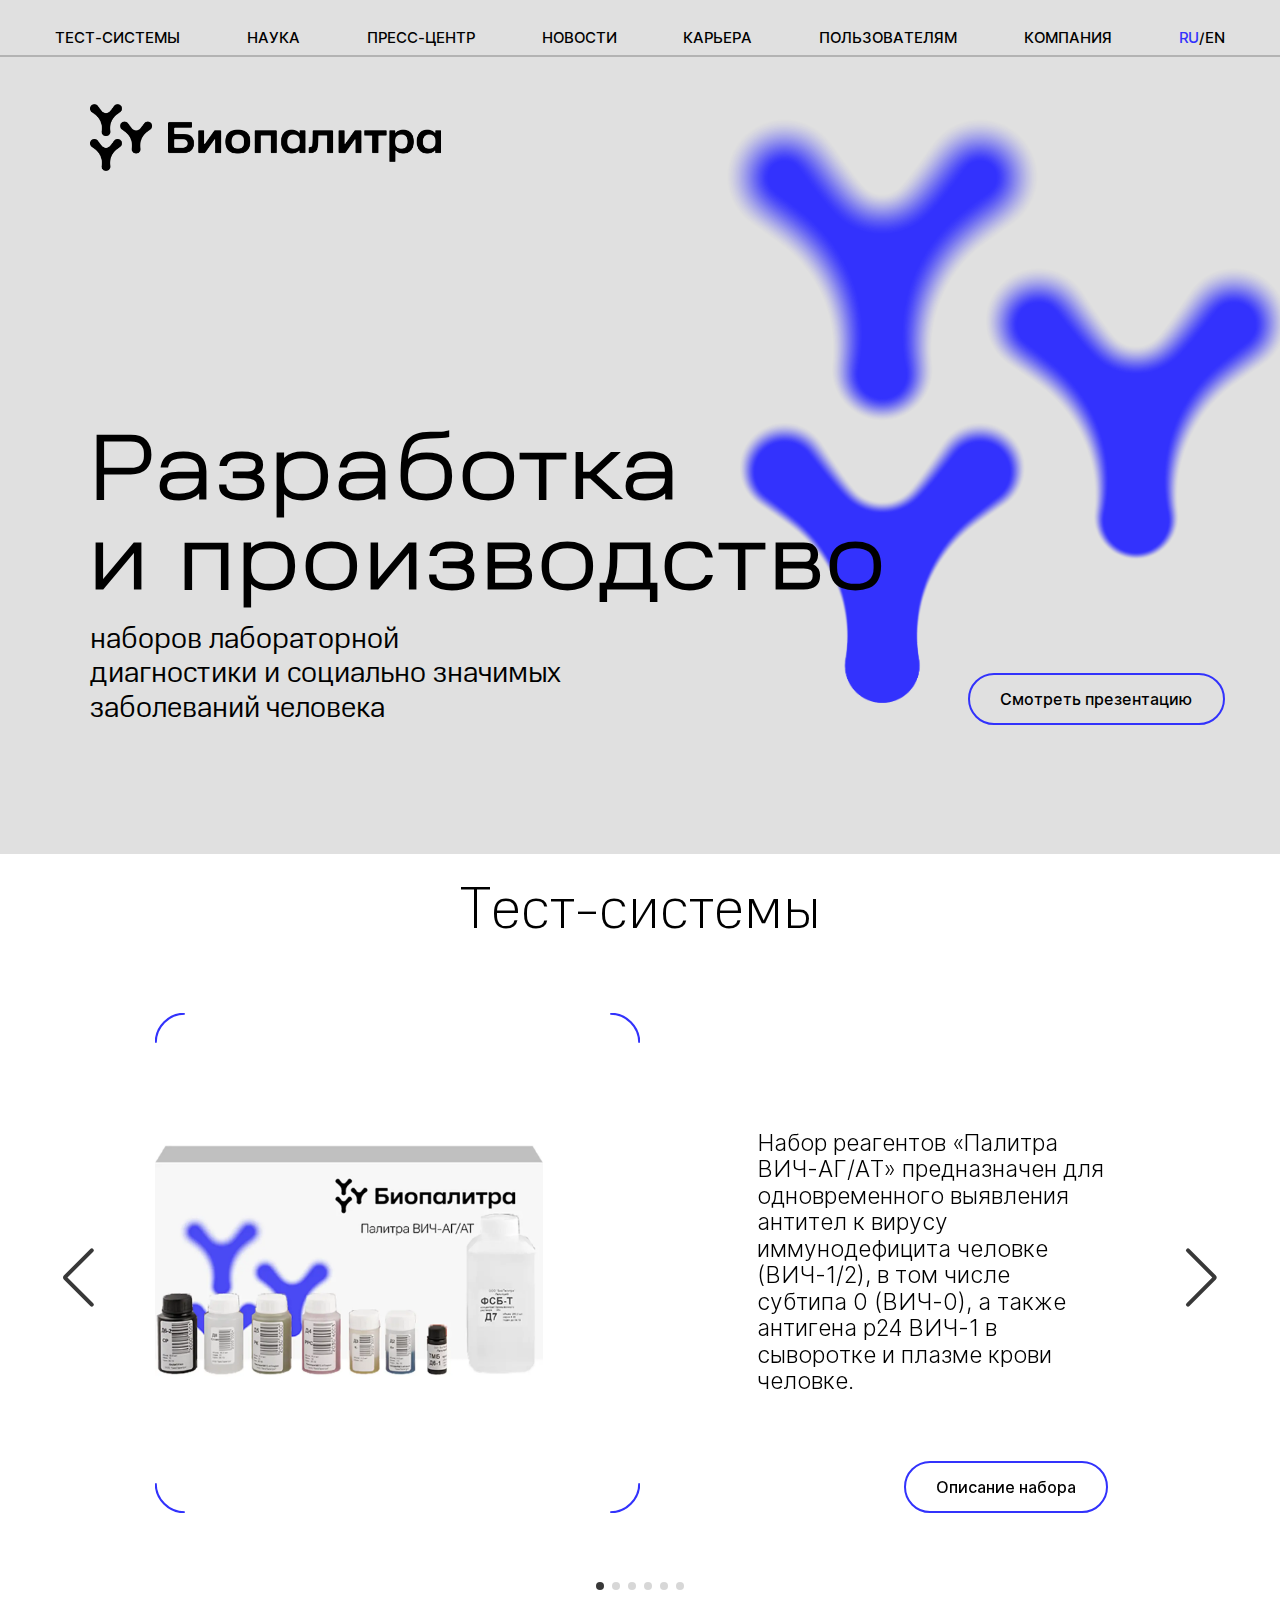
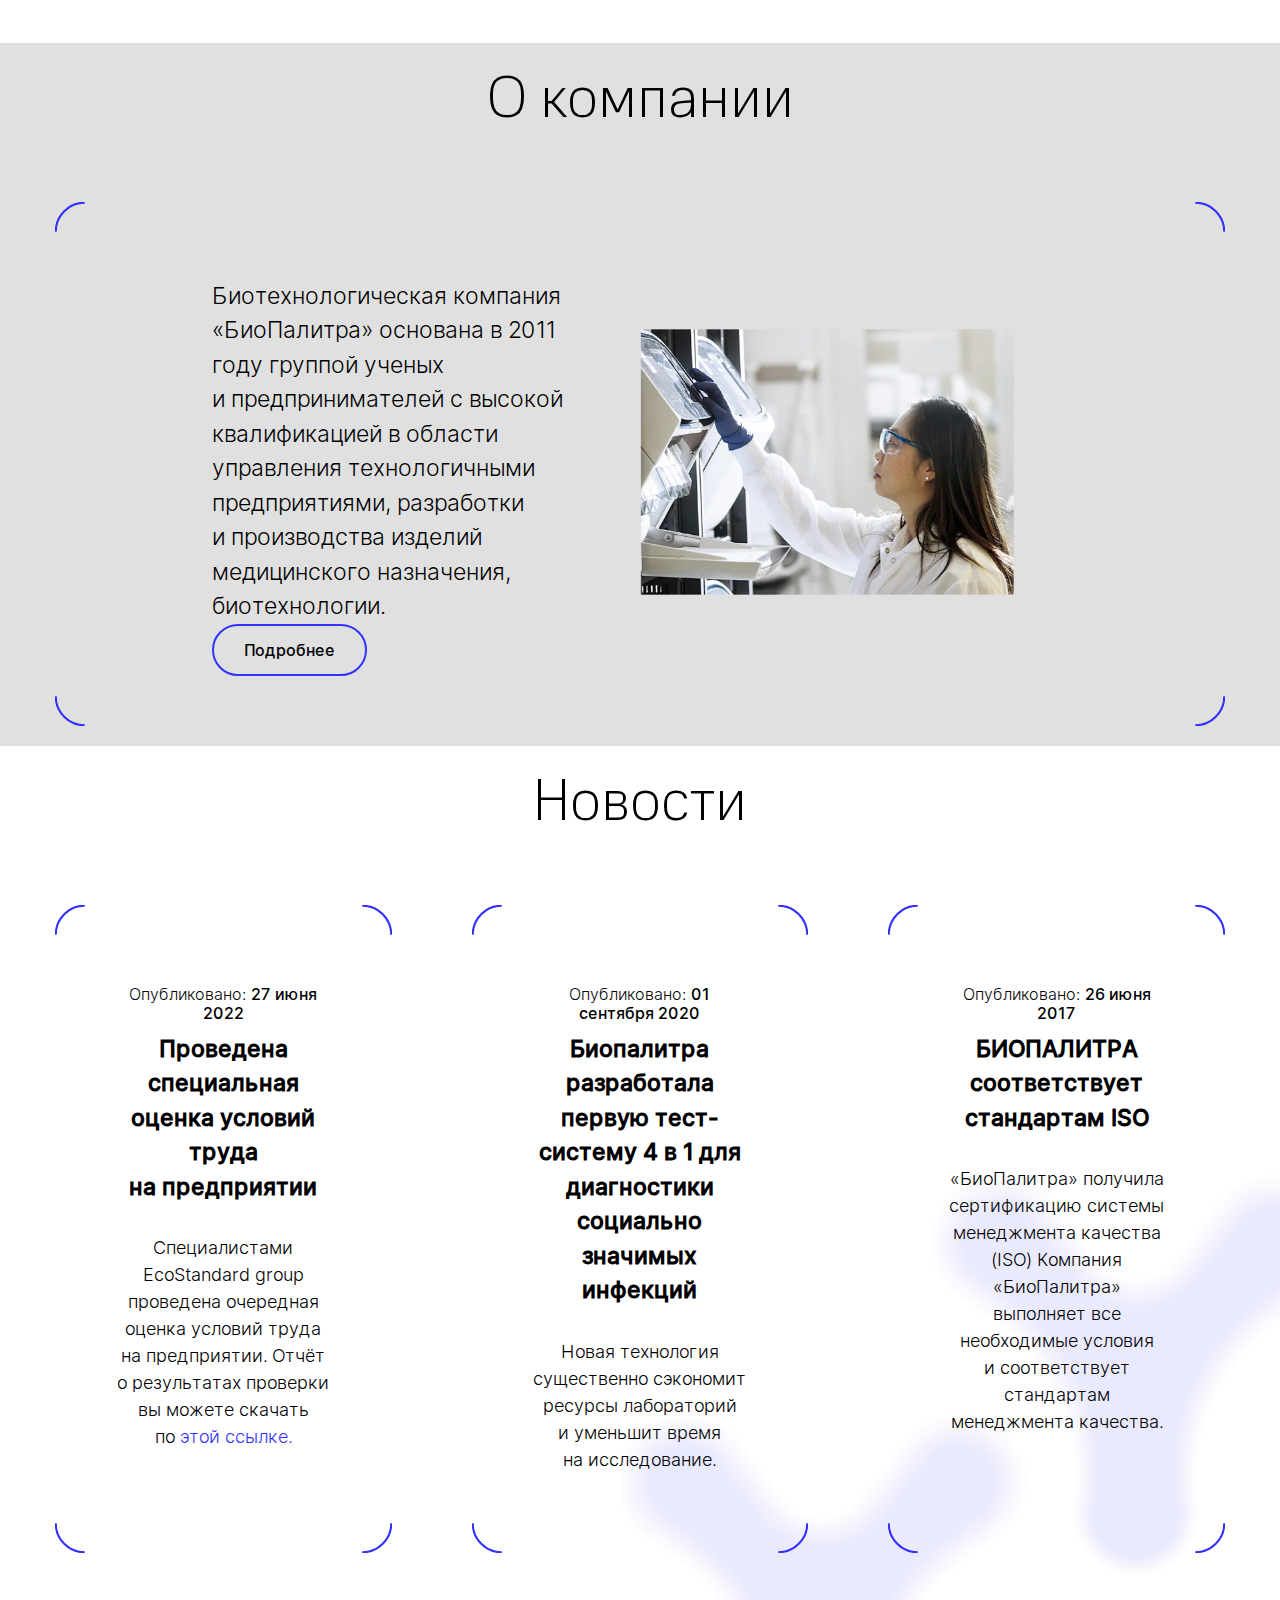
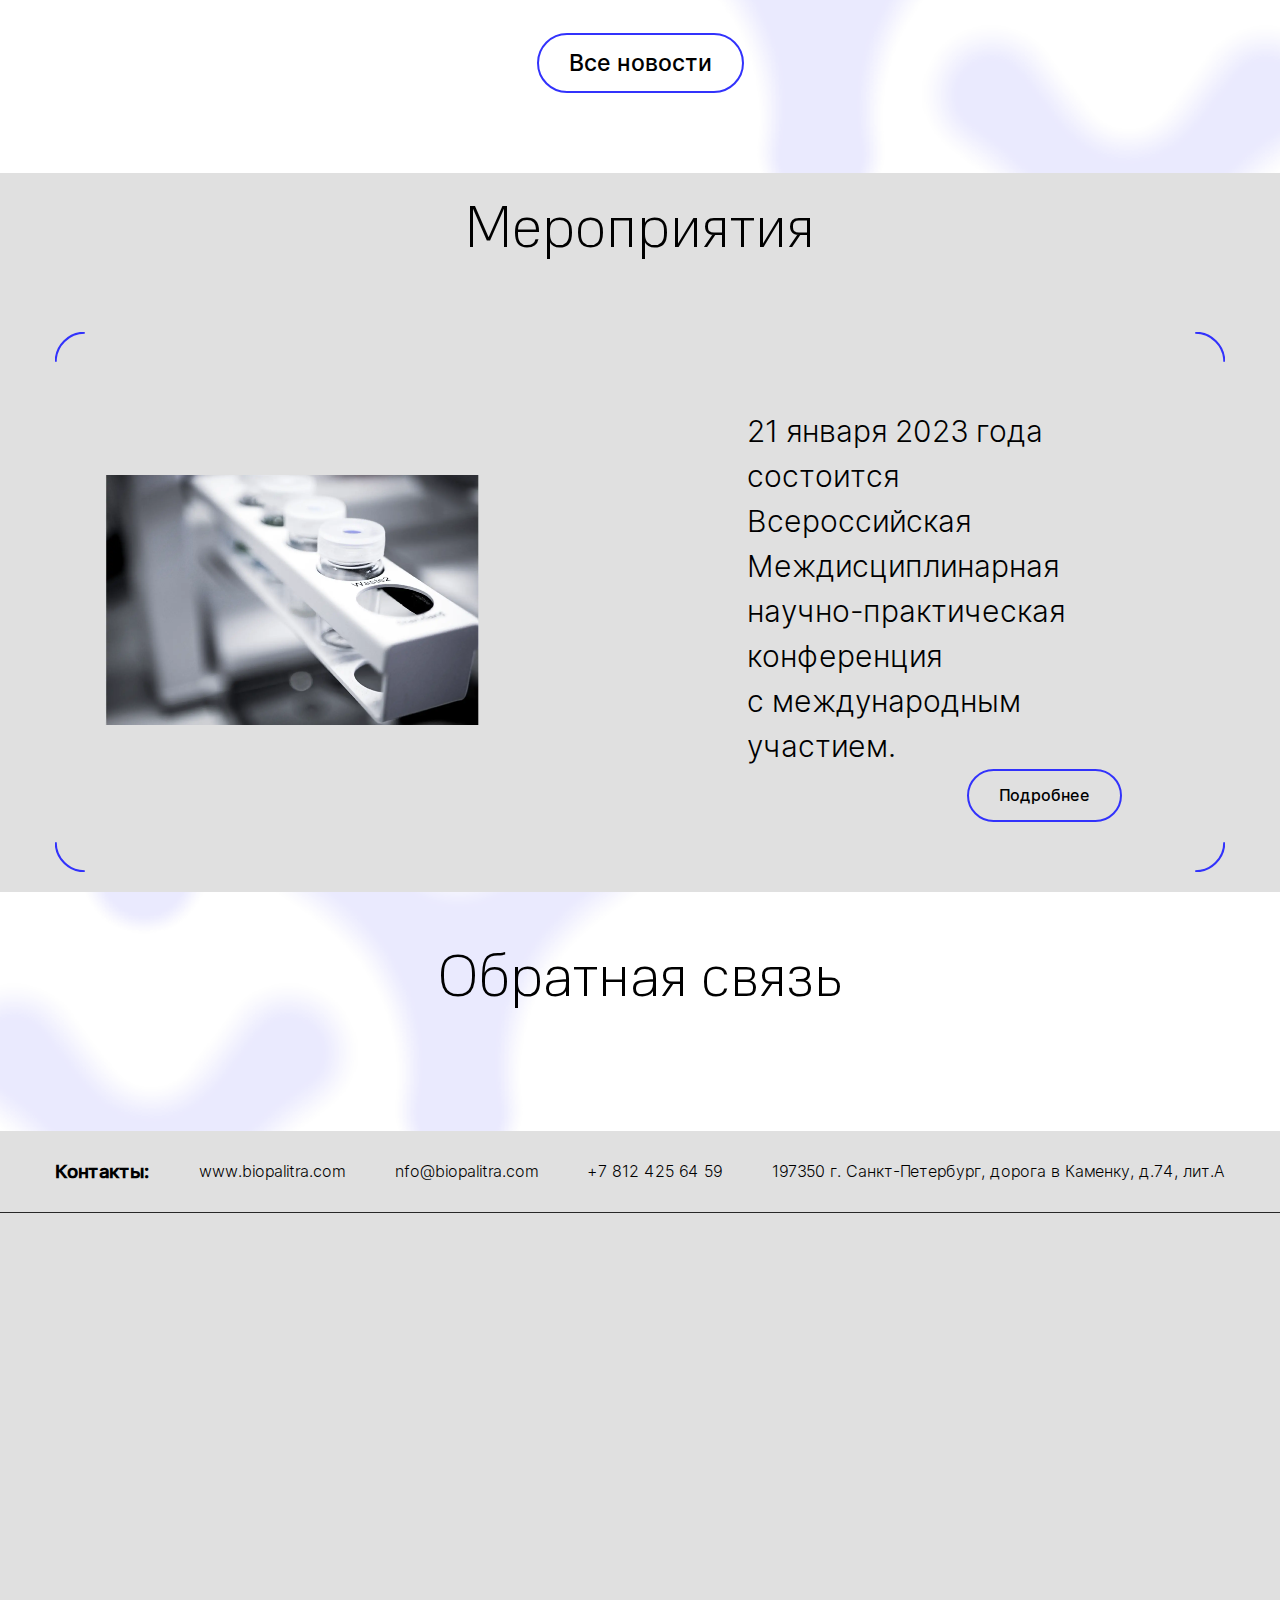
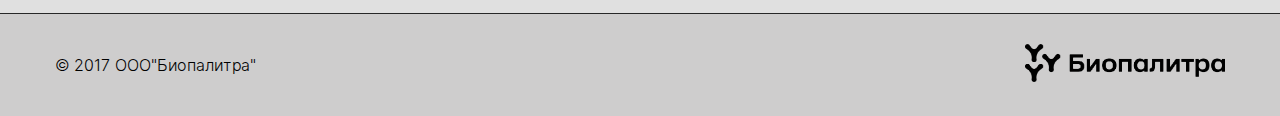
==== index.html @ 6b52aaef "initial commit" ====
<!DOCTYPE html>
<html lang="en">
<head>
  <meta charset="UTF-8">
  <meta http-equiv="X-UA-Compatible" content="IE=edge">
  <meta name="viewport" content="width=device-width, initial-scale=1.0">
  <link rel="stylesheet" href="./css/style.min.css?_v=20221211133738">
  <script src="https://api-maps.yandex.ru/2.1/?apikey=9cf1ee83-8dcf-42ab-9e11-797c4377ed3e&lang=ru_RU&_v=20221211133738" type="text/javascript">
  </script>
  <title>Главная</title>
</head>
<body>
  <header class="header" id="main">
  <div class="container">
    <nav class="nav">
      <ul class="nav__list reset-list">
        <li class="nav__list-item"><a href="#products" class="nav__list-link reset-link">ТЕСТ-СИСТЕМЫ</a></li>
        <li class="nav__list-item"><a href="#" class="nav__list-link reset-link">НАУКА</a></li>
        <li class="nav__list-item"><a href="#" class="nav__list-link reset-link">ПРЕСС-ЦЕНТР</a></li>
        <li class="nav__list-item"><a href="#news" class="nav__list-link reset-link">НОВОСТИ</a></li>
        <li class="nav__list-item"><a href="#" class="nav__list-link reset-link">КАРЬЕРА</a></li>
        <li class="nav__list-item"><a href="#feedback" class="nav__list-link reset-link">ПОЛЬЗОВАТЕЛЯМ</a></li>
        <li class="nav__list-item"><a href="#about" class="nav__list-link reset-link">КОМПАНИЯ</a></li>
        <li class="nav__list-item"><a href="#" class="reset-link nav__list-link-language nav__list-link-language_active">RU</a><span>/</span><a href="#" class="nav__list-link-language reset-link">EN</a></li>
      </ul>
    </nav>
  </div>
</header>
  <main>
    <section class="hero">
  <div class="container hero__container">
    <picture><source srcset="img/logo.webp" type="image/webp"><img src="img/logo.png" alt="biopalitra" class="logo hero__logo"></picture>
    <div class="hero__content">
      <div class="hero__text-wrapper">
        <h1 class="hero__title">
          Разработка <br>и производство
        </h1>
        <p class="hero__text">наборов лабораторной <br>диагностики и&nbsp;социально значимых <br>заболеваний человека</p>

      </div>
      <a href="http://biopalitra.com/images/BP-catalog-RUS.pdf" target="_blank" class="main__link reset-link">Смотреть презентацию</a>
    </div>

  </div>
</section>

    <section class="products" id="products">
  <div class="container products__container">
    <h2 class="products__title">
      Тест-системы
    </h2>
    <!-- Slider main container -->
    <div class="swiper">
      <!-- Additional required wrapper -->
      <div class="swiper-wrapper">
        <!-- Slides -->
        <div class="swiper-slide">
          <div class="swiper-slide__container">
            <div class="swiper-slide__img-container">
              <div class="swiper-slide__img-wrapper">
                <picture><source srcset="img/product-img.webp" type="image/webp"><img src="img/product-img.png" alt="product-1" class="swiper-slide__img"></picture>
                <svg class="angle-img tl">
                  <use xlink:href="img/icons/icons.svg#angle"></use>
                </svg>
                <svg class="angle-img tr">
                  <use xlink:href="img/icons/icons.svg#angle"></use>
                </svg>
                <svg class="angle-img br">
                  <use xlink:href="img/icons/icons.svg#angle"></use>
                </svg>
                <svg class="angle-img bl">
                  <use xlink:href="img/icons/icons.svg#angle"></use>
                </svg>
              </div>
            </div>
            <div class="swiper-slide__text-container">
              <p class="swiper-slide__text">
                Набор реагентов &laquo;Палитра ВИЧ-АГ/АТ&raquo; предназначен для одновременного выявления антител
                к&nbsp;вирусу иммунодефицита человке (ВИЧ-1/2), в&nbsp;том числе субтипа&nbsp;0 (ВИЧ-0), а&nbsp;также
                антигена р24&nbsp;ВИЧ-1&nbsp;в сыворотке и&nbsp;плазме крови человке.
              </p>
              <a href="https://www.youtube.com/watch?v=-BMtH1ty1XU&feature=emb_logo" class="main__link reset-link" target="_blank">Описание набора</a>
            </div>
          </div>
        </div>
        <div class="swiper-slide">
          <div class="swiper-slide__container">
            <div class="swiper-slide__img-container">
              <div class="swiper-slide__img-wrapper">
                <picture><source srcset="img/product-img.webp" type="image/webp"><img src="img/product-img.png" alt="product-1" class="swiper-slide__img"></picture>
                <svg class="angle-img tl">
                  <use xlink:href="img/icons/icons.svg#angle"></use>
                </svg>
                <svg class="angle-img tr">
                  <use xlink:href="img/icons/icons.svg#angle"></use>
                </svg>
                <svg class="angle-img br">
                  <use xlink:href="img/icons/icons.svg#angle"></use>
                </svg>
                <svg class="angle-img bl">
                  <use xlink:href="img/icons/icons.svg#angle"></use>
                </svg>
              </div>
            </div>
            <div class="swiper-slide__text-container">
              <p class="swiper-slide__text">
                Набор реагентов &laquo;Палитра ВИЧ-АГ/АТ&raquo; предназначен для одновременного выявления антител
                к&nbsp;вирусу иммунодефицита человке (ВИЧ-1/2), в&nbsp;том числе субтипа&nbsp;0 (ВИЧ-0), а&nbsp;также
                антигена р24&nbsp;ВИЧ-1&nbsp;в сыворотке и&nbsp;плазме крови человке.
              </p>
              <a href="https://www.youtube.com/watch?v=-BMtH1ty1XU&feature=emb_logo" class="main__link reset-link" target="_blank">Описание набора</a>
            </div>
          </div>
        </div>
        <div class="swiper-slide">
          <div class="swiper-slide__container">
            <div class="swiper-slide__img-container">
              <div class="swiper-slide__img-wrapper">
                <picture><source srcset="img/product-img.webp" type="image/webp"><img src="img/product-img.png" alt="product-1" class="swiper-slide__img"></picture>
                <svg class="angle-img tl">
                  <use xlink:href="img/icons/icons.svg#angle"></use>
                </svg>
                <svg class="angle-img tr">
                  <use xlink:href="img/icons/icons.svg#angle"></use>
                </svg>
                <svg class="angle-img br">
                  <use xlink:href="img/icons/icons.svg#angle"></use>
                </svg>
                <svg class="angle-img bl">
                  <use xlink:href="img/icons/icons.svg#angle"></use>
                </svg>
              </div>
            </div>
            <div class="swiper-slide__text-container">
              <p class="swiper-slide__text">
                Набор реагентов &laquo;Палитра ВИЧ-АГ/АТ&raquo; предназначен для одновременного выявления антител
                к&nbsp;вирусу иммунодефицита человке (ВИЧ-1/2), в&nbsp;том числе субтипа&nbsp;0 (ВИЧ-0), а&nbsp;также
                антигена р24&nbsp;ВИЧ-1&nbsp;в сыворотке и&nbsp;плазме крови человке.
              </p>
              <a href="https://www.youtube.com/watch?v=-BMtH1ty1XU&feature=emb_logo" class="main__link reset-link" target="_blank">Описание набора</a>
            </div>
          </div>
        </div>
        <div class="swiper-slide">
          <div class="swiper-slide__container">
            <div class="swiper-slide__img-container">
              <div class="swiper-slide__img-wrapper">
                <picture><source srcset="img/product-img.webp" type="image/webp"><img src="img/product-img.png" alt="product-1" class="swiper-slide__img"></picture>
                <svg class="angle-img tl">
                  <use xlink:href="img/icons/icons.svg#angle"></use>
                </svg>
                <svg class="angle-img tr">
                  <use xlink:href="img/icons/icons.svg#angle"></use>
                </svg>
                <svg class="angle-img br">
                  <use xlink:href="img/icons/icons.svg#angle"></use>
                </svg>
                <svg class="angle-img bl">
                  <use xlink:href="img/icons/icons.svg#angle"></use>
                </svg>
              </div>
            </div>
            <div class="swiper-slide__text-container">
              <p class="swiper-slide__text">
                Набор реагентов &laquo;Палитра ВИЧ-АГ/АТ&raquo; предназначен для одновременного выявления антител
                к&nbsp;вирусу иммунодефицита человке (ВИЧ-1/2), в&nbsp;том числе субтипа&nbsp;0 (ВИЧ-0), а&nbsp;также
                антигена р24&nbsp;ВИЧ-1&nbsp;в сыворотке и&nbsp;плазме крови человке.
              </p>
              <a href="https://www.youtube.com/watch?v=-BMtH1ty1XU&feature=emb_logo" class="main__link reset-link" target="_blank">Описание набора</a>
            </div>
          </div>
        </div>
        <div class="swiper-slide">
          <div class="swiper-slide__container">
            <div class="swiper-slide__img-container">
              <div class="swiper-slide__img-wrapper">
                <picture><source srcset="img/product-img.webp" type="image/webp"><img src="img/product-img.png" alt="product-1" class="swiper-slide__img"></picture>
                <svg class="angle-img tl">
                  <use xlink:href="img/icons/icons.svg#angle"></use>
                </svg>
                <svg class="angle-img tr">
                  <use xlink:href="img/icons/icons.svg#angle"></use>
                </svg>
                <svg class="angle-img br">
                  <use xlink:href="img/icons/icons.svg#angle"></use>
                </svg>
                <svg class="angle-img bl">
                  <use xlink:href="img/icons/icons.svg#angle"></use>
                </svg>
              </div>
            </div>
            <div class="swiper-slide__text-container">
              <p class="swiper-slide__text">
                Набор реагентов &laquo;Палитра ВИЧ-АГ/АТ&raquo; предназначен для одновременного выявления антител
                к&nbsp;вирусу иммунодефицита человке (ВИЧ-1/2), в&nbsp;том числе субтипа&nbsp;0 (ВИЧ-0), а&nbsp;также
                антигена р24&nbsp;ВИЧ-1&nbsp;в сыворотке и&nbsp;плазме крови человке.
              </p>
              <a href="https://www.youtube.com/watch?v=-BMtH1ty1XU&feature=emb_logo" class="main__link reset-link" target="_blank">Описание набора</a>
            </div>
          </div>
        </div>
        <div class="swiper-slide">
          <div class="swiper-slide__container">
            <div class="swiper-slide__img-container">
              <div class="swiper-slide__img-wrapper">
                <picture><source srcset="img/product-img.webp" type="image/webp"><img src="img/product-img.png" alt="product-1" class="swiper-slide__img"></picture>
                <svg class="angle-img tl">
                  <use xlink:href="img/icons/icons.svg#angle"></use>
                </svg>
                <svg class="angle-img tr">
                  <use xlink:href="img/icons/icons.svg#angle"></use>
                </svg>
                <svg class="angle-img br">
                  <use xlink:href="img/icons/icons.svg#angle"></use>
                </svg>
                <svg class="angle-img bl">
                  <use xlink:href="img/icons/icons.svg#angle"></use>
                </svg>
              </div>
            </div>
            <div class="swiper-slide__text-container">
              <p class="swiper-slide__text">
                Набор реагентов &laquo;Палитра ВИЧ-АГ/АТ&raquo; предназначен для одновременного выявления антител
                к&nbsp;вирусу иммунодефицита человке (ВИЧ-1/2), в&nbsp;том числе субтипа&nbsp;0 (ВИЧ-0), а&nbsp;также
                антигена р24&nbsp;ВИЧ-1&nbsp;в сыворотке и&nbsp;плазме крови человке.
              </p>
              <a href="https://www.youtube.com/watch?v=-BMtH1ty1XU&feature=emb_logo" class="main__link reset-link" target="_blank">Описание набора</a>
            </div>
          </div>
        </div>
      </div>
      <div class="swiper-button-prev products__swiper-button-prev"></div>
      <div class="swiper-button-next products__swiper-button-next"></div>
    </div>
    <div class="swiper-pagination"></div>
  </div>
</section>
    <section class="about" id="about">
  <div class="container">
    <h2 class="about__title">О компании</h2>
    <div class="about__content">
      <svg class="angle-img tl">
        <use xlink:href="img/icons/icons.svg#angle"></use>
      </svg>
      <svg class="angle-img tr">
        <use xlink:href="img/icons/icons.svg#angle"></use>
      </svg>
      <svg class="angle-img br">
        <use xlink:href="img/icons/icons.svg#angle"></use>
      </svg>
      <svg class="angle-img bl">
        <use xlink:href="img/icons/icons.svg#angle"></use>
      </svg>
      <div class="about__content-text-container">
        <p class="about__text">Биотехнологическая компания &laquo;БиоПалитра&raquo; основана в&nbsp;2011 году группой ученых и&nbsp;предпринимателей с&nbsp;высокой квалификацией в&nbsp;области управления технологичными предприятиями, разработки и&nbsp;производства изделий медицинского назначения, биотехнологии.</p>
        <a href="#" class="main__link reset-link about__link">Подробнее</a>
      </div>
      <div class="about__content-img-container">
        <picture><source srcset="img/about-img.webp" type="image/webp"><img src="img/about-img.png" alt="about" class="about__img"></picture>
      </div>
    </div>
    
  </div>
</section>
    <section class="news" id="news">
  <div class="container">
    <h2 class="news__title">
      Новости
    </h2>
    <div class="news__content">

      <div class="news__item">
        <span class="news__item-public">Опубликовано: <span class="news__item-date">27 июня 2022</span></span>
        <h3 class="news__item-title">
          Проведена специальная оценка условий труда на&nbsp;предприятии
        </h3>
        <p class="news__item-text">
          Специалистами EcoStandard group проведена очередная оценка условий труда на&nbsp;предприятии. Отчёт о&nbsp;результатах проверки вы&nbsp;можете скачать по&nbsp;<a href="#" class="news__item-link reset-link" >этой ссылке.</a>
        </p>
        <svg class="angle-img tl">
          <use xlink:href="img/icons/icons.svg#angle"></use>
        </svg>
        <svg class="angle-img tr">
          <use xlink:href="img/icons/icons.svg#angle"></use>
        </svg>
        <svg class="angle-img br">
          <use xlink:href="img/icons/icons.svg#angle"></use>
        </svg>
        <svg class="angle-img bl">
          <use xlink:href="img/icons/icons.svg#angle"></use>
        </svg>
      </div>
      <div class="news__item">
        <span class="news__item-public">Опубликовано: <span class="news__item-date">01 сентября 2020</span></span>
        <h3 class="news__item-title">
          Биопалитра разработала первую тест-систему 4&nbsp;в 1&nbsp;для диагностики социально значимых инфекций
        </h3>
        <p class="news__item-text">
          Новая технология существенно сэкономит ресурсы лабораторий и&nbsp;уменьшит время на&nbsp;исследование.
        </p>
        <svg class="angle-img tl">
          <use xlink:href="img/icons/icons.svg#angle"></use>
        </svg>
        <svg class="angle-img tr">
          <use xlink:href="img/icons/icons.svg#angle"></use>
        </svg>
        <svg class="angle-img br">
          <use xlink:href="img/icons/icons.svg#angle"></use>
        </svg>
        <svg class="angle-img bl">
          <use xlink:href="img/icons/icons.svg#angle"></use>
        </svg>
      </div>
      <div class="news__item">
        <span class="news__item-public">Опубликовано: <span class="news__item-date">26 июня 2017</span></span>
        <h3 class="news__item-title">
          БИОПАЛИТРА соответствует стандартам ISO
        </h3>
        <p class="news__item-text">
          &laquo;БиоПалитра&raquo; получила сертификацию системы менеджмента качества (ISO) Компания &laquo;БиоПалитра&raquo; выполняет все необходимые условия и&nbsp;соответствует стандартам менеджмента качества.
        </p>
        <svg class="angle-img tl">
          <use xlink:href="img/icons/icons.svg#angle"></use>
        </svg>
        <svg class="angle-img tr">
          <use xlink:href="img/icons/icons.svg#angle"></use>
        </svg>
        <svg class="angle-img br">
          <use xlink:href="img/icons/icons.svg#angle"></use>
        </svg>
        <svg class="angle-img bl">
          <use xlink:href="img/icons/icons.svg#angle"></use>
        </svg>
      </div>
    </div>
    <div class="news__link-wrapper">
      <a href="#" class="news__link reset-link main__link">Все новости</a>
    </div>
  </div>
</section>
    <section class="events" id="events">
  <div class="container">
    <h2 class="events__title">Мероприятия</h2>
    <div class="events__content">
      <svg class="angle-img tl" width="43" height="43" viewBox="0 0 43 43" fill="none" xmlns="http://www.w3.org/2000/svg">
        <path d="M1 42.66C1 19.65 19.65 1 42.66 1" stroke="#3232FC"/>
        </svg>
        <svg class="angle-img tr" width="43" height="43" viewBox="0 0 43 43" fill="none" xmlns="http://www.w3.org/2000/svg">
          <path d="M1 42.66C1 19.65 19.65 1 42.66 1" stroke="#3232FC"/>
          </svg>
          <svg class="angle-img br" width="43" height="43" viewBox="0 0 43 43" fill="none" xmlns="http://www.w3.org/2000/svg">
            <path d="M1 42.66C1 19.65 19.65 1 42.66 1" stroke="#3232FC"/>
            </svg>
            <svg class="angle-img bl" width="43" height="43" viewBox="0 0 43 43" fill="none" xmlns="http://www.w3.org/2000/svg">
              <path d="M1 42.66C1 19.65 19.65 1 42.66 1" stroke="#3232FC"/>
            </svg>
      <div class="events__content-img-container">
        <picture><source srcset="img/events-img.webp" type="image/webp"><img src="img/events-img.png" alt="events" class="events__img"></picture>
      </div>
      <div class="events__content-text-container">
        <p class="events__text">21&nbsp;января 2023 года состоится Всероссийская Междисциплинарная научно-практическая конференция с&nbsp;международным участием.</p>
        <a href="#" class="main__link reset-link events__link">Подробнее</a>
      </div>
      
    </div>
    
  </div>
</section>
    <section class="feedback" id="feedback">
  <div class="container">
    <h2 class="feedback__title">Обратная связь</h2>
    <script data-b24-form="inline/3/nrzwpm" data-skip-moving="true">(function(w,d,u){var s=d.createElement('script');s.async=true;s.src=u+?_v=20221211133738'?'+(Date.now()/180000|0);var h=d.getElementsByTagName('script')[0];h.parentNode.insertBefore(s,h);})(window,document,'https://cdn-ru.bitrix24.ru/b23550652/crm/form/loader_3.js');</script>
  </div>
</section>
    <section class="contacts" id="contacts">
  <div class="container contacts__container">
    <h3 class="contacts__title">Контакты:</h3>
    <a href="http://biopalitra.com/ru/" target="blank" class="contacts__item reset-link">www.biopalitra.com</a>
    <a href="mailto:nfo@biopalitra.com" class="contacts__item reset-link">nfo@biopalitra.com</a>
    <a href="tel:+78124256459" class="contacts__item reset-link">+7 812 425 64 59</a>
    <span class="contacts__item">197350 г. Санкт-Петербург, дорога в Каменку, д.74, лит.А</span>
  </div>
  <div id="map" style="height: 400px" class="contacts__map"></div>
</section>
  </main>
  <footer class="footer">
  <div class="container footer__container">
    <span class="copyright">© 2017 ООО"Биопалитра"</span>
    <a href="#main" class="footer__logo-link"><picture><source srcset="img/logo.webp" type="image/webp"><img src="img/logo.png" alt="logo" class="footer__logo-img"></picture></a>
  </div>

</footer>
  <script src="js/app.min.js?_v=20221211133738"></script>
</body>
</html>
---- css/style.min.css ----
@font-face{font-family:swiper-icons;src:url("data:application/font-woff;charset=utf-8;base64, [base64]//wADZ2x5ZgAAAywAAADMAAAD2MHtryVoZWFkAAABbAAAADAAAAA2E2+eoWhoZWEAAAGcAAAAHwAAACQC9gDzaG10eAAAAigAAAAZAAAArgJkABFsb2NhAAAC0AAAAFoAAABaFQAUGG1heHAAAAG8AAAAHwAAACAAcABAbmFtZQAAA/gAAAE5AAACXvFdBwlwb3N0AAAFNAAAAGIAAACE5s74hXjaY2BkYGAAYpf5Hu/j+W2+MnAzMYDAzaX6QjD6/4//Bxj5GA8AuRwMYGkAPywL13jaY2BkYGA88P8Agx4j+/8fQDYfA1AEBWgDAIB2BOoAeNpjYGRgYNBh4GdgYgABEMnIABJzYNADCQAACWgAsQB42mNgYfzCOIGBlYGB0YcxjYGBwR1Kf2WQZGhhYGBiYGVmgAFGBiQQkOaawtDAoMBQxXjg/wEGPcYDDA4wNUA2CCgwsAAAO4EL6gAAeNpj2M0gyAACqxgGNWBkZ2D4/wMA+xkDdgAAAHjaY2BgYGaAYBkGRgYQiAHyGMF8FgYHIM3DwMHABGQrMOgyWDLEM1T9/w8UBfEMgLzE////P/5//f/V/xv+r4eaAAeMbAxwIUYmIMHEgKYAYjUcsDAwsLKxc3BycfPw8jEQA/[base64]/uznmfPFBNODM2K7MTQ45YEAZqGP81AmGGcF3iPqOop0r1SPTaTbVkfUe4HXj97wYE+yNwWYxwWu4v1ugWHgo3S1XdZEVqWM7ET0cfnLGxWfkgR42o2PvWrDMBSFj/IHLaF0zKjRgdiVMwScNRAoWUoH78Y2icB/yIY09An6AH2Bdu/UB+yxopYshQiEvnvu0dURgDt8QeC8PDw7Fpji3fEA4z/PEJ6YOB5hKh4dj3EvXhxPqH/SKUY3rJ7srZ4FZnh1PMAtPhwP6fl2PMJMPDgeQ4rY8YT6Gzao0eAEA409DuggmTnFnOcSCiEiLMgxCiTI6Cq5DZUd3Qmp10vO0LaLTd2cjN4fOumlc7lUYbSQcZFkutRG7g6JKZKy0RmdLY680CDnEJ+UMkpFFe1RN7nxdVpXrC4aTtnaurOnYercZg2YVmLN/d/gczfEimrE/fs/bOuq29Zmn8tloORaXgZgGa78yO9/cnXm2BpaGvq25Dv9S4E9+5SIc9PqupJKhYFSSl47+Qcr1mYNAAAAeNptw0cKwkAAAMDZJA8Q7OUJvkLsPfZ6zFVERPy8qHh2YER+3i/BP83vIBLLySsoKimrqKqpa2hp6+jq6RsYGhmbmJqZSy0sraxtbO3sHRydnEMU4uR6yx7JJXveP7WrDycAAAAAAAH//wACeNpjYGRgYOABYhkgZgJCZgZNBkYGLQZtIJsFLMYAAAw3ALgAeNolizEKgDAQBCchRbC2sFER0YD6qVQiBCv/H9ezGI6Z5XBAw8CBK/m5iQQVauVbXLnOrMZv2oLdKFa8Pjuru2hJzGabmOSLzNMzvutpB3N42mNgZGBg4GKQYzBhYMxJLMlj4GBgAYow/P/PAJJhLM6sSoWKfWCAAwDAjgbRAAB42mNgYGBkAIIbCZo5IPrmUn0hGA0AO8EFTQAA");font-weight:400;font-style:normal}:root{--swiper-theme-color:#007aff}.swiper{margin-left:auto;margin-right:auto;position:relative;overflow:hidden;list-style:none;padding:0;z-index:1}.swiper-vertical>.swiper-wrapper{-webkit-box-orient:vertical;-webkit-box-direction:normal;-ms-flex-direction:column;flex-direction:column}.swiper-wrapper{position:relative;width:100%;height:100%;z-index:1;display:-webkit-box;display:-ms-flexbox;display:flex;-webkit-transition-property:-webkit-transform;transition-property:-webkit-transform;-o-transition-property:transform;transition-property:transform;transition-property:transform,-webkit-transform;-webkit-box-sizing:content-box;box-sizing:content-box}.swiper-android .swiper-slide,.swiper-wrapper{-webkit-transform:translate3d(0,0,0);transform:translate3d(0,0,0)}.swiper-pointer-events{-ms-touch-action:pan-y;touch-action:pan-y}.swiper-pointer-events.swiper-vertical{-ms-touch-action:pan-x;touch-action:pan-x}.swiper-slide{-ms-flex-negative:0;flex-shrink:0;width:100%;height:100%;position:relative;-webkit-transition-property:-webkit-transform;transition-property:-webkit-transform;-o-transition-property:transform;transition-property:transform;transition-property:transform,-webkit-transform}.swiper-slide-invisible-blank{visibility:hidden}.swiper-autoheight,.swiper-autoheight .swiper-slide{height:auto}.swiper-autoheight .swiper-wrapper{-webkit-box-align:start;-ms-flex-align:start;align-items:flex-start;-webkit-transition-property:height,-webkit-transform;transition-property:height,-webkit-transform;-o-transition-property:transform,height;transition-property:transform,height;transition-property:transform,height,-webkit-transform}.swiper-backface-hidden .swiper-slide{-webkit-transform:translateZ(0);transform:translateZ(0);-webkit-backface-visibility:hidden;backface-visibility:hidden}.swiper-3d,.swiper-3d.swiper-css-mode .swiper-wrapper{-webkit-perspective:1200px;perspective:1200px}.swiper-3d .swiper-cube-shadow,.swiper-3d .swiper-slide,.swiper-3d .swiper-slide-shadow,.swiper-3d .swiper-slide-shadow-bottom,.swiper-3d .swiper-slide-shadow-left,.swiper-3d .swiper-slide-shadow-right,.swiper-3d .swiper-slide-shadow-top,.swiper-3d .swiper-wrapper{-webkit-transform-style:preserve-3d;transform-style:preserve-3d}.swiper-3d .swiper-slide-shadow,.swiper-3d .swiper-slide-shadow-bottom,.swiper-3d .swiper-slide-shadow-left,.swiper-3d .swiper-slide-shadow-right,.swiper-3d .swiper-slide-shadow-top{position:absolute;left:0;top:0;width:100%;height:100%;pointer-events:none;z-index:10}.swiper-3d .swiper-slide-shadow{background:rgba(0,0,0,.15)}.swiper-3d .swiper-slide-shadow-left{background-image:-webkit-gradient(linear,right top,left top,from(rgba(0,0,0,.5)),to(rgba(0,0,0,0)));background-image:-o-linear-gradient(right,rgba(0,0,0,.5),rgba(0,0,0,0));background-image:linear-gradient(to left,rgba(0,0,0,.5),rgba(0,0,0,0))}.swiper-3d .swiper-slide-shadow-right{background-image:-webkit-gradient(linear,left top,right top,from(rgba(0,0,0,.5)),to(rgba(0,0,0,0)));background-image:-o-linear-gradient(left,rgba(0,0,0,.5),rgba(0,0,0,0));background-image:linear-gradient(to right,rgba(0,0,0,.5),rgba(0,0,0,0))}.swiper-3d .swiper-slide-shadow-top{background-image:-webkit-gradient(linear,left bottom,left top,from(rgba(0,0,0,.5)),to(rgba(0,0,0,0)));background-image:-o-linear-gradient(bottom,rgba(0,0,0,.5),rgba(0,0,0,0));background-image:linear-gradient(to top,rgba(0,0,0,.5),rgba(0,0,0,0))}.swiper-3d .swiper-slide-shadow-bottom{background-image:-webkit-gradient(linear,left top,left bottom,from(rgba(0,0,0,.5)),to(rgba(0,0,0,0)));background-image:-o-linear-gradient(top,rgba(0,0,0,.5),rgba(0,0,0,0));background-image:linear-gradient(to bottom,rgba(0,0,0,.5),rgba(0,0,0,0))}.swiper-css-mode>.swiper-wrapper{overflow:auto;scrollbar-width:none;-ms-overflow-style:none}.swiper-css-mode>.swiper-wrapper::-webkit-scrollbar{display:none}.swiper-css-mode>.swiper-wrapper>.swiper-slide{scroll-snap-align:start start}.swiper-horizontal.swiper-css-mode>.swiper-wrapper{-ms-scroll-snap-type:x mandatory;scroll-snap-type:x mandatory}.swiper-vertical.swiper-css-mode>.swiper-wrapper{-ms-scroll-snap-type:y mandatory;scroll-snap-type:y mandatory}.swiper-centered>.swiper-wrapper::before{content:"";-ms-flex-negative:0;flex-shrink:0;-webkit-box-ordinal-group:10000;-ms-flex-order:9999;order:9999}.swiper-centered.swiper-horizontal>.swiper-wrapper>.swiper-slide:first-child{-webkit-margin-start:var(--swiper-centered-offset-before);margin-inline-start:var(--swiper-centered-offset-before)}.swiper-centered.swiper-horizontal>.swiper-wrapper::before{height:100%;min-height:1px;width:var(--swiper-centered-offset-after)}.swiper-centered.swiper-vertical>.swiper-wrapper>.swiper-slide:first-child{-webkit-margin-before:var(--swiper-centered-offset-before);margin-block-start:var(--swiper-centered-offset-before)}.swiper-centered.swiper-vertical>.swiper-wrapper::before{width:100%;min-width:1px;height:var(--swiper-centered-offset-after)}.swiper-centered>.swiper-wrapper>.swiper-slide{scroll-snap-align:center center}.swiper-virtual .swiper-slide{-webkit-backface-visibility:hidden;-webkit-transform:translateZ(0);transform:translateZ(0)}.swiper-virtual.swiper-css-mode .swiper-wrapper::after{content:"";position:absolute;left:0;top:0;pointer-events:none}.swiper-virtual.swiper-css-mode.swiper-horizontal .swiper-wrapper::after{height:1px;width:var(--swiper-virtual-size)}.swiper-virtual.swiper-css-mode.swiper-vertical .swiper-wrapper::after{width:1px;height:var(--swiper-virtual-size)}:root{--swiper-navigation-size:44px}.swiper-button-next,.swiper-button-prev{position:absolute;top:50%;width:calc(var(--swiper-navigation-size)/ 44 * 27);height:var(--swiper-navigation-size);margin-top:calc(0px - var(--swiper-navigation-size)/ 2);z-index:10;cursor:pointer;display:-webkit-box;display:-ms-flexbox;display:flex;-webkit-box-align:center;-ms-flex-align:center;align-items:center;-webkit-box-pack:center;-ms-flex-pack:center;justify-content:center;color:var(--swiper-navigation-color,var(--swiper-theme-color))}.swiper-button-next.swiper-button-disabled,.swiper-button-prev.swiper-button-disabled{opacity:.35;cursor:auto;pointer-events:none}.swiper-button-next.swiper-button-hidden,.swiper-button-prev.swiper-button-hidden{opacity:0;cursor:auto;pointer-events:none}.swiper-navigation-disabled .swiper-button-next,.swiper-navigation-disabled .swiper-button-prev{display:none!important}.swiper-button-next:after,.swiper-button-prev:after{font-family:swiper-icons;font-size:var(--swiper-navigation-size);text-transform:none!important;letter-spacing:0;font-variant:initial;line-height:1}.swiper-button-prev,.swiper-rtl .swiper-button-next{left:10px;right:auto}.swiper-button-prev:after,.swiper-rtl .swiper-button-next:after{content:"prev"}.swiper-button-next,.swiper-rtl .swiper-button-prev{right:10px;left:auto}.swiper-button-next:after,.swiper-rtl .swiper-button-prev:after{content:"next"}.swiper-button-lock{display:none}.swiper-pagination{position:absolute;text-align:center;-webkit-transition:.3s opacity;-o-transition:.3s opacity;transition:.3s opacity;-webkit-transform:translate3d(0,0,0);transform:translate3d(0,0,0);z-index:10}.swiper-pagination.swiper-pagination-hidden{opacity:0}.swiper-pagination-disabled>.swiper-pagination,.swiper-pagination.swiper-pagination-disabled{display:none!important}.swiper-horizontal>.swiper-pagination-bullets,.swiper-pagination-bullets.swiper-pagination-horizontal,.swiper-pagination-custom,.swiper-pagination-fraction{bottom:10px;left:0;width:100%}.swiper-pagination-bullets-dynamic{overflow:hidden;font-size:0}.swiper-pagination-bullets-dynamic .swiper-pagination-bullet{-webkit-transform:scale(.33);-ms-transform:scale(.33);transform:scale(.33);position:relative}.swiper-pagination-bullets-dynamic .swiper-pagination-bullet-active{-webkit-transform:scale(1);-ms-transform:scale(1);transform:scale(1)}.swiper-pagination-bullets-dynamic .swiper-pagination-bullet-active-main{-webkit-transform:scale(1);-ms-transform:scale(1);transform:scale(1)}.swiper-pagination-bullets-dynamic .swiper-pagination-bullet-active-prev{-webkit-transform:scale(.66);-ms-transform:scale(.66);transform:scale(.66)}.swiper-pagination-bullets-dynamic .swiper-pagination-bullet-active-prev-prev{-webkit-transform:scale(.33);-ms-transform:scale(.33);transform:scale(.33)}.swiper-pagination-bullets-dynamic .swiper-pagination-bullet-active-next{-webkit-transform:scale(.66);-ms-transform:scale(.66);transform:scale(.66)}.swiper-pagination-bullets-dynamic .swiper-pagination-bullet-active-next-next{-webkit-transform:scale(.33);-ms-transform:scale(.33);transform:scale(.33)}.swiper-pagination-bullet{width:var(--swiper-pagination-bullet-width,var(--swiper-pagination-bullet-size,8px));height:var(--swiper-pagination-bullet-height,var(--swiper-pagination-bullet-size,8px));display:inline-block;border-radius:50%;background:var(--swiper-pagination-bullet-inactive-color,#000);opacity:var(--swiper-pagination-bullet-inactive-opacity,.2)}button.swiper-pagination-bullet{border:none;margin:0;padding:0;-webkit-box-shadow:none;box-shadow:none;-webkit-appearance:none;-moz-appearance:none;appearance:none}.swiper-pagination-clickable .swiper-pagination-bullet{cursor:pointer}.swiper-pagination-bullet:only-child{display:none!important}.swiper-pagination-bullet-active{opacity:var(--swiper-pagination-bullet-opacity,1);background:var(--swiper-pagination-color,var(--swiper-theme-color))}.swiper-pagination-vertical.swiper-pagination-bullets,.swiper-vertical>.swiper-pagination-bullets{right:10px;top:50%;-webkit-transform:translate3d(0,-50%,0);transform:translate3d(0,-50%,0)}.swiper-pagination-vertical.swiper-pagination-bullets .swiper-pagination-bullet,.swiper-vertical>.swiper-pagination-bullets .swiper-pagination-bullet{margin:var(--swiper-pagination-bullet-vertical-gap,6px) 0;display:block}.swiper-pagination-vertical.swiper-pagination-bullets.swiper-pagination-bullets-dynamic,.swiper-vertical>.swiper-pagination-bullets.swiper-pagination-bullets-dynamic{top:50%;-webkit-transform:translateY(-50%);-ms-transform:translateY(-50%);transform:translateY(-50%);width:8px}.swiper-pagination-vertical.swiper-pagination-bullets.swiper-pagination-bullets-dynamic .swiper-pagination-bullet,.swiper-vertical>.swiper-pagination-bullets.swiper-pagination-bullets-dynamic .swiper-pagination-bullet{display:inline-block;-webkit-transition:.2s top,.2s -webkit-transform;transition:.2s top,.2s -webkit-transform;-o-transition:.2s transform,.2s top;transition:.2s transform,.2s top;transition:.2s transform,.2s top,.2s -webkit-transform}.swiper-horizontal>.swiper-pagination-bullets .swiper-pagination-bullet,.swiper-pagination-horizontal.swiper-pagination-bullets .swiper-pagination-bullet{margin:0 var(--swiper-pagination-bullet-horizontal-gap,4px)}.swiper-horizontal>.swiper-pagination-bullets.swiper-pagination-bullets-dynamic,.swiper-pagination-horizontal.swiper-pagination-bullets.swiper-pagination-bullets-dynamic{left:50%;-webkit-transform:translateX(-50%);-ms-transform:translateX(-50%);transform:translateX(-50%);white-space:nowrap}.swiper-horizontal>.swiper-pagination-bullets.swiper-pagination-bullets-dynamic .swiper-pagination-bullet,.swiper-pagination-horizontal.swiper-pagination-bullets.swiper-pagination-bullets-dynamic .swiper-pagination-bullet{-webkit-transition:.2s left,.2s -webkit-transform;transition:.2s left,.2s -webkit-transform;-o-transition:.2s transform,.2s left;transition:.2s transform,.2s left;transition:.2s transform,.2s left,.2s -webkit-transform}.swiper-horizontal.swiper-rtl>.swiper-pagination-bullets-dynamic .swiper-pagination-bullet{-webkit-transition:.2s right,.2s -webkit-transform;transition:.2s right,.2s -webkit-transform;-o-transition:.2s transform,.2s right;transition:.2s transform,.2s right;transition:.2s transform,.2s right,.2s -webkit-transform}.swiper-pagination-progressbar{background:rgba(0,0,0,.25);position:absolute}.swiper-pagination-progressbar .swiper-pagination-progressbar-fill{background:var(--swiper-pagination-color,var(--swiper-theme-color));position:absolute;left:0;top:0;width:100%;height:100%;-webkit-transform:scale(0);-ms-transform:scale(0);transform:scale(0);-webkit-transform-origin:left top;-ms-transform-origin:left top;transform-origin:left top}.swiper-rtl .swiper-pagination-progressbar .swiper-pagination-progressbar-fill{-webkit-transform-origin:right top;-ms-transform-origin:right top;transform-origin:right top}.swiper-horizontal>.swiper-pagination-progressbar,.swiper-pagination-progressbar.swiper-pagination-horizontal,.swiper-pagination-progressbar.swiper-pagination-vertical.swiper-pagination-progressbar-opposite,.swiper-vertical>.swiper-pagination-progressbar.swiper-pagination-progressbar-opposite{width:100%;height:4px;left:0;top:0}.swiper-horizontal>.swiper-pagination-progressbar.swiper-pagination-progressbar-opposite,.swiper-pagination-progressbar.swiper-pagination-horizontal.swiper-pagination-progressbar-opposite,.swiper-pagination-progressbar.swiper-pagination-vertical,.swiper-vertical>.swiper-pagination-progressbar{width:4px;height:100%;left:0;top:0}.swiper-pagination-lock{display:none}.swiper-scrollbar{border-radius:10px;position:relative;-ms-touch-action:none;background:rgba(0,0,0,.1)}.swiper-scrollbar-disabled>.swiper-scrollbar,.swiper-scrollbar.swiper-scrollbar-disabled{display:none!important}.swiper-horizontal>.swiper-scrollbar,.swiper-scrollbar.swiper-scrollbar-horizontal{position:absolute;left:1%;bottom:3px;z-index:50;height:5px;width:98%}.swiper-scrollbar.swiper-scrollbar-vertical,.swiper-vertical>.swiper-scrollbar{position:absolute;right:3px;top:1%;z-index:50;width:5px;height:98%}.swiper-scrollbar-drag{height:100%;width:100%;position:relative;background:rgba(0,0,0,.5);border-radius:10px;left:0;top:0}.swiper-scrollbar-cursor-drag{cursor:move}.swiper-scrollbar-lock{display:none}.swiper-zoom-container{width:100%;height:100%;display:-webkit-box;display:-ms-flexbox;display:flex;-webkit-box-pack:center;-ms-flex-pack:center;justify-content:center;-webkit-box-align:center;-ms-flex-align:center;align-items:center;text-align:center}.swiper-zoom-container>canvas,.swiper-zoom-container>img,.swiper-zoom-container>svg{max-width:100%;max-height:100%;-o-object-fit:contain;object-fit:contain}.swiper-slide-zoomed{cursor:move}.swiper-lazy-preloader{width:42px;height:42px;position:absolute;left:50%;top:50%;margin-left:-21px;margin-top:-21px;z-index:10;-webkit-transform-origin:50%;-ms-transform-origin:50%;transform-origin:50%;-webkit-box-sizing:border-box;box-sizing:border-box;border:4px solid var(--swiper-preloader-color,var(--swiper-theme-color));border-radius:50%;border-top-color:transparent}.swiper-watch-progress .swiper-slide-visible .swiper-lazy-preloader,.swiper:not(.swiper-watch-progress) .swiper-lazy-preloader{-webkit-animation:swiper-preloader-spin 1s infinite linear;animation:swiper-preloader-spin 1s infinite linear}.swiper-lazy-preloader-white{--swiper-preloader-color:#fff}.swiper-lazy-preloader-black{--swiper-preloader-color:#000}@-webkit-keyframes swiper-preloader-spin{0%{-webkit-transform:rotate(0);transform:rotate(0)}100%{-webkit-transform:rotate(360deg);transform:rotate(360deg)}}@keyframes swiper-preloader-spin{0%{-webkit-transform:rotate(0);transform:rotate(0)}100%{-webkit-transform:rotate(360deg);transform:rotate(360deg)}}.swiper .swiper-notification{position:absolute;left:0;top:0;pointer-events:none;opacity:0;z-index:-1000}.swiper-free-mode>.swiper-wrapper{-webkit-transition-timing-function:ease-out;-o-transition-timing-function:ease-out;transition-timing-function:ease-out;margin:0 auto}.swiper-grid>.swiper-wrapper{-ms-flex-wrap:wrap;flex-wrap:wrap}.swiper-grid-column>.swiper-wrapper{-ms-flex-wrap:wrap;flex-wrap:wrap;-webkit-box-orient:vertical;-webkit-box-direction:normal;-ms-flex-direction:column;flex-direction:column}.swiper-fade.swiper-free-mode .swiper-slide{-webkit-transition-timing-function:ease-out;-o-transition-timing-function:ease-out;transition-timing-function:ease-out}.swiper-fade .swiper-slide{pointer-events:none;-webkit-transition-property:opacity;-o-transition-property:opacity;transition-property:opacity}.swiper-fade .swiper-slide .swiper-slide{pointer-events:none}.swiper-fade .swiper-slide-active,.swiper-fade .swiper-slide-active .swiper-slide-active{pointer-events:auto}.swiper-cube{overflow:visible}.swiper-cube .swiper-slide{pointer-events:none;-webkit-backface-visibility:hidden;backface-visibility:hidden;z-index:1;visibility:hidden;-webkit-transform-origin:0 0;-ms-transform-origin:0 0;transform-origin:0 0;width:100%;height:100%}.swiper-cube .swiper-slide .swiper-slide{pointer-events:none}.swiper-cube.swiper-rtl .swiper-slide{-webkit-transform-origin:100% 0;-ms-transform-origin:100% 0;transform-origin:100% 0}.swiper-cube .swiper-slide-active,.swiper-cube .swiper-slide-active .swiper-slide-active{pointer-events:auto}.swiper-cube .swiper-slide-active,.swiper-cube .swiper-slide-next,.swiper-cube .swiper-slide-next+.swiper-slide,.swiper-cube .swiper-slide-prev{pointer-events:auto;visibility:visible}.swiper-cube .swiper-slide-shadow-bottom,.swiper-cube .swiper-slide-shadow-left,.swiper-cube .swiper-slide-shadow-right,.swiper-cube .swiper-slide-shadow-top{z-index:0;-webkit-backface-visibility:hidden;backface-visibility:hidden}.swiper-cube .swiper-cube-shadow{position:absolute;left:0;bottom:0;width:100%;height:100%;opacity:.6;z-index:0}.swiper-cube .swiper-cube-shadow:before{content:"";background:#000;position:absolute;left:0;top:0;bottom:0;right:0;-webkit-filter:blur(50px);filter:blur(50px)}.swiper-flip{overflow:visible}.swiper-flip .swiper-slide{pointer-events:none;-webkit-backface-visibility:hidden;backface-visibility:hidden;z-index:1}.swiper-flip .swiper-slide .swiper-slide{pointer-events:none}.swiper-flip .swiper-slide-active,.swiper-flip .swiper-slide-active .swiper-slide-active{pointer-events:auto}.swiper-flip .swiper-slide-shadow-bottom,.swiper-flip .swiper-slide-shadow-left,.swiper-flip .swiper-slide-shadow-right,.swiper-flip .swiper-slide-shadow-top{z-index:0;-webkit-backface-visibility:hidden;backface-visibility:hidden}.swiper-creative .swiper-slide{-webkit-backface-visibility:hidden;backface-visibility:hidden;overflow:hidden;-webkit-transition-property:opacity,height,-webkit-transform;transition-property:opacity,height,-webkit-transform;-o-transition-property:transform,opacity,height;transition-property:transform,opacity,height;transition-property:transform,opacity,height,-webkit-transform}.swiper-cards{overflow:visible}.swiper-cards .swiper-slide{-webkit-transform-origin:center bottom;-ms-transform-origin:center bottom;transform-origin:center bottom;-webkit-backface-visibility:hidden;backface-visibility:hidden;overflow:hidden}.container{margin:0 auto;padding:0 55px}.nav__list-link:hover::after{left:-30px;right:-30px;opacity:1}.main__link:hover{color:#fff;background-color:#3232fc;-webkit-box-shadow:0 0 20px 0 #3232fc;box-shadow:0 0 20px 0 #3232fc}.b24-form-btn-block .b24-form-btn:hover{color:#fff;background-color:#3232fc;-webkit-box-shadow:0 0 20px 0 #3232fc;box-shadow:0 0 20px 0 #3232fc}a.contacts__item:hover{color:#3232fc}@font-face{font-family:NormalidadCompact;font-display:swap;src:url(../fonts/NormalidadCompact-Black.woff2) format("woff2"),url(../fonts/NormalidadCompact-Black.woff) format("woff");font-weight:900;font-style:normal}@font-face{font-family:NormalidadCompact;font-display:swap;src:url(../fonts/NormalidadCompact-Medium.woff2) format("woff2"),url(../fonts/NormalidadCompact-Medium.woff) format("woff");font-weight:500;font-style:normal}@font-face{font-family:NormalidadCompact;font-display:swap;src:url(../fonts/NormalidadCompact-Thin.woff2) format("woff2"),url(../fonts/NormalidadCompact-Thin.woff) format("woff");font-weight:100;font-style:normal}@font-face{font-family:NormalidadExtended;font-display:swap;src:url(../fonts/NormalidadExtended-Thin.woff2) format("woff2"),url(../fonts/NormalidadExtended-Thin.woff) format("woff");font-weight:100;font-style:normal}@font-face{font-family:NormalidadCompact;font-display:swap;src:url(../fonts/NormalidadCompact-Thin_1.woff2) format("woff2"),url(../fonts/NormalidadCompact-Thin_1.woff) format("woff");font-weight:400;font-style:normal}@font-face{font-family:NormalidadCompact;font-display:swap;src:url(../fonts/NormalidadCompact-Regular.woff2) format("woff2"),url(../fonts/NormalidadCompact-Regular.woff) format("woff");font-weight:400;font-style:normal}@font-face{font-family:NormalidadText;font-display:swap;src:url(../fonts/NormalidadText-Thin.woff2) format("woff2"),url(../fonts/NormalidadText-Thin.woff) format("woff");font-weight:100;font-style:normal}@font-face{font-family:NormalidadVar;font-display:swap;src:url(../fonts/NormalidadVar-Regular.woff2) format("woff2"),url(../fonts/NormalidadVar-Regular.woff) format("woff");font-weight:400;font-style:normal}@font-face{font-family:NormalidadWide;font-display:swap;src:url(../fonts/NormalidadWide-Thin.woff2) format("woff2"),url(../fonts/NormalidadWide-Thin.woff) format("woff");font-weight:100;font-style:normal}@font-face{font-family:NormalidadUltraExtended;font-display:swap;src:url(../fonts/NormalidadUltraExtended-Thin.woff2) format("woff2"),url(../fonts/NormalidadUltraExtended-Thin.woff) format("woff");font-weight:100;font-style:normal}@font-face{font-family:inter;font-display:swap;src:url(../fonts/inter-light.woff2) format("woff2"),url(../fonts/inter-light.woff) format("woff");font-weight:300;font-style:normal}@font-face{font-family:inter;font-display:swap;src:url(../fonts/inter-medium.woff2) format("woff2"),url(../fonts/inter-medium.woff) format("woff");font-weight:500;font-style:normal}@font-face{font-family:NormalidadCompact;font-display:swap;src:url(../fonts/NormalidadCompact-Light.woff2) format("woff2"),url(../fonts/NormalidadCompact-Light.woff) format("woff");font-weight:300;font-style:normal}@font-face{font-family:NormalidadCompact;font-display:swap;src:url(../fonts/NormalidadCompact-Bold.woff2) format("woff2"),url(../fonts/NormalidadCompact-Bold.woff) format("woff");font-weight:700;font-style:normal}/*! normalize.css v8.0.1 | MIT License | github.com/necolas/normalize.css */html{line-height:1.15;-webkit-text-size-adjust:100%}body{margin:0}main{display:block}h1{font-size:2em;margin:.67em 0}hr{-webkit-box-sizing:content-box;box-sizing:content-box;height:0;overflow:visible}pre{font-family:monospace,monospace;font-size:1em}a{background-color:transparent}abbr[title]{border-bottom:none;text-decoration:underline;-webkit-text-decoration:underline dotted;text-decoration:underline dotted}b,strong{font-weight:bolder}code,kbd,samp{font-family:monospace,monospace;font-size:1em}small{font-size:80%}sub,sup{font-size:75%;line-height:0;position:relative;vertical-align:baseline}sub{bottom:-.25em}sup{top:-.5em}img{border-style:none}button,input,optgroup,select,textarea{font-family:inherit;font-size:100%;line-height:1.15;margin:0}button,input{overflow:visible}button,select{text-transform:none}[type=button],[type=reset],[type=submit],button{-webkit-appearance:button}[type=button]::-moz-focus-inner,[type=reset]::-moz-focus-inner,[type=submit]::-moz-focus-inner,button::-moz-focus-inner{border-style:none;padding:0}[type=button]:-moz-focusring,[type=reset]:-moz-focusring,[type=submit]:-moz-focusring,button:-moz-focusring{outline:1px dotted ButtonText}fieldset{padding:.35em .75em .625em}legend{-webkit-box-sizing:border-box;box-sizing:border-box;color:inherit;display:table;max-width:100%;padding:0;white-space:normal}progress{vertical-align:baseline}textarea{overflow:auto}[type=checkbox],[type=radio]{-webkit-box-sizing:border-box;box-sizing:border-box;padding:0}[type=number]::-webkit-inner-spin-button,[type=number]::-webkit-outer-spin-button{height:auto}[type=search]{-webkit-appearance:textfield;outline-offset:-2px}[type=search]::-webkit-search-decoration{-webkit-appearance:none}::-webkit-file-upload-button{-webkit-appearance:button;font:inherit}details{display:block}summary{display:list-item}template{display:none}[hidden]{display:none}a,h1,h2,h3,h4,h5,p{margin:0}.reset-list{padding:0;margin:0;list-style-type:none}.reset-link{text-decoration:none}.reset-btn{margin:0;padding:0;border:none;outline:0;background-color:transparent;cursor:pointer;-webkit-box-sizing:border-box;box-sizing:border-box}.reset-input{margin:0;padding:0;outline:0;border:none;background:0 0}.header{background-color:#e0e0e0;border-bottom:2px solid #b3b3b3}.nav__list{display:-webkit-box;display:-ms-flexbox;display:flex;-webkit-box-align:center;-ms-flex-align:center;align-items:center;-webkit-box-pack:justify;-ms-flex-pack:justify;justify-content:space-between}.nav__list-item span,.nav__list-link,.nav__list-link-language{position:relative;display:inline-block;padding:30px 0 10px 0;font-weight:400;font-size:15px;line-height:1;color:#000}.nav__list-link::after{content:"";position:absolute;bottom:-2px;left:50%;right:50%;height:3px;border-radius:10px;opacity:0;background-color:#3232fc;-webkit-transition:all .3s ease-in-out;-o-transition:all .3s ease-in-out;transition:all .3s ease-in-out}.nav__list-link-language_active{color:#3232fc}.no-webp .hero{background-image:url(../img/hero-background.png)}.hero{background-color:#e0e0e0;background-repeat:no-repeat;background-position:108% 25%;background-size:50%}.hero__container{display:-webkit-box;display:-ms-flexbox;display:flex;-webkit-box-orient:vertical;-webkit-box-direction:normal;-ms-flex-direction:column;flex-direction:column;-webkit-box-align:baseline;-ms-flex-align:baseline;align-items:baseline;-webkit-box-pack:justify;-ms-flex-pack:justify;justify-content:space-between}.hero__logo{margin-bottom:250px;width:30%;padding-top:4%;padding-left:3%}.hero__content{display:-webkit-box;display:-ms-flexbox;display:flex;-webkit-box-pack:justify;-ms-flex-pack:justify;justify-content:space-between;padding-bottom:11%;width:100%}.hero__title{margin-bottom:2%;font-family:NormalidadWide;font-weight:600;font-size:90px;letter-spacing:.3rem;line-height:1}.hero__text{font-family:NormalidadCompact;font-weight:300;font-size:30px}.hero__text-wrapper{-webkit-box-flex:1;-ms-flex-positive:1;flex-grow:1;padding-left:3%}.about{padding:20px 0;background-color:#e0e0e0}.about__title{margin-bottom:70px;font-family:NormalidadCompact;font-size:60px;font-weight:200;text-align:center}.about__content{position:relative;display:-ms-grid;display:grid;-ms-grid-columns:1fr 1fr;grid-template-columns:1fr 1fr;padding:50px;min-height:100px}.about__content-text-container{display:-webkit-box;display:-ms-flexbox;display:flex;-webkit-box-align:center;-ms-flex-align:center;align-items:center;-webkit-box-orient:vertical;-webkit-box-direction:normal;-ms-flex-direction:column;flex-direction:column;-webkit-box-pack:justify;-ms-flex-pack:justify;justify-content:space-between;-webkit-box-align:baseline;-ms-flex-align:baseline;align-items:baseline;padding:5% 10% 0 20%}.about__text{font-size:23px;line-height:1.5}.about__link.main__link{-ms-flex-item-align:baseline;align-self:baseline}.about__content-img-container{display:-webkit-box;display:-ms-flexbox;display:flex;-webkit-box-align:center;-ms-flex-align:center;align-items:center;-webkit-box-pack:center;-ms-flex-pack:center;justify-content:center}.about__img{max-width:70%}.events{padding:20px 0;background-color:#e0e0e0}.events__title{margin-bottom:70px;font-family:NormalidadCompact;font-size:60px;font-weight:200;text-align:center}.events__content{position:relative;display:-ms-grid;display:grid;-ms-grid-columns:1fr 1fr;grid-template-columns:1fr 1fr;padding:50px;min-height:100px}.events__content-text-container{display:-webkit-box;display:-ms-flexbox;display:flex;-webkit-box-align:center;-ms-flex-align:center;align-items:center;-webkit-box-orient:vertical;-webkit-box-direction:normal;-ms-flex-direction:column;flex-direction:column;-webkit-box-pack:justify;-ms-flex-pack:justify;justify-content:space-between;-webkit-box-align:baseline;-ms-flex-align:baseline;align-items:baseline;padding:5% 10% 0 20%}.events__text{font-size:30px;line-height:1.5}.events__link.main__link{-ms-flex-item-align:end;-ms-grid-row-align:end;align-self:end}.events__content-img-container{display:-webkit-box;display:-ms-flexbox;display:flex;-webkit-box-align:center;-ms-flex-align:center;align-items:center;-webkit-box-pack:center;-ms-flex-pack:center;justify-content:center}.events__img{max-width:70%}.no-webp .news{background-image:url(../img/news-bkg.png)}.news{padding:20px 0;padding-bottom:80px;background-repeat:no-repeat;background-position:bottom right}.news__content{display:-ms-grid;display:grid;-ms-grid-columns:1fr 1fr 1fr;grid-template-columns:1fr 1fr 1fr;-webkit-column-gap:80px;-moz-column-gap:80px;column-gap:80px;margin-bottom:80px}.news__title{margin-bottom:70px;font-family:NormalidadCompact;font-size:60px;font-weight:200;text-align:center}.news__link-wrapper{display:-webkit-box;display:-ms-flexbox;display:flex;-webkit-box-pack:center;-ms-flex-pack:center;justify-content:center}.news__link{display:block;-ms-flex-item-align:end;align-self:flex-end;padding:15px 30px;font-weight:400;color:#000;white-space:nowrap;border:2px solid #3232fc;border-radius:100px;-webkit-transition:all .3s ease-in-out;-o-transition:all .3s ease-in-out;transition:all .3s ease-in-out;padding:15px 60px;font-size:23px}.news__item{position:relative;display:-webkit-box;display:-ms-flexbox;display:flex;-webkit-box-align:center;-ms-flex-align:center;align-items:center;-webkit-box-orient:vertical;-webkit-box-direction:normal;-ms-flex-direction:column;flex-direction:column;padding:80px 60px;min-height:100px}.news__item-public{margin-bottom:10px;text-align:center}.news__item-date{font-weight:400}.news__item-title{margin-bottom:30px;font-size:23px;line-height:1.5;text-align:center}.news__item-text{font-size:18px;line-height:1.5;text-align:center}.news__item-link{color:#3232fc}.no-webp .feedback{background-image:url(../img/feedback-bkg.png)}.feedback{padding:50px 0;background-repeat:no-repeat;background-position:left bottom}.feedback__title{margin-bottom:70px;font-family:NormalidadCompact;font-size:60px;font-weight:200;text-align:center}.b24-form{background-color:transparent}.b24-form-wrapper{max-width:100%;background-color:none;border-bottom:none;padding:0}.b24-form-wrapper.b24-form-shadow.b24-form-border-bottom{max-width:100%;border:none;-webkit-box-shadow:none;box-shadow:none;background-color:transparent}.b24-form-header.b24-form-padding-side{border:none}.b24-form #b24-465078021308145357957965347407442,.b24-form #b24-465078021308145357957965347407442.b24-form-dark,.b24-window-mounts #b24-window-mount-465078021308145357957965347407442{background-color:transparent}.b24-form-header-title{display:none}.b24-form-header-description{display:none}.b24-form-header.b24-form-padding-side{padding:0}.b24-form-content.b24-form-padding-side{padding:0;background-color:transparent}.b24-form-sign{display:none}.b24-form-state-container{display:none}.b24-form-btn-container{-webkit-box-pack:center;-ms-flex-pack:center;justify-content:center}.b24-form-btn-container .b24-form-btn-block{-webkit-box-flex:0;-ms-flex:0;flex:0;padding:0}.b24-form-btn-block .b24-form-btn{display:block;-ms-flex-item-align:end;align-self:flex-end;padding:15px 30px;font-weight:400;color:#000;white-space:nowrap;border:2px solid #3232fc;border-radius:100px;-webkit-transition:all .3s ease-in-out;-o-transition:all .3s ease-in-out;transition:all .3s ease-in-out;padding:15px 100px;background:#fff}.b24-form-content>form>div:first-child{display:-ms-grid;display:grid;-ms-grid-columns:1fr 40px 1fr 40px 2fr;grid-template-columns:1fr 1fr 2fr;-ms-grid-rows:1fr 40px 1fr;grid-template-rows:1fr 1fr;-webkit-column-gap:40px;-moz-column-gap:40px;column-gap:40px;row-gap:40px;grid-template-areas:"text-1 text-2 text" "text3 text4 text";margin-bottom:50px}.b24-form-content>form>div:first-child>div:first-child{-ms-grid-row:1;-ms-grid-column:1;grid-area:text-1;margin:0;padding:0}.b24-form-content>form>div:first-child>div:nth-child(2){-ms-grid-row:1;-ms-grid-column:3;grid-area:text-2;margin:0;padding:0}.b24-form-content>form>div:first-child>div:nth-child(3){-ms-grid-row:3;-ms-grid-column:1;grid-area:text3;margin:0;padding:0}.b24-form-content>form>div:first-child>div:nth-child(4){-ms-grid-row:3;-ms-grid-column:3;grid-area:text4;margin:0;padding:0}.b24-form-content>form>div:first-child>div:nth-child(5){-ms-grid-row:1;-ms-grid-row-span:3;-ms-grid-column:5;grid-area:text;margin:0;padding:0}.b24-form-content>form>div:first-child>div:nth-child(5)>div{height:100%}.b24-form-control-container.b24-form-control-icon-after{height:100%;border:2px solid #3232fc;border-radius:30px}.b24-form-control-container.b24-form-control-icon-after>input.b24-form-control,.b24-form-control-container.b24-form-control-icon-after>textarea.b24-form-control{padding-left:20px;background:0 0;border-radius:30px}.b24-form-content>form>div:first-child>div:nth-child(5)>div>div{height:100%}.b24-form-content>form>div:first-child>div:nth-child(5)>div>div>div>textarea{height:100%;min-height:100%;max-height:100%}.b24-form-control-text .b24-form-control{height:auto}.b24-form-field.b24-form-field-agreement.b24-form-control-agreement{margin-bottom:30px}.contacts{padding:0;padding-top:30px;background-color:#e0e0e0}.contacts__container{display:-webkit-box;display:-ms-flexbox;display:flex;-webkit-box-align:center;-ms-flex-align:center;align-items:center;-webkit-box-pack:justify;-ms-flex-pack:justify;justify-content:space-between;margin-bottom:30px}.contacts__item{color:#000;-webkit-transition:color .3s ease-in-out;-o-transition:color .3s ease-in-out;transition:color .3s ease-in-out}.contacts__map{border:1px solid #282828;border-right:none;border-left:none;-webkit-filter:grayscale(1);filter:grayscale(1)}.footer{padding:30px 0;background-color:#cecdcd}.footer__container{display:-webkit-box;display:-ms-flexbox;display:flex;-webkit-box-align:center;-ms-flex-align:center;align-items:center;-webkit-box-pack:justify;-ms-flex-pack:justify;justify-content:space-between}.footer__logo-img{max-width:200px}.products{padding-top:20px;padding-bottom:100px}.products__container{position:relative}.products__title{margin-bottom:70px;font-family:NormalidadCompact;font-size:60px;font-weight:200;text-align:center}.swiper-slide{display:-webkit-box;display:-ms-flexbox;display:flex;-webkit-box-align:center;-ms-flex-align:center;align-items:center}.swiper-slide__container{display:-ms-grid;display:grid;-ms-grid-columns:1fr 1fr;grid-template-columns:1fr 1fr;padding-bottom:30px}.swiper-slide__img-container{padding-left:100px;height:500px}.swiper-slide__img-wrapper{display:-webkit-box;display:-ms-flexbox;display:flex;-webkit-box-align:center;-ms-flex-align:center;align-items:center;-webkit-box-pack:center;-ms-flex-pack:center;justify-content:center;position:relative;height:100%}.swiper-slide__text-container{display:-webkit-box;display:-ms-flexbox;display:flex;-webkit-box-orient:vertical;-webkit-box-direction:normal;-ms-flex-direction:column;flex-direction:column;-webkit-box-pack:justify;-ms-flex-pack:justify;justify-content:space-between;padding:20% 20% 0 20%}.swiper-slide__text{font-size:23px}.swiper-slide__img{max-width:80%}.swiper-horizontal>.swiper-pagination-bullets,.swiper-pagination-bullets.swiper-pagination-horizontal,.swiper-pagination-custom,.swiper-pagination-fraction{bottom:-50px}.swiper-pagination-bullet{background-color:#383838}.swiper-button-next::after,.swiper-button-prev::after{font-size:60px;color:#383838}body{font-family:inter,sans-serif;font-weight:300}.angle-img{position:absolute;width:30px;height:30px;stroke-width:3px}.tl{top:0;left:0}.tr{top:0;right:0;-webkit-transform:rotate(90deg);-ms-transform:rotate(90deg);transform:rotate(90deg)}.bl{bottom:0;left:0;-webkit-transform:rotate(270deg);-ms-transform:rotate(270deg);transform:rotate(270deg)}.br{bottom:0;right:0;-webkit-transform:rotate(180deg);-ms-transform:rotate(180deg);transform:rotate(180deg)}.main__link{display:block;-ms-flex-item-align:end;align-self:flex-end;padding:15px 30px;font-weight:400;color:#000;white-space:nowrap;border:2px solid #3232fc;border-radius:100px;-webkit-transition:all .3s ease-in-out;-o-transition:all .3s ease-in-out;transition:all .3s ease-in-out}.webp .hero{background-image:url(../img/hero-background.webp)}.webp .news{background-image:url(../img/news-bkg.webp)}.webp .feedback{background-image:url(../img/feedback-bkg.webp)}
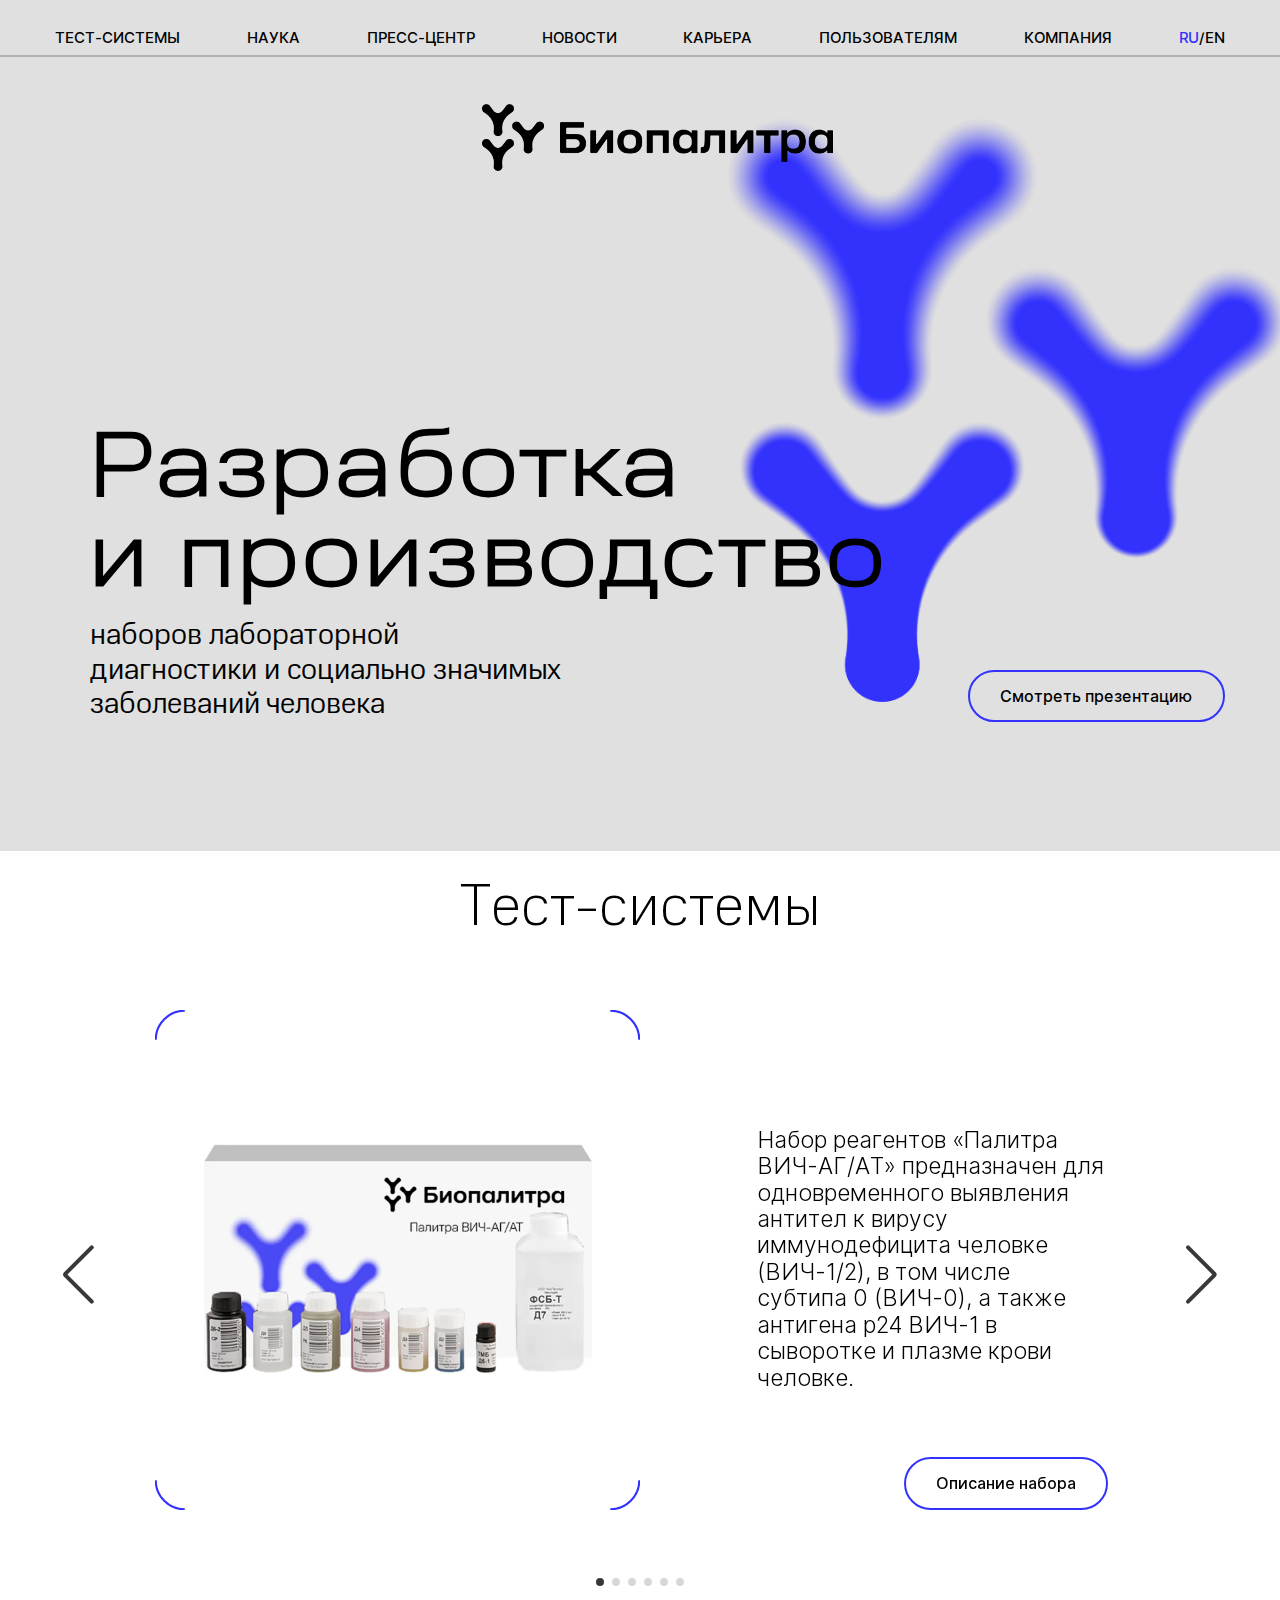
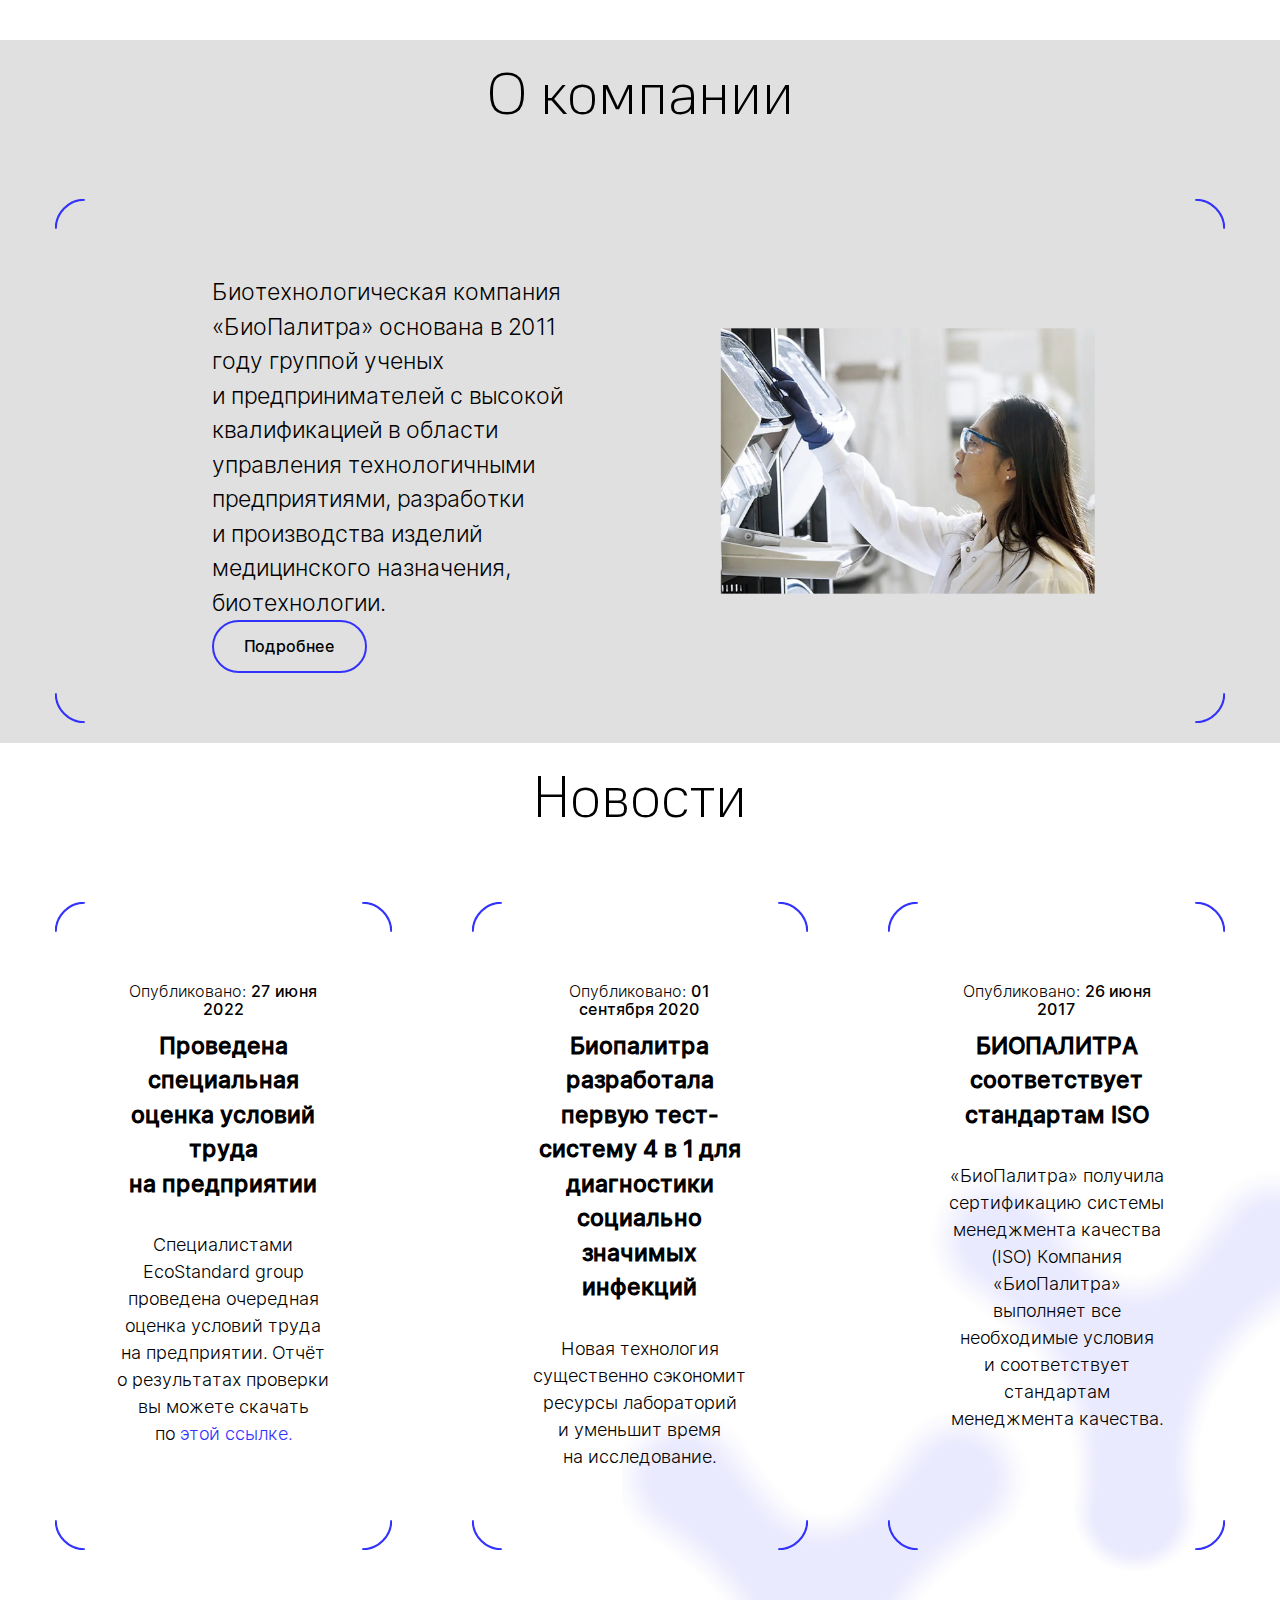
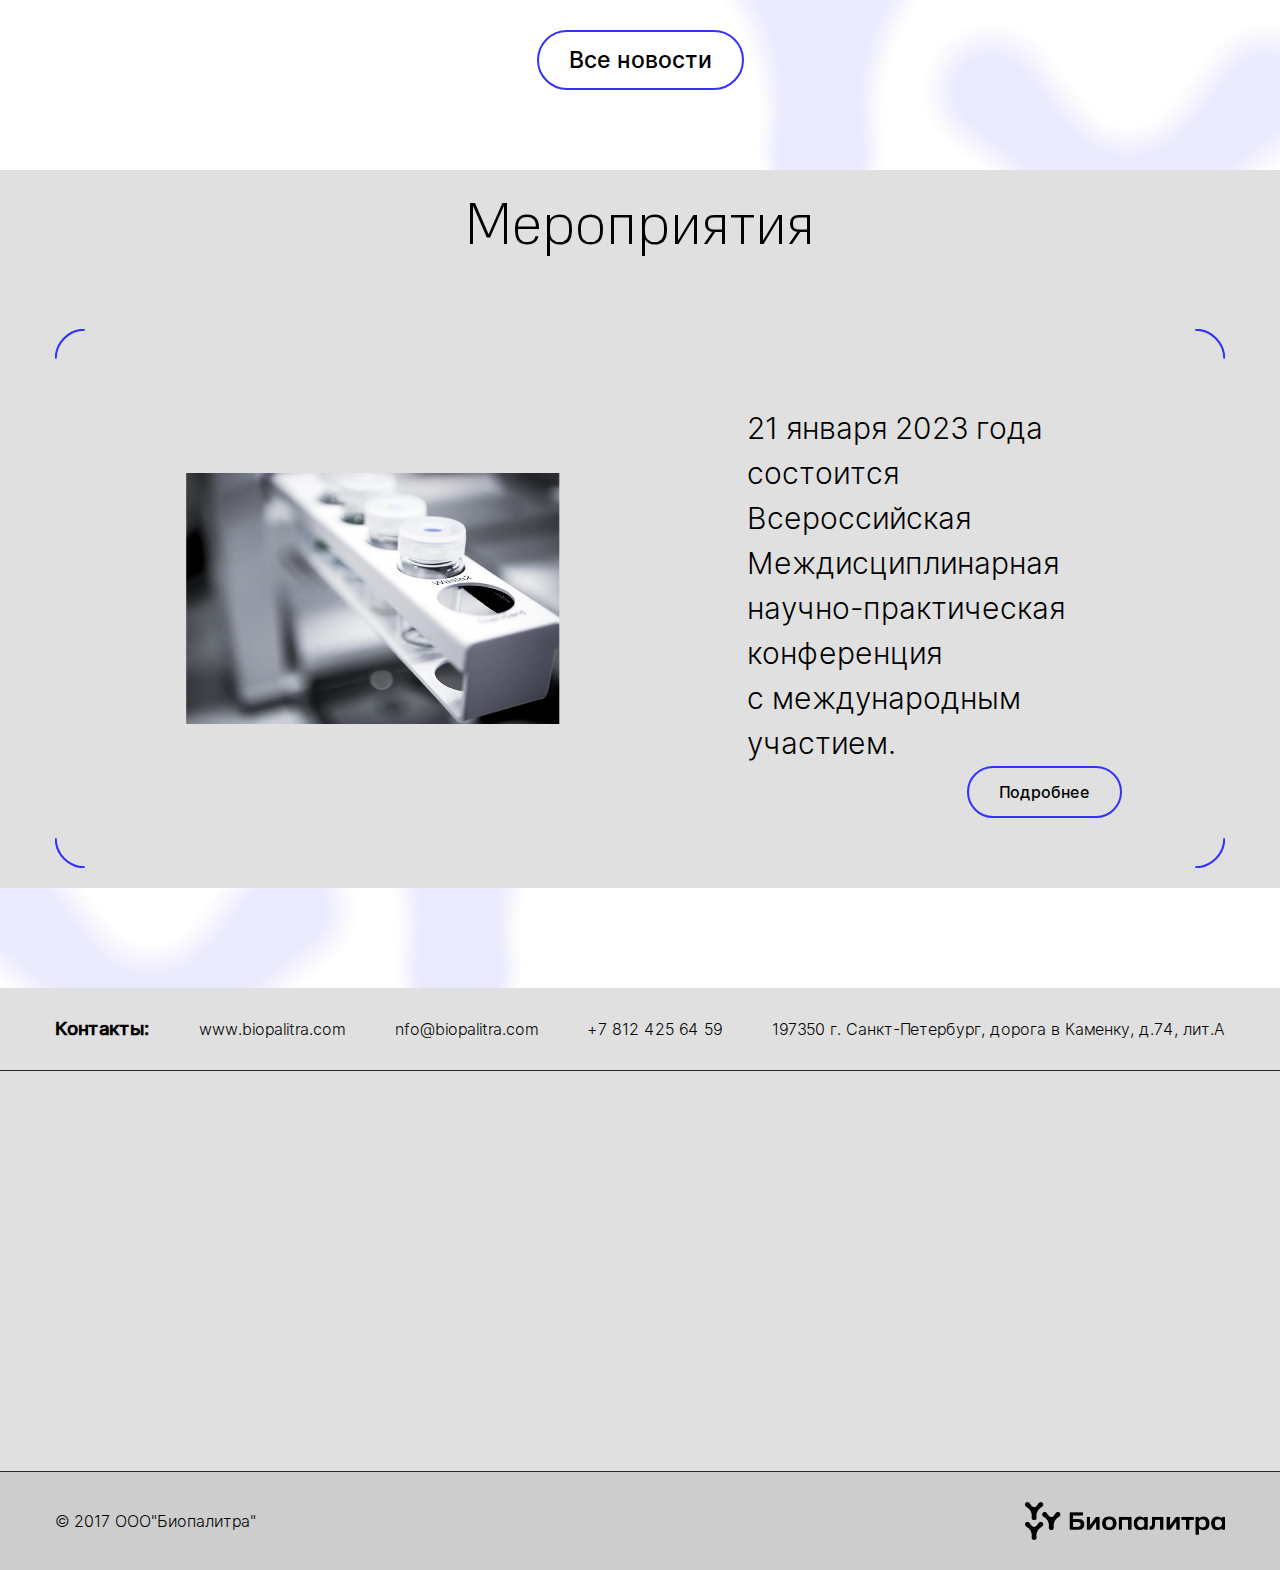
==== commit 77aef6d7: "form fix" ====
--- a/index.html
+++ b/index.html
@@ -4,8 +4,8 @@
   <meta charset="UTF-8">
   <meta http-equiv="X-UA-Compatible" content="IE=edge">
   <meta name="viewport" content="width=device-width, initial-scale=1.0">
-  <link rel="stylesheet" href="./css/style.min.css?_v=20221211133738">
-  <script src="https://api-maps.yandex.ru/2.1/?apikey=9cf1ee83-8dcf-42ab-9e11-797c4377ed3e&lang=ru_RU&_v=20221211133738" type="text/javascript">
+  <link rel="stylesheet" href="./css/style.min.css?_v=20221211142120">
+  <script src="https://api-maps.yandex.ru/2.1/?apikey=9cf1ee83-8dcf-42ab-9e11-797c4377ed3e&lang=ru_RU&_v=20221211142120" type="text/javascript">
   </script>
   <title>Главная</title>
 </head>
@@ -342,18 +342,18 @@
   <div class="container">
     <h2 class="events__title">Мероприятия</h2>
     <div class="events__content">
-      <svg class="angle-img tl" width="43" height="43" viewBox="0 0 43 43" fill="none" xmlns="http://www.w3.org/2000/svg">
-        <path d="M1 42.66C1 19.65 19.65 1 42.66 1" stroke="#3232FC"/>
-        </svg>
-        <svg class="angle-img tr" width="43" height="43" viewBox="0 0 43 43" fill="none" xmlns="http://www.w3.org/2000/svg">
-          <path d="M1 42.66C1 19.65 19.65 1 42.66 1" stroke="#3232FC"/>
-          </svg>
-          <svg class="angle-img br" width="43" height="43" viewBox="0 0 43 43" fill="none" xmlns="http://www.w3.org/2000/svg">
-            <path d="M1 42.66C1 19.65 19.65 1 42.66 1" stroke="#3232FC"/>
-            </svg>
-            <svg class="angle-img bl" width="43" height="43" viewBox="0 0 43 43" fill="none" xmlns="http://www.w3.org/2000/svg">
-              <path d="M1 42.66C1 19.65 19.65 1 42.66 1" stroke="#3232FC"/>
-            </svg>
+      <svg class="angle-img tl">
+        <use xlink:href="img/icons/icons.svg#angle"></use>
+      </svg>
+      <svg class="angle-img tr">
+        <use xlink:href="img/icons/icons.svg#angle"></use>
+      </svg>
+      <svg class="angle-img br">
+        <use xlink:href="img/icons/icons.svg#angle"></use>
+      </svg>
+      <svg class="angle-img bl">
+        <use xlink:href="img/icons/icons.svg#angle"></use>
+      </svg>
       <div class="events__content-img-container">
         <picture><source srcset="img/events-img.webp" type="image/webp"><img src="img/events-img.png" alt="events" class="events__img"></picture>
       </div>
@@ -368,8 +368,8 @@
 </section>
     <section class="feedback" id="feedback">
   <div class="container">
-    <h2 class="feedback__title">Обратная связь</h2>
-    <script data-b24-form="inline/3/nrzwpm" data-skip-moving="true">(function(w,d,u){var s=d.createElement('script');s.async=true;s.src=u+?_v=20221211133738'?'+(Date.now()/180000|0);var h=d.getElementsByTagName('script')[0];h.parentNode.insertBefore(s,h);})(window,document,'https://cdn-ru.bitrix24.ru/b23550652/crm/form/loader_3.js');</script>
+    <!-- <h2 class="feedback__title">Обратная связь</h2> -->
+    <script data-b24-form="inline/3/nrzwpm" data-skip-moving="true">(function(w,d,u){var s=d.createElement('script');s.async=true;s.src=u+?_v=20221211142120'?'+(Date.now()/180000|0);var h=d.getElementsByTagName('script')[0];h.parentNode.insertBefore(s,h);})(window,document,'https://cdn-ru.bitrix24.ru/b23550652/crm/form/loader_3.js');</script>
   </div>
 </section>
     <section class="contacts" id="contacts">
@@ -390,6 +390,6 @@
   </div>
 
 </footer>
-  <script src="js/app.min.js?_v=20221211133738"></script>
+  <script src="js/app.min.js?_v=20221211142120"></script>
 </body>
 </html>--- a/css/style.min.css
+++ b/css/style.min.css
@@ -1 +1 @@
-@font-face{font-family:swiper-icons;src:url("data:application/font-woff;charset=utf-8;base64, [base64]//wADZ2x5ZgAAAywAAADMAAAD2MHtryVoZWFkAAABbAAAADAAAAA2E2+eoWhoZWEAAAGcAAAAHwAAACQC9gDzaG10eAAAAigAAAAZAAAArgJkABFsb2NhAAAC0AAAAFoAAABaFQAUGG1heHAAAAG8AAAAHwAAACAAcABAbmFtZQAAA/gAAAE5AAACXvFdBwlwb3N0AAAFNAAAAGIAAACE5s74hXjaY2BkYGAAYpf5Hu/j+W2+MnAzMYDAzaX6QjD6/4//Bxj5GA8AuRwMYGkAPywL13jaY2BkYGA88P8Agx4j+/8fQDYfA1AEBWgDAIB2BOoAeNpjYGRgYNBh4GdgYgABEMnIABJzYNADCQAACWgAsQB42mNgYfzCOIGBlYGB0YcxjYGBwR1Kf2WQZGhhYGBiYGVmgAFGBiQQkOaawtDAoMBQxXjg/wEGPcYDDA4wNUA2CCgwsAAAO4EL6gAAeNpj2M0gyAACqxgGNWBkZ2D4/wMA+xkDdgAAAHjaY2BgYGaAYBkGRgYQiAHyGMF8FgYHIM3DwMHABGQrMOgyWDLEM1T9/w8UBfEMgLzE////P/5//f/V/xv+r4eaAAeMbAxwIUYmIMHEgKYAYjUcsDAwsLKxc3BycfPw8jEQA/[base64]/uznmfPFBNODM2K7MTQ45YEAZqGP81AmGGcF3iPqOop0r1SPTaTbVkfUe4HXj97wYE+yNwWYxwWu4v1ugWHgo3S1XdZEVqWM7ET0cfnLGxWfkgR42o2PvWrDMBSFj/IHLaF0zKjRgdiVMwScNRAoWUoH78Y2icB/yIY09An6AH2Bdu/UB+yxopYshQiEvnvu0dURgDt8QeC8PDw7Fpji3fEA4z/PEJ6YOB5hKh4dj3EvXhxPqH/SKUY3rJ7srZ4FZnh1PMAtPhwP6fl2PMJMPDgeQ4rY8YT6Gzao0eAEA409DuggmTnFnOcSCiEiLMgxCiTI6Cq5DZUd3Qmp10vO0LaLTd2cjN4fOumlc7lUYbSQcZFkutRG7g6JKZKy0RmdLY680CDnEJ+UMkpFFe1RN7nxdVpXrC4aTtnaurOnYercZg2YVmLN/d/gczfEimrE/fs/bOuq29Zmn8tloORaXgZgGa78yO9/cnXm2BpaGvq25Dv9S4E9+5SIc9PqupJKhYFSSl47+Qcr1mYNAAAAeNptw0cKwkAAAMDZJA8Q7OUJvkLsPfZ6zFVERPy8qHh2YER+3i/BP83vIBLLySsoKimrqKqpa2hp6+jq6RsYGhmbmJqZSy0sraxtbO3sHRydnEMU4uR6yx7JJXveP7WrDycAAAAAAAH//wACeNpjYGRgYOABYhkgZgJCZgZNBkYGLQZtIJsFLMYAAAw3ALgAeNolizEKgDAQBCchRbC2sFER0YD6qVQiBCv/H9ezGI6Z5XBAw8CBK/m5iQQVauVbXLnOrMZv2oLdKFa8Pjuru2hJzGabmOSLzNMzvutpB3N42mNgZGBg4GKQYzBhYMxJLMlj4GBgAYow/P/PAJJhLM6sSoWKfWCAAwDAjgbRAAB42mNgYGBkAIIbCZo5IPrmUn0hGA0AO8EFTQAA");font-weight:400;font-style:normal}:root{--swiper-theme-color:#007aff}.swiper{margin-left:auto;margin-right:auto;position:relative;overflow:hidden;list-style:none;padding:0;z-index:1}.swiper-vertical>.swiper-wrapper{-webkit-box-orient:vertical;-webkit-box-direction:normal;-ms-flex-direction:column;flex-direction:column}.swiper-wrapper{position:relative;width:100%;height:100%;z-index:1;display:-webkit-box;display:-ms-flexbox;display:flex;-webkit-transition-property:-webkit-transform;transition-property:-webkit-transform;-o-transition-property:transform;transition-property:transform;transition-property:transform,-webkit-transform;-webkit-box-sizing:content-box;box-sizing:content-box}.swiper-android .swiper-slide,.swiper-wrapper{-webkit-transform:translate3d(0,0,0);transform:translate3d(0,0,0)}.swiper-pointer-events{-ms-touch-action:pan-y;touch-action:pan-y}.swiper-pointer-events.swiper-vertical{-ms-touch-action:pan-x;touch-action:pan-x}.swiper-slide{-ms-flex-negative:0;flex-shrink:0;width:100%;height:100%;position:relative;-webkit-transition-property:-webkit-transform;transition-property:-webkit-transform;-o-transition-property:transform;transition-property:transform;transition-property:transform,-webkit-transform}.swiper-slide-invisible-blank{visibility:hidden}.swiper-autoheight,.swiper-autoheight .swiper-slide{height:auto}.swiper-autoheight .swiper-wrapper{-webkit-box-align:start;-ms-flex-align:start;align-items:flex-start;-webkit-transition-property:height,-webkit-transform;transition-property:height,-webkit-transform;-o-transition-property:transform,height;transition-property:transform,height;transition-property:transform,height,-webkit-transform}.swiper-backface-hidden .swiper-slide{-webkit-transform:translateZ(0);transform:translateZ(0);-webkit-backface-visibility:hidden;backface-visibility:hidden}.swiper-3d,.swiper-3d.swiper-css-mode .swiper-wrapper{-webkit-perspective:1200px;perspective:1200px}.swiper-3d .swiper-cube-shadow,.swiper-3d .swiper-slide,.swiper-3d .swiper-slide-shadow,.swiper-3d .swiper-slide-shadow-bottom,.swiper-3d .swiper-slide-shadow-left,.swiper-3d .swiper-slide-shadow-right,.swiper-3d .swiper-slide-shadow-top,.swiper-3d .swiper-wrapper{-webkit-transform-style:preserve-3d;transform-style:preserve-3d}.swiper-3d .swiper-slide-shadow,.swiper-3d .swiper-slide-shadow-bottom,.swiper-3d .swiper-slide-shadow-left,.swiper-3d .swiper-slide-shadow-right,.swiper-3d .swiper-slide-shadow-top{position:absolute;left:0;top:0;width:100%;height:100%;pointer-events:none;z-index:10}.swiper-3d .swiper-slide-shadow{background:rgba(0,0,0,.15)}.swiper-3d .swiper-slide-shadow-left{background-image:-webkit-gradient(linear,right top,left top,from(rgba(0,0,0,.5)),to(rgba(0,0,0,0)));background-image:-o-linear-gradient(right,rgba(0,0,0,.5),rgba(0,0,0,0));background-image:linear-gradient(to left,rgba(0,0,0,.5),rgba(0,0,0,0))}.swiper-3d .swiper-slide-shadow-right{background-image:-webkit-gradient(linear,left top,right top,from(rgba(0,0,0,.5)),to(rgba(0,0,0,0)));background-image:-o-linear-gradient(left,rgba(0,0,0,.5),rgba(0,0,0,0));background-image:linear-gradient(to right,rgba(0,0,0,.5),rgba(0,0,0,0))}.swiper-3d .swiper-slide-shadow-top{background-image:-webkit-gradient(linear,left bottom,left top,from(rgba(0,0,0,.5)),to(rgba(0,0,0,0)));background-image:-o-linear-gradient(bottom,rgba(0,0,0,.5),rgba(0,0,0,0));background-image:linear-gradient(to top,rgba(0,0,0,.5),rgba(0,0,0,0))}.swiper-3d .swiper-slide-shadow-bottom{background-image:-webkit-gradient(linear,left top,left bottom,from(rgba(0,0,0,.5)),to(rgba(0,0,0,0)));background-image:-o-linear-gradient(top,rgba(0,0,0,.5),rgba(0,0,0,0));background-image:linear-gradient(to bottom,rgba(0,0,0,.5),rgba(0,0,0,0))}.swiper-css-mode>.swiper-wrapper{overflow:auto;scrollbar-width:none;-ms-overflow-style:none}.swiper-css-mode>.swiper-wrapper::-webkit-scrollbar{display:none}.swiper-css-mode>.swiper-wrapper>.swiper-slide{scroll-snap-align:start start}.swiper-horizontal.swiper-css-mode>.swiper-wrapper{-ms-scroll-snap-type:x mandatory;scroll-snap-type:x mandatory}.swiper-vertical.swiper-css-mode>.swiper-wrapper{-ms-scroll-snap-type:y mandatory;scroll-snap-type:y mandatory}.swiper-centered>.swiper-wrapper::before{content:"";-ms-flex-negative:0;flex-shrink:0;-webkit-box-ordinal-group:10000;-ms-flex-order:9999;order:9999}.swiper-centered.swiper-horizontal>.swiper-wrapper>.swiper-slide:first-child{-webkit-margin-start:var(--swiper-centered-offset-before);margin-inline-start:var(--swiper-centered-offset-before)}.swiper-centered.swiper-horizontal>.swiper-wrapper::before{height:100%;min-height:1px;width:var(--swiper-centered-offset-after)}.swiper-centered.swiper-vertical>.swiper-wrapper>.swiper-slide:first-child{-webkit-margin-before:var(--swiper-centered-offset-before);margin-block-start:var(--swiper-centered-offset-before)}.swiper-centered.swiper-vertical>.swiper-wrapper::before{width:100%;min-width:1px;height:var(--swiper-centered-offset-after)}.swiper-centered>.swiper-wrapper>.swiper-slide{scroll-snap-align:center center}.swiper-virtual .swiper-slide{-webkit-backface-visibility:hidden;-webkit-transform:translateZ(0);transform:translateZ(0)}.swiper-virtual.swiper-css-mode .swiper-wrapper::after{content:"";position:absolute;left:0;top:0;pointer-events:none}.swiper-virtual.swiper-css-mode.swiper-horizontal .swiper-wrapper::after{height:1px;width:var(--swiper-virtual-size)}.swiper-virtual.swiper-css-mode.swiper-vertical .swiper-wrapper::after{width:1px;height:var(--swiper-virtual-size)}:root{--swiper-navigation-size:44px}.swiper-button-next,.swiper-button-prev{position:absolute;top:50%;width:calc(var(--swiper-navigation-size)/ 44 * 27);height:var(--swiper-navigation-size);margin-top:calc(0px - var(--swiper-navigation-size)/ 2);z-index:10;cursor:pointer;display:-webkit-box;display:-ms-flexbox;display:flex;-webkit-box-align:center;-ms-flex-align:center;align-items:center;-webkit-box-pack:center;-ms-flex-pack:center;justify-content:center;color:var(--swiper-navigation-color,var(--swiper-theme-color))}.swiper-button-next.swiper-button-disabled,.swiper-button-prev.swiper-button-disabled{opacity:.35;cursor:auto;pointer-events:none}.swiper-button-next.swiper-button-hidden,.swiper-button-prev.swiper-button-hidden{opacity:0;cursor:auto;pointer-events:none}.swiper-navigation-disabled .swiper-button-next,.swiper-navigation-disabled .swiper-button-prev{display:none!important}.swiper-button-next:after,.swiper-button-prev:after{font-family:swiper-icons;font-size:var(--swiper-navigation-size);text-transform:none!important;letter-spacing:0;font-variant:initial;line-height:1}.swiper-button-prev,.swiper-rtl .swiper-button-next{left:10px;right:auto}.swiper-button-prev:after,.swiper-rtl .swiper-button-next:after{content:"prev"}.swiper-button-next,.swiper-rtl .swiper-button-prev{right:10px;left:auto}.swiper-button-next:after,.swiper-rtl .swiper-button-prev:after{content:"next"}.swiper-button-lock{display:none}.swiper-pagination{position:absolute;text-align:center;-webkit-transition:.3s opacity;-o-transition:.3s opacity;transition:.3s opacity;-webkit-transform:translate3d(0,0,0);transform:translate3d(0,0,0);z-index:10}.swiper-pagination.swiper-pagination-hidden{opacity:0}.swiper-pagination-disabled>.swiper-pagination,.swiper-pagination.swiper-pagination-disabled{display:none!important}.swiper-horizontal>.swiper-pagination-bullets,.swiper-pagination-bullets.swiper-pagination-horizontal,.swiper-pagination-custom,.swiper-pagination-fraction{bottom:10px;left:0;width:100%}.swiper-pagination-bullets-dynamic{overflow:hidden;font-size:0}.swiper-pagination-bullets-dynamic .swiper-pagination-bullet{-webkit-transform:scale(.33);-ms-transform:scale(.33);transform:scale(.33);position:relative}.swiper-pagination-bullets-dynamic .swiper-pagination-bullet-active{-webkit-transform:scale(1);-ms-transform:scale(1);transform:scale(1)}.swiper-pagination-bullets-dynamic .swiper-pagination-bullet-active-main{-webkit-transform:scale(1);-ms-transform:scale(1);transform:scale(1)}.swiper-pagination-bullets-dynamic .swiper-pagination-bullet-active-prev{-webkit-transform:scale(.66);-ms-transform:scale(.66);transform:scale(.66)}.swiper-pagination-bullets-dynamic .swiper-pagination-bullet-active-prev-prev{-webkit-transform:scale(.33);-ms-transform:scale(.33);transform:scale(.33)}.swiper-pagination-bullets-dynamic .swiper-pagination-bullet-active-next{-webkit-transform:scale(.66);-ms-transform:scale(.66);transform:scale(.66)}.swiper-pagination-bullets-dynamic .swiper-pagination-bullet-active-next-next{-webkit-transform:scale(.33);-ms-transform:scale(.33);transform:scale(.33)}.swiper-pagination-bullet{width:var(--swiper-pagination-bullet-width,var(--swiper-pagination-bullet-size,8px));height:var(--swiper-pagination-bullet-height,var(--swiper-pagination-bullet-size,8px));display:inline-block;border-radius:50%;background:var(--swiper-pagination-bullet-inactive-color,#000);opacity:var(--swiper-pagination-bullet-inactive-opacity,.2)}button.swiper-pagination-bullet{border:none;margin:0;padding:0;-webkit-box-shadow:none;box-shadow:none;-webkit-appearance:none;-moz-appearance:none;appearance:none}.swiper-pagination-clickable .swiper-pagination-bullet{cursor:pointer}.swiper-pagination-bullet:only-child{display:none!important}.swiper-pagination-bullet-active{opacity:var(--swiper-pagination-bullet-opacity,1);background:var(--swiper-pagination-color,var(--swiper-theme-color))}.swiper-pagination-vertical.swiper-pagination-bullets,.swiper-vertical>.swiper-pagination-bullets{right:10px;top:50%;-webkit-transform:translate3d(0,-50%,0);transform:translate3d(0,-50%,0)}.swiper-pagination-vertical.swiper-pagination-bullets .swiper-pagination-bullet,.swiper-vertical>.swiper-pagination-bullets .swiper-pagination-bullet{margin:var(--swiper-pagination-bullet-vertical-gap,6px) 0;display:block}.swiper-pagination-vertical.swiper-pagination-bullets.swiper-pagination-bullets-dynamic,.swiper-vertical>.swiper-pagination-bullets.swiper-pagination-bullets-dynamic{top:50%;-webkit-transform:translateY(-50%);-ms-transform:translateY(-50%);transform:translateY(-50%);width:8px}.swiper-pagination-vertical.swiper-pagination-bullets.swiper-pagination-bullets-dynamic .swiper-pagination-bullet,.swiper-vertical>.swiper-pagination-bullets.swiper-pagination-bullets-dynamic .swiper-pagination-bullet{display:inline-block;-webkit-transition:.2s top,.2s -webkit-transform;transition:.2s top,.2s -webkit-transform;-o-transition:.2s transform,.2s top;transition:.2s transform,.2s top;transition:.2s transform,.2s top,.2s -webkit-transform}.swiper-horizontal>.swiper-pagination-bullets .swiper-pagination-bullet,.swiper-pagination-horizontal.swiper-pagination-bullets .swiper-pagination-bullet{margin:0 var(--swiper-pagination-bullet-horizontal-gap,4px)}.swiper-horizontal>.swiper-pagination-bullets.swiper-pagination-bullets-dynamic,.swiper-pagination-horizontal.swiper-pagination-bullets.swiper-pagination-bullets-dynamic{left:50%;-webkit-transform:translateX(-50%);-ms-transform:translateX(-50%);transform:translateX(-50%);white-space:nowrap}.swiper-horizontal>.swiper-pagination-bullets.swiper-pagination-bullets-dynamic .swiper-pagination-bullet,.swiper-pagination-horizontal.swiper-pagination-bullets.swiper-pagination-bullets-dynamic .swiper-pagination-bullet{-webkit-transition:.2s left,.2s -webkit-transform;transition:.2s left,.2s -webkit-transform;-o-transition:.2s transform,.2s left;transition:.2s transform,.2s left;transition:.2s transform,.2s left,.2s -webkit-transform}.swiper-horizontal.swiper-rtl>.swiper-pagination-bullets-dynamic .swiper-pagination-bullet{-webkit-transition:.2s right,.2s -webkit-transform;transition:.2s right,.2s -webkit-transform;-o-transition:.2s transform,.2s right;transition:.2s transform,.2s right;transition:.2s transform,.2s right,.2s -webkit-transform}.swiper-pagination-progressbar{background:rgba(0,0,0,.25);position:absolute}.swiper-pagination-progressbar .swiper-pagination-progressbar-fill{background:var(--swiper-pagination-color,var(--swiper-theme-color));position:absolute;left:0;top:0;width:100%;height:100%;-webkit-transform:scale(0);-ms-transform:scale(0);transform:scale(0);-webkit-transform-origin:left top;-ms-transform-origin:left top;transform-origin:left top}.swiper-rtl .swiper-pagination-progressbar .swiper-pagination-progressbar-fill{-webkit-transform-origin:right top;-ms-transform-origin:right top;transform-origin:right top}.swiper-horizontal>.swiper-pagination-progressbar,.swiper-pagination-progressbar.swiper-pagination-horizontal,.swiper-pagination-progressbar.swiper-pagination-vertical.swiper-pagination-progressbar-opposite,.swiper-vertical>.swiper-pagination-progressbar.swiper-pagination-progressbar-opposite{width:100%;height:4px;left:0;top:0}.swiper-horizontal>.swiper-pagination-progressbar.swiper-pagination-progressbar-opposite,.swiper-pagination-progressbar.swiper-pagination-horizontal.swiper-pagination-progressbar-opposite,.swiper-pagination-progressbar.swiper-pagination-vertical,.swiper-vertical>.swiper-pagination-progressbar{width:4px;height:100%;left:0;top:0}.swiper-pagination-lock{display:none}.swiper-scrollbar{border-radius:10px;position:relative;-ms-touch-action:none;background:rgba(0,0,0,.1)}.swiper-scrollbar-disabled>.swiper-scrollbar,.swiper-scrollbar.swiper-scrollbar-disabled{display:none!important}.swiper-horizontal>.swiper-scrollbar,.swiper-scrollbar.swiper-scrollbar-horizontal{position:absolute;left:1%;bottom:3px;z-index:50;height:5px;width:98%}.swiper-scrollbar.swiper-scrollbar-vertical,.swiper-vertical>.swiper-scrollbar{position:absolute;right:3px;top:1%;z-index:50;width:5px;height:98%}.swiper-scrollbar-drag{height:100%;width:100%;position:relative;background:rgba(0,0,0,.5);border-radius:10px;left:0;top:0}.swiper-scrollbar-cursor-drag{cursor:move}.swiper-scrollbar-lock{display:none}.swiper-zoom-container{width:100%;height:100%;display:-webkit-box;display:-ms-flexbox;display:flex;-webkit-box-pack:center;-ms-flex-pack:center;justify-content:center;-webkit-box-align:center;-ms-flex-align:center;align-items:center;text-align:center}.swiper-zoom-container>canvas,.swiper-zoom-container>img,.swiper-zoom-container>svg{max-width:100%;max-height:100%;-o-object-fit:contain;object-fit:contain}.swiper-slide-zoomed{cursor:move}.swiper-lazy-preloader{width:42px;height:42px;position:absolute;left:50%;top:50%;margin-left:-21px;margin-top:-21px;z-index:10;-webkit-transform-origin:50%;-ms-transform-origin:50%;transform-origin:50%;-webkit-box-sizing:border-box;box-sizing:border-box;border:4px solid var(--swiper-preloader-color,var(--swiper-theme-color));border-radius:50%;border-top-color:transparent}.swiper-watch-progress .swiper-slide-visible .swiper-lazy-preloader,.swiper:not(.swiper-watch-progress) .swiper-lazy-preloader{-webkit-animation:swiper-preloader-spin 1s infinite linear;animation:swiper-preloader-spin 1s infinite linear}.swiper-lazy-preloader-white{--swiper-preloader-color:#fff}.swiper-lazy-preloader-black{--swiper-preloader-color:#000}@-webkit-keyframes swiper-preloader-spin{0%{-webkit-transform:rotate(0);transform:rotate(0)}100%{-webkit-transform:rotate(360deg);transform:rotate(360deg)}}@keyframes swiper-preloader-spin{0%{-webkit-transform:rotate(0);transform:rotate(0)}100%{-webkit-transform:rotate(360deg);transform:rotate(360deg)}}.swiper .swiper-notification{position:absolute;left:0;top:0;pointer-events:none;opacity:0;z-index:-1000}.swiper-free-mode>.swiper-wrapper{-webkit-transition-timing-function:ease-out;-o-transition-timing-function:ease-out;transition-timing-function:ease-out;margin:0 auto}.swiper-grid>.swiper-wrapper{-ms-flex-wrap:wrap;flex-wrap:wrap}.swiper-grid-column>.swiper-wrapper{-ms-flex-wrap:wrap;flex-wrap:wrap;-webkit-box-orient:vertical;-webkit-box-direction:normal;-ms-flex-direction:column;flex-direction:column}.swiper-fade.swiper-free-mode .swiper-slide{-webkit-transition-timing-function:ease-out;-o-transition-timing-function:ease-out;transition-timing-function:ease-out}.swiper-fade .swiper-slide{pointer-events:none;-webkit-transition-property:opacity;-o-transition-property:opacity;transition-property:opacity}.swiper-fade .swiper-slide .swiper-slide{pointer-events:none}.swiper-fade .swiper-slide-active,.swiper-fade .swiper-slide-active .swiper-slide-active{pointer-events:auto}.swiper-cube{overflow:visible}.swiper-cube .swiper-slide{pointer-events:none;-webkit-backface-visibility:hidden;backface-visibility:hidden;z-index:1;visibility:hidden;-webkit-transform-origin:0 0;-ms-transform-origin:0 0;transform-origin:0 0;width:100%;height:100%}.swiper-cube .swiper-slide .swiper-slide{pointer-events:none}.swiper-cube.swiper-rtl .swiper-slide{-webkit-transform-origin:100% 0;-ms-transform-origin:100% 0;transform-origin:100% 0}.swiper-cube .swiper-slide-active,.swiper-cube .swiper-slide-active .swiper-slide-active{pointer-events:auto}.swiper-cube .swiper-slide-active,.swiper-cube .swiper-slide-next,.swiper-cube .swiper-slide-next+.swiper-slide,.swiper-cube .swiper-slide-prev{pointer-events:auto;visibility:visible}.swiper-cube .swiper-slide-shadow-bottom,.swiper-cube .swiper-slide-shadow-left,.swiper-cube .swiper-slide-shadow-right,.swiper-cube .swiper-slide-shadow-top{z-index:0;-webkit-backface-visibility:hidden;backface-visibility:hidden}.swiper-cube .swiper-cube-shadow{position:absolute;left:0;bottom:0;width:100%;height:100%;opacity:.6;z-index:0}.swiper-cube .swiper-cube-shadow:before{content:"";background:#000;position:absolute;left:0;top:0;bottom:0;right:0;-webkit-filter:blur(50px);filter:blur(50px)}.swiper-flip{overflow:visible}.swiper-flip .swiper-slide{pointer-events:none;-webkit-backface-visibility:hidden;backface-visibility:hidden;z-index:1}.swiper-flip .swiper-slide .swiper-slide{pointer-events:none}.swiper-flip .swiper-slide-active,.swiper-flip .swiper-slide-active .swiper-slide-active{pointer-events:auto}.swiper-flip .swiper-slide-shadow-bottom,.swiper-flip .swiper-slide-shadow-left,.swiper-flip .swiper-slide-shadow-right,.swiper-flip .swiper-slide-shadow-top{z-index:0;-webkit-backface-visibility:hidden;backface-visibility:hidden}.swiper-creative .swiper-slide{-webkit-backface-visibility:hidden;backface-visibility:hidden;overflow:hidden;-webkit-transition-property:opacity,height,-webkit-transform;transition-property:opacity,height,-webkit-transform;-o-transition-property:transform,opacity,height;transition-property:transform,opacity,height;transition-property:transform,opacity,height,-webkit-transform}.swiper-cards{overflow:visible}.swiper-cards .swiper-slide{-webkit-transform-origin:center bottom;-ms-transform-origin:center bottom;transform-origin:center bottom;-webkit-backface-visibility:hidden;backface-visibility:hidden;overflow:hidden}.container{margin:0 auto;padding:0 55px}.nav__list-link:hover::after{left:-30px;right:-30px;opacity:1}.main__link:hover{color:#fff;background-color:#3232fc;-webkit-box-shadow:0 0 20px 0 #3232fc;box-shadow:0 0 20px 0 #3232fc}.b24-form-btn-block .b24-form-btn:hover{color:#fff;background-color:#3232fc;-webkit-box-shadow:0 0 20px 0 #3232fc;box-shadow:0 0 20px 0 #3232fc}a.contacts__item:hover{color:#3232fc}@font-face{font-family:NormalidadCompact;font-display:swap;src:url(../fonts/NormalidadCompact-Black.woff2) format("woff2"),url(../fonts/NormalidadCompact-Black.woff) format("woff");font-weight:900;font-style:normal}@font-face{font-family:NormalidadCompact;font-display:swap;src:url(../fonts/NormalidadCompact-Medium.woff2) format("woff2"),url(../fonts/NormalidadCompact-Medium.woff) format("woff");font-weight:500;font-style:normal}@font-face{font-family:NormalidadCompact;font-display:swap;src:url(../fonts/NormalidadCompact-Thin.woff2) format("woff2"),url(../fonts/NormalidadCompact-Thin.woff) format("woff");font-weight:100;font-style:normal}@font-face{font-family:NormalidadExtended;font-display:swap;src:url(../fonts/NormalidadExtended-Thin.woff2) format("woff2"),url(../fonts/NormalidadExtended-Thin.woff) format("woff");font-weight:100;font-style:normal}@font-face{font-family:NormalidadCompact;font-display:swap;src:url(../fonts/NormalidadCompact-Thin_1.woff2) format("woff2"),url(../fonts/NormalidadCompact-Thin_1.woff) format("woff");font-weight:400;font-style:normal}@font-face{font-family:NormalidadCompact;font-display:swap;src:url(../fonts/NormalidadCompact-Regular.woff2) format("woff2"),url(../fonts/NormalidadCompact-Regular.woff) format("woff");font-weight:400;font-style:normal}@font-face{font-family:NormalidadText;font-display:swap;src:url(../fonts/NormalidadText-Thin.woff2) format("woff2"),url(../fonts/NormalidadText-Thin.woff) format("woff");font-weight:100;font-style:normal}@font-face{font-family:NormalidadVar;font-display:swap;src:url(../fonts/NormalidadVar-Regular.woff2) format("woff2"),url(../fonts/NormalidadVar-Regular.woff) format("woff");font-weight:400;font-style:normal}@font-face{font-family:NormalidadWide;font-display:swap;src:url(../fonts/NormalidadWide-Thin.woff2) format("woff2"),url(../fonts/NormalidadWide-Thin.woff) format("woff");font-weight:100;font-style:normal}@font-face{font-family:NormalidadUltraExtended;font-display:swap;src:url(../fonts/NormalidadUltraExtended-Thin.woff2) format("woff2"),url(../fonts/NormalidadUltraExtended-Thin.woff) format("woff");font-weight:100;font-style:normal}@font-face{font-family:inter;font-display:swap;src:url(../fonts/inter-light.woff2) format("woff2"),url(../fonts/inter-light.woff) format("woff");font-weight:300;font-style:normal}@font-face{font-family:inter;font-display:swap;src:url(../fonts/inter-medium.woff2) format("woff2"),url(../fonts/inter-medium.woff) format("woff");font-weight:500;font-style:normal}@font-face{font-family:NormalidadCompact;font-display:swap;src:url(../fonts/NormalidadCompact-Light.woff2) format("woff2"),url(../fonts/NormalidadCompact-Light.woff) format("woff");font-weight:300;font-style:normal}@font-face{font-family:NormalidadCompact;font-display:swap;src:url(../fonts/NormalidadCompact-Bold.woff2) format("woff2"),url(../fonts/NormalidadCompact-Bold.woff) format("woff");font-weight:700;font-style:normal}/*! normalize.css v8.0.1 | MIT License | github.com/necolas/normalize.css */html{line-height:1.15;-webkit-text-size-adjust:100%}body{margin:0}main{display:block}h1{font-size:2em;margin:.67em 0}hr{-webkit-box-sizing:content-box;box-sizing:content-box;height:0;overflow:visible}pre{font-family:monospace,monospace;font-size:1em}a{background-color:transparent}abbr[title]{border-bottom:none;text-decoration:underline;-webkit-text-decoration:underline dotted;text-decoration:underline dotted}b,strong{font-weight:bolder}code,kbd,samp{font-family:monospace,monospace;font-size:1em}small{font-size:80%}sub,sup{font-size:75%;line-height:0;position:relative;vertical-align:baseline}sub{bottom:-.25em}sup{top:-.5em}img{border-style:none}button,input,optgroup,select,textarea{font-family:inherit;font-size:100%;line-height:1.15;margin:0}button,input{overflow:visible}button,select{text-transform:none}[type=button],[type=reset],[type=submit],button{-webkit-appearance:button}[type=button]::-moz-focus-inner,[type=reset]::-moz-focus-inner,[type=submit]::-moz-focus-inner,button::-moz-focus-inner{border-style:none;padding:0}[type=button]:-moz-focusring,[type=reset]:-moz-focusring,[type=submit]:-moz-focusring,button:-moz-focusring{outline:1px dotted ButtonText}fieldset{padding:.35em .75em .625em}legend{-webkit-box-sizing:border-box;box-sizing:border-box;color:inherit;display:table;max-width:100%;padding:0;white-space:normal}progress{vertical-align:baseline}textarea{overflow:auto}[type=checkbox],[type=radio]{-webkit-box-sizing:border-box;box-sizing:border-box;padding:0}[type=number]::-webkit-inner-spin-button,[type=number]::-webkit-outer-spin-button{height:auto}[type=search]{-webkit-appearance:textfield;outline-offset:-2px}[type=search]::-webkit-search-decoration{-webkit-appearance:none}::-webkit-file-upload-button{-webkit-appearance:button;font:inherit}details{display:block}summary{display:list-item}template{display:none}[hidden]{display:none}a,h1,h2,h3,h4,h5,p{margin:0}.reset-list{padding:0;margin:0;list-style-type:none}.reset-link{text-decoration:none}.reset-btn{margin:0;padding:0;border:none;outline:0;background-color:transparent;cursor:pointer;-webkit-box-sizing:border-box;box-sizing:border-box}.reset-input{margin:0;padding:0;outline:0;border:none;background:0 0}.header{background-color:#e0e0e0;border-bottom:2px solid #b3b3b3}.nav__list{display:-webkit-box;display:-ms-flexbox;display:flex;-webkit-box-align:center;-ms-flex-align:center;align-items:center;-webkit-box-pack:justify;-ms-flex-pack:justify;justify-content:space-between}.nav__list-item span,.nav__list-link,.nav__list-link-language{position:relative;display:inline-block;padding:30px 0 10px 0;font-weight:400;font-size:15px;line-height:1;color:#000}.nav__list-link::after{content:"";position:absolute;bottom:-2px;left:50%;right:50%;height:3px;border-radius:10px;opacity:0;background-color:#3232fc;-webkit-transition:all .3s ease-in-out;-o-transition:all .3s ease-in-out;transition:all .3s ease-in-out}.nav__list-link-language_active{color:#3232fc}.no-webp .hero{background-image:url(../img/hero-background.png)}.hero{background-color:#e0e0e0;background-repeat:no-repeat;background-position:108% 25%;background-size:50%}.hero__container{display:-webkit-box;display:-ms-flexbox;display:flex;-webkit-box-orient:vertical;-webkit-box-direction:normal;-ms-flex-direction:column;flex-direction:column;-webkit-box-align:baseline;-ms-flex-align:baseline;align-items:baseline;-webkit-box-pack:justify;-ms-flex-pack:justify;justify-content:space-between}.hero__logo{margin-bottom:250px;width:30%;padding-top:4%;padding-left:3%}.hero__content{display:-webkit-box;display:-ms-flexbox;display:flex;-webkit-box-pack:justify;-ms-flex-pack:justify;justify-content:space-between;padding-bottom:11%;width:100%}.hero__title{margin-bottom:2%;font-family:NormalidadWide;font-weight:600;font-size:90px;letter-spacing:.3rem;line-height:1}.hero__text{font-family:NormalidadCompact;font-weight:300;font-size:30px}.hero__text-wrapper{-webkit-box-flex:1;-ms-flex-positive:1;flex-grow:1;padding-left:3%}.about{padding:20px 0;background-color:#e0e0e0}.about__title{margin-bottom:70px;font-family:NormalidadCompact;font-size:60px;font-weight:200;text-align:center}.about__content{position:relative;display:-ms-grid;display:grid;-ms-grid-columns:1fr 1fr;grid-template-columns:1fr 1fr;padding:50px;min-height:100px}.about__content-text-container{display:-webkit-box;display:-ms-flexbox;display:flex;-webkit-box-align:center;-ms-flex-align:center;align-items:center;-webkit-box-orient:vertical;-webkit-box-direction:normal;-ms-flex-direction:column;flex-direction:column;-webkit-box-pack:justify;-ms-flex-pack:justify;justify-content:space-between;-webkit-box-align:baseline;-ms-flex-align:baseline;align-items:baseline;padding:5% 10% 0 20%}.about__text{font-size:23px;line-height:1.5}.about__link.main__link{-ms-flex-item-align:baseline;align-self:baseline}.about__content-img-container{display:-webkit-box;display:-ms-flexbox;display:flex;-webkit-box-align:center;-ms-flex-align:center;align-items:center;-webkit-box-pack:center;-ms-flex-pack:center;justify-content:center}.about__img{max-width:70%}.events{padding:20px 0;background-color:#e0e0e0}.events__title{margin-bottom:70px;font-family:NormalidadCompact;font-size:60px;font-weight:200;text-align:center}.events__content{position:relative;display:-ms-grid;display:grid;-ms-grid-columns:1fr 1fr;grid-template-columns:1fr 1fr;padding:50px;min-height:100px}.events__content-text-container{display:-webkit-box;display:-ms-flexbox;display:flex;-webkit-box-align:center;-ms-flex-align:center;align-items:center;-webkit-box-orient:vertical;-webkit-box-direction:normal;-ms-flex-direction:column;flex-direction:column;-webkit-box-pack:justify;-ms-flex-pack:justify;justify-content:space-between;-webkit-box-align:baseline;-ms-flex-align:baseline;align-items:baseline;padding:5% 10% 0 20%}.events__text{font-size:30px;line-height:1.5}.events__link.main__link{-ms-flex-item-align:end;-ms-grid-row-align:end;align-self:end}.events__content-img-container{display:-webkit-box;display:-ms-flexbox;display:flex;-webkit-box-align:center;-ms-flex-align:center;align-items:center;-webkit-box-pack:center;-ms-flex-pack:center;justify-content:center}.events__img{max-width:70%}.no-webp .news{background-image:url(../img/news-bkg.png)}.news{padding:20px 0;padding-bottom:80px;background-repeat:no-repeat;background-position:bottom right}.news__content{display:-ms-grid;display:grid;-ms-grid-columns:1fr 1fr 1fr;grid-template-columns:1fr 1fr 1fr;-webkit-column-gap:80px;-moz-column-gap:80px;column-gap:80px;margin-bottom:80px}.news__title{margin-bottom:70px;font-family:NormalidadCompact;font-size:60px;font-weight:200;text-align:center}.news__link-wrapper{display:-webkit-box;display:-ms-flexbox;display:flex;-webkit-box-pack:center;-ms-flex-pack:center;justify-content:center}.news__link{display:block;-ms-flex-item-align:end;align-self:flex-end;padding:15px 30px;font-weight:400;color:#000;white-space:nowrap;border:2px solid #3232fc;border-radius:100px;-webkit-transition:all .3s ease-in-out;-o-transition:all .3s ease-in-out;transition:all .3s ease-in-out;padding:15px 60px;font-size:23px}.news__item{position:relative;display:-webkit-box;display:-ms-flexbox;display:flex;-webkit-box-align:center;-ms-flex-align:center;align-items:center;-webkit-box-orient:vertical;-webkit-box-direction:normal;-ms-flex-direction:column;flex-direction:column;padding:80px 60px;min-height:100px}.news__item-public{margin-bottom:10px;text-align:center}.news__item-date{font-weight:400}.news__item-title{margin-bottom:30px;font-size:23px;line-height:1.5;text-align:center}.news__item-text{font-size:18px;line-height:1.5;text-align:center}.news__item-link{color:#3232fc}.no-webp .feedback{background-image:url(../img/feedback-bkg.png)}.feedback{padding:50px 0;background-repeat:no-repeat;background-position:left bottom}.feedback__title{margin-bottom:70px;font-family:NormalidadCompact;font-size:60px;font-weight:200;text-align:center}.b24-form{background-color:transparent}.b24-form-wrapper{max-width:100%;background-color:none;border-bottom:none;padding:0}.b24-form-wrapper.b24-form-shadow.b24-form-border-bottom{max-width:100%;border:none;-webkit-box-shadow:none;box-shadow:none;background-color:transparent}.b24-form-header.b24-form-padding-side{border:none}.b24-form #b24-465078021308145357957965347407442,.b24-form #b24-465078021308145357957965347407442.b24-form-dark,.b24-window-mounts #b24-window-mount-465078021308145357957965347407442{background-color:transparent}.b24-form-header-title{display:none}.b24-form-header-description{display:none}.b24-form-header.b24-form-padding-side{padding:0}.b24-form-content.b24-form-padding-side{padding:0;background-color:transparent}.b24-form-sign{display:none}.b24-form-state-container{display:none}.b24-form-btn-container{-webkit-box-pack:center;-ms-flex-pack:center;justify-content:center}.b24-form-btn-container .b24-form-btn-block{-webkit-box-flex:0;-ms-flex:0;flex:0;padding:0}.b24-form-btn-block .b24-form-btn{display:block;-ms-flex-item-align:end;align-self:flex-end;padding:15px 30px;font-weight:400;color:#000;white-space:nowrap;border:2px solid #3232fc;border-radius:100px;-webkit-transition:all .3s ease-in-out;-o-transition:all .3s ease-in-out;transition:all .3s ease-in-out;padding:15px 100px;background:#fff}.b24-form-content>form>div:first-child{display:-ms-grid;display:grid;-ms-grid-columns:1fr 40px 1fr 40px 2fr;grid-template-columns:1fr 1fr 2fr;-ms-grid-rows:1fr 40px 1fr;grid-template-rows:1fr 1fr;-webkit-column-gap:40px;-moz-column-gap:40px;column-gap:40px;row-gap:40px;grid-template-areas:"text-1 text-2 text" "text3 text4 text";margin-bottom:50px}.b24-form-content>form>div:first-child>div:first-child{-ms-grid-row:1;-ms-grid-column:1;grid-area:text-1;margin:0;padding:0}.b24-form-content>form>div:first-child>div:nth-child(2){-ms-grid-row:1;-ms-grid-column:3;grid-area:text-2;margin:0;padding:0}.b24-form-content>form>div:first-child>div:nth-child(3){-ms-grid-row:3;-ms-grid-column:1;grid-area:text3;margin:0;padding:0}.b24-form-content>form>div:first-child>div:nth-child(4){-ms-grid-row:3;-ms-grid-column:3;grid-area:text4;margin:0;padding:0}.b24-form-content>form>div:first-child>div:nth-child(5){-ms-grid-row:1;-ms-grid-row-span:3;-ms-grid-column:5;grid-area:text;margin:0;padding:0}.b24-form-content>form>div:first-child>div:nth-child(5)>div{height:100%}.b24-form-control-container.b24-form-control-icon-after{height:100%;border:2px solid #3232fc;border-radius:30px}.b24-form-control-container.b24-form-control-icon-after>input.b24-form-control,.b24-form-control-container.b24-form-control-icon-after>textarea.b24-form-control{padding-left:20px;background:0 0;border-radius:30px}.b24-form-content>form>div:first-child>div:nth-child(5)>div>div{height:100%}.b24-form-content>form>div:first-child>div:nth-child(5)>div>div>div>textarea{height:100%;min-height:100%;max-height:100%}.b24-form-control-text .b24-form-control{height:auto}.b24-form-field.b24-form-field-agreement.b24-form-control-agreement{margin-bottom:30px}.contacts{padding:0;padding-top:30px;background-color:#e0e0e0}.contacts__container{display:-webkit-box;display:-ms-flexbox;display:flex;-webkit-box-align:center;-ms-flex-align:center;align-items:center;-webkit-box-pack:justify;-ms-flex-pack:justify;justify-content:space-between;margin-bottom:30px}.contacts__item{color:#000;-webkit-transition:color .3s ease-in-out;-o-transition:color .3s ease-in-out;transition:color .3s ease-in-out}.contacts__map{border:1px solid #282828;border-right:none;border-left:none;-webkit-filter:grayscale(1);filter:grayscale(1)}.footer{padding:30px 0;background-color:#cecdcd}.footer__container{display:-webkit-box;display:-ms-flexbox;display:flex;-webkit-box-align:center;-ms-flex-align:center;align-items:center;-webkit-box-pack:justify;-ms-flex-pack:justify;justify-content:space-between}.footer__logo-img{max-width:200px}.products{padding-top:20px;padding-bottom:100px}.products__container{position:relative}.products__title{margin-bottom:70px;font-family:NormalidadCompact;font-size:60px;font-weight:200;text-align:center}.swiper-slide{display:-webkit-box;display:-ms-flexbox;display:flex;-webkit-box-align:center;-ms-flex-align:center;align-items:center}.swiper-slide__container{display:-ms-grid;display:grid;-ms-grid-columns:1fr 1fr;grid-template-columns:1fr 1fr;padding-bottom:30px}.swiper-slide__img-container{padding-left:100px;height:500px}.swiper-slide__img-wrapper{display:-webkit-box;display:-ms-flexbox;display:flex;-webkit-box-align:center;-ms-flex-align:center;align-items:center;-webkit-box-pack:center;-ms-flex-pack:center;justify-content:center;position:relative;height:100%}.swiper-slide__text-container{display:-webkit-box;display:-ms-flexbox;display:flex;-webkit-box-orient:vertical;-webkit-box-direction:normal;-ms-flex-direction:column;flex-direction:column;-webkit-box-pack:justify;-ms-flex-pack:justify;justify-content:space-between;padding:20% 20% 0 20%}.swiper-slide__text{font-size:23px}.swiper-slide__img{max-width:80%}.swiper-horizontal>.swiper-pagination-bullets,.swiper-pagination-bullets.swiper-pagination-horizontal,.swiper-pagination-custom,.swiper-pagination-fraction{bottom:-50px}.swiper-pagination-bullet{background-color:#383838}.swiper-button-next::after,.swiper-button-prev::after{font-size:60px;color:#383838}body{font-family:inter,sans-serif;font-weight:300}.angle-img{position:absolute;width:30px;height:30px;stroke-width:3px}.tl{top:0;left:0}.tr{top:0;right:0;-webkit-transform:rotate(90deg);-ms-transform:rotate(90deg);transform:rotate(90deg)}.bl{bottom:0;left:0;-webkit-transform:rotate(270deg);-ms-transform:rotate(270deg);transform:rotate(270deg)}.br{bottom:0;right:0;-webkit-transform:rotate(180deg);-ms-transform:rotate(180deg);transform:rotate(180deg)}.main__link{display:block;-ms-flex-item-align:end;align-self:flex-end;padding:15px 30px;font-weight:400;color:#000;white-space:nowrap;border:2px solid #3232fc;border-radius:100px;-webkit-transition:all .3s ease-in-out;-o-transition:all .3s ease-in-out;transition:all .3s ease-in-out}.webp .hero{background-image:url(../img/hero-background.webp)}.webp .news{background-image:url(../img/news-bkg.webp)}.webp .feedback{background-image:url(../img/feedback-bkg.webp)}+@font-face{font-family:swiper-icons;src:url("data:application/font-woff;charset=utf-8;base64, [base64]//wADZ2x5ZgAAAywAAADMAAAD2MHtryVoZWFkAAABbAAAADAAAAA2E2+eoWhoZWEAAAGcAAAAHwAAACQC9gDzaG10eAAAAigAAAAZAAAArgJkABFsb2NhAAAC0AAAAFoAAABaFQAUGG1heHAAAAG8AAAAHwAAACAAcABAbmFtZQAAA/gAAAE5AAACXvFdBwlwb3N0AAAFNAAAAGIAAACE5s74hXjaY2BkYGAAYpf5Hu/j+W2+MnAzMYDAzaX6QjD6/4//Bxj5GA8AuRwMYGkAPywL13jaY2BkYGA88P8Agx4j+/8fQDYfA1AEBWgDAIB2BOoAeNpjYGRgYNBh4GdgYgABEMnIABJzYNADCQAACWgAsQB42mNgYfzCOIGBlYGB0YcxjYGBwR1Kf2WQZGhhYGBiYGVmgAFGBiQQkOaawtDAoMBQxXjg/wEGPcYDDA4wNUA2CCgwsAAAO4EL6gAAeNpj2M0gyAACqxgGNWBkZ2D4/wMA+xkDdgAAAHjaY2BgYGaAYBkGRgYQiAHyGMF8FgYHIM3DwMHABGQrMOgyWDLEM1T9/w8UBfEMgLzE////P/5//f/V/xv+r4eaAAeMbAxwIUYmIMHEgKYAYjUcsDAwsLKxc3BycfPw8jEQA/[base64]/uznmfPFBNODM2K7MTQ45YEAZqGP81AmGGcF3iPqOop0r1SPTaTbVkfUe4HXj97wYE+yNwWYxwWu4v1ugWHgo3S1XdZEVqWM7ET0cfnLGxWfkgR42o2PvWrDMBSFj/IHLaF0zKjRgdiVMwScNRAoWUoH78Y2icB/yIY09An6AH2Bdu/UB+yxopYshQiEvnvu0dURgDt8QeC8PDw7Fpji3fEA4z/PEJ6YOB5hKh4dj3EvXhxPqH/SKUY3rJ7srZ4FZnh1PMAtPhwP6fl2PMJMPDgeQ4rY8YT6Gzao0eAEA409DuggmTnFnOcSCiEiLMgxCiTI6Cq5DZUd3Qmp10vO0LaLTd2cjN4fOumlc7lUYbSQcZFkutRG7g6JKZKy0RmdLY680CDnEJ+UMkpFFe1RN7nxdVpXrC4aTtnaurOnYercZg2YVmLN/d/gczfEimrE/fs/bOuq29Zmn8tloORaXgZgGa78yO9/cnXm2BpaGvq25Dv9S4E9+5SIc9PqupJKhYFSSl47+Qcr1mYNAAAAeNptw0cKwkAAAMDZJA8Q7OUJvkLsPfZ6zFVERPy8qHh2YER+3i/BP83vIBLLySsoKimrqKqpa2hp6+jq6RsYGhmbmJqZSy0sraxtbO3sHRydnEMU4uR6yx7JJXveP7WrDycAAAAAAAH//wACeNpjYGRgYOABYhkgZgJCZgZNBkYGLQZtIJsFLMYAAAw3ALgAeNolizEKgDAQBCchRbC2sFER0YD6qVQiBCv/H9ezGI6Z5XBAw8CBK/m5iQQVauVbXLnOrMZv2oLdKFa8Pjuru2hJzGabmOSLzNMzvutpB3N42mNgZGBg4GKQYzBhYMxJLMlj4GBgAYow/P/PAJJhLM6sSoWKfWCAAwDAjgbRAAB42mNgYGBkAIIbCZo5IPrmUn0hGA0AO8EFTQAA");font-weight:400;font-style:normal}:root{--swiper-theme-color:#007aff}.swiper{margin-left:auto;margin-right:auto;position:relative;overflow:hidden;list-style:none;padding:0;z-index:1}.swiper-vertical>.swiper-wrapper{-webkit-box-orient:vertical;-webkit-box-direction:normal;-ms-flex-direction:column;flex-direction:column}.swiper-wrapper{position:relative;width:100%;height:100%;z-index:1;display:-webkit-box;display:-ms-flexbox;display:flex;-webkit-transition-property:-webkit-transform;transition-property:-webkit-transform;-o-transition-property:transform;transition-property:transform;transition-property:transform,-webkit-transform;-webkit-box-sizing:content-box;box-sizing:content-box}.swiper-android .swiper-slide,.swiper-wrapper{-webkit-transform:translate3d(0,0,0);transform:translate3d(0,0,0)}.swiper-pointer-events{-ms-touch-action:pan-y;touch-action:pan-y}.swiper-pointer-events.swiper-vertical{-ms-touch-action:pan-x;touch-action:pan-x}.swiper-slide{-ms-flex-negative:0;flex-shrink:0;width:100%;height:100%;position:relative;-webkit-transition-property:-webkit-transform;transition-property:-webkit-transform;-o-transition-property:transform;transition-property:transform;transition-property:transform,-webkit-transform}.swiper-slide-invisible-blank{visibility:hidden}.swiper-autoheight,.swiper-autoheight .swiper-slide{height:auto}.swiper-autoheight .swiper-wrapper{-webkit-box-align:start;-ms-flex-align:start;align-items:flex-start;-webkit-transition-property:height,-webkit-transform;transition-property:height,-webkit-transform;-o-transition-property:transform,height;transition-property:transform,height;transition-property:transform,height,-webkit-transform}.swiper-backface-hidden .swiper-slide{-webkit-transform:translateZ(0);transform:translateZ(0);-webkit-backface-visibility:hidden;backface-visibility:hidden}.swiper-3d,.swiper-3d.swiper-css-mode .swiper-wrapper{-webkit-perspective:1200px;perspective:1200px}.swiper-3d .swiper-cube-shadow,.swiper-3d .swiper-slide,.swiper-3d .swiper-slide-shadow,.swiper-3d .swiper-slide-shadow-bottom,.swiper-3d .swiper-slide-shadow-left,.swiper-3d .swiper-slide-shadow-right,.swiper-3d .swiper-slide-shadow-top,.swiper-3d .swiper-wrapper{-webkit-transform-style:preserve-3d;transform-style:preserve-3d}.swiper-3d .swiper-slide-shadow,.swiper-3d .swiper-slide-shadow-bottom,.swiper-3d .swiper-slide-shadow-left,.swiper-3d .swiper-slide-shadow-right,.swiper-3d .swiper-slide-shadow-top{position:absolute;left:0;top:0;width:100%;height:100%;pointer-events:none;z-index:10}.swiper-3d .swiper-slide-shadow{background:rgba(0,0,0,.15)}.swiper-3d .swiper-slide-shadow-left{background-image:-webkit-gradient(linear,right top,left top,from(rgba(0,0,0,.5)),to(rgba(0,0,0,0)));background-image:-o-linear-gradient(right,rgba(0,0,0,.5),rgba(0,0,0,0));background-image:linear-gradient(to left,rgba(0,0,0,.5),rgba(0,0,0,0))}.swiper-3d .swiper-slide-shadow-right{background-image:-webkit-gradient(linear,left top,right top,from(rgba(0,0,0,.5)),to(rgba(0,0,0,0)));background-image:-o-linear-gradient(left,rgba(0,0,0,.5),rgba(0,0,0,0));background-image:linear-gradient(to right,rgba(0,0,0,.5),rgba(0,0,0,0))}.swiper-3d .swiper-slide-shadow-top{background-image:-webkit-gradient(linear,left bottom,left top,from(rgba(0,0,0,.5)),to(rgba(0,0,0,0)));background-image:-o-linear-gradient(bottom,rgba(0,0,0,.5),rgba(0,0,0,0));background-image:linear-gradient(to top,rgba(0,0,0,.5),rgba(0,0,0,0))}.swiper-3d .swiper-slide-shadow-bottom{background-image:-webkit-gradient(linear,left top,left bottom,from(rgba(0,0,0,.5)),to(rgba(0,0,0,0)));background-image:-o-linear-gradient(top,rgba(0,0,0,.5),rgba(0,0,0,0));background-image:linear-gradient(to bottom,rgba(0,0,0,.5),rgba(0,0,0,0))}.swiper-css-mode>.swiper-wrapper{overflow:auto;scrollbar-width:none;-ms-overflow-style:none}.swiper-css-mode>.swiper-wrapper::-webkit-scrollbar{display:none}.swiper-css-mode>.swiper-wrapper>.swiper-slide{scroll-snap-align:start start}.swiper-horizontal.swiper-css-mode>.swiper-wrapper{-ms-scroll-snap-type:x mandatory;scroll-snap-type:x mandatory}.swiper-vertical.swiper-css-mode>.swiper-wrapper{-ms-scroll-snap-type:y mandatory;scroll-snap-type:y mandatory}.swiper-centered>.swiper-wrapper::before{content:"";-ms-flex-negative:0;flex-shrink:0;-webkit-box-ordinal-group:10000;-ms-flex-order:9999;order:9999}.swiper-centered.swiper-horizontal>.swiper-wrapper>.swiper-slide:first-child{-webkit-margin-start:var(--swiper-centered-offset-before);margin-inline-start:var(--swiper-centered-offset-before)}.swiper-centered.swiper-horizontal>.swiper-wrapper::before{height:100%;min-height:1px;width:var(--swiper-centered-offset-after)}.swiper-centered.swiper-vertical>.swiper-wrapper>.swiper-slide:first-child{-webkit-margin-before:var(--swiper-centered-offset-before);margin-block-start:var(--swiper-centered-offset-before)}.swiper-centered.swiper-vertical>.swiper-wrapper::before{width:100%;min-width:1px;height:var(--swiper-centered-offset-after)}.swiper-centered>.swiper-wrapper>.swiper-slide{scroll-snap-align:center center}.swiper-virtual .swiper-slide{-webkit-backface-visibility:hidden;-webkit-transform:translateZ(0);transform:translateZ(0)}.swiper-virtual.swiper-css-mode .swiper-wrapper::after{content:"";position:absolute;left:0;top:0;pointer-events:none}.swiper-virtual.swiper-css-mode.swiper-horizontal .swiper-wrapper::after{height:1px;width:var(--swiper-virtual-size)}.swiper-virtual.swiper-css-mode.swiper-vertical .swiper-wrapper::after{width:1px;height:var(--swiper-virtual-size)}:root{--swiper-navigation-size:44px}.swiper-button-next,.swiper-button-prev{position:absolute;top:50%;width:calc(var(--swiper-navigation-size)/ 44 * 27);height:var(--swiper-navigation-size);margin-top:calc(0px - var(--swiper-navigation-size)/ 2);z-index:10;cursor:pointer;display:-webkit-box;display:-ms-flexbox;display:flex;-webkit-box-align:center;-ms-flex-align:center;align-items:center;-webkit-box-pack:center;-ms-flex-pack:center;justify-content:center;color:var(--swiper-navigation-color,var(--swiper-theme-color))}.swiper-button-next.swiper-button-disabled,.swiper-button-prev.swiper-button-disabled{opacity:.35;cursor:auto;pointer-events:none}.swiper-button-next.swiper-button-hidden,.swiper-button-prev.swiper-button-hidden{opacity:0;cursor:auto;pointer-events:none}.swiper-navigation-disabled .swiper-button-next,.swiper-navigation-disabled .swiper-button-prev{display:none!important}.swiper-button-next:after,.swiper-button-prev:after{font-family:swiper-icons;font-size:var(--swiper-navigation-size);text-transform:none!important;letter-spacing:0;font-variant:initial;line-height:1}.swiper-button-prev,.swiper-rtl .swiper-button-next{left:10px;right:auto}.swiper-button-prev:after,.swiper-rtl .swiper-button-next:after{content:"prev"}.swiper-button-next,.swiper-rtl .swiper-button-prev{right:10px;left:auto}.swiper-button-next:after,.swiper-rtl .swiper-button-prev:after{content:"next"}.swiper-button-lock{display:none}.swiper-pagination{position:absolute;text-align:center;-webkit-transition:.3s opacity;-o-transition:.3s opacity;transition:.3s opacity;-webkit-transform:translate3d(0,0,0);transform:translate3d(0,0,0);z-index:10}.swiper-pagination.swiper-pagination-hidden{opacity:0}.swiper-pagination-disabled>.swiper-pagination,.swiper-pagination.swiper-pagination-disabled{display:none!important}.swiper-horizontal>.swiper-pagination-bullets,.swiper-pagination-bullets.swiper-pagination-horizontal,.swiper-pagination-custom,.swiper-pagination-fraction{bottom:10px;left:0;width:100%}.swiper-pagination-bullets-dynamic{overflow:hidden;font-size:0}.swiper-pagination-bullets-dynamic .swiper-pagination-bullet{-webkit-transform:scale(.33);-ms-transform:scale(.33);transform:scale(.33);position:relative}.swiper-pagination-bullets-dynamic .swiper-pagination-bullet-active{-webkit-transform:scale(1);-ms-transform:scale(1);transform:scale(1)}.swiper-pagination-bullets-dynamic .swiper-pagination-bullet-active-main{-webkit-transform:scale(1);-ms-transform:scale(1);transform:scale(1)}.swiper-pagination-bullets-dynamic .swiper-pagination-bullet-active-prev{-webkit-transform:scale(.66);-ms-transform:scale(.66);transform:scale(.66)}.swiper-pagination-bullets-dynamic .swiper-pagination-bullet-active-prev-prev{-webkit-transform:scale(.33);-ms-transform:scale(.33);transform:scale(.33)}.swiper-pagination-bullets-dynamic .swiper-pagination-bullet-active-next{-webkit-transform:scale(.66);-ms-transform:scale(.66);transform:scale(.66)}.swiper-pagination-bullets-dynamic .swiper-pagination-bullet-active-next-next{-webkit-transform:scale(.33);-ms-transform:scale(.33);transform:scale(.33)}.swiper-pagination-bullet{width:var(--swiper-pagination-bullet-width,var(--swiper-pagination-bullet-size,8px));height:var(--swiper-pagination-bullet-height,var(--swiper-pagination-bullet-size,8px));display:inline-block;border-radius:50%;background:var(--swiper-pagination-bullet-inactive-color,#000);opacity:var(--swiper-pagination-bullet-inactive-opacity,.2)}button.swiper-pagination-bullet{border:none;margin:0;padding:0;-webkit-box-shadow:none;box-shadow:none;-webkit-appearance:none;-moz-appearance:none;appearance:none}.swiper-pagination-clickable .swiper-pagination-bullet{cursor:pointer}.swiper-pagination-bullet:only-child{display:none!important}.swiper-pagination-bullet-active{opacity:var(--swiper-pagination-bullet-opacity,1);background:var(--swiper-pagination-color,var(--swiper-theme-color))}.swiper-pagination-vertical.swiper-pagination-bullets,.swiper-vertical>.swiper-pagination-bullets{right:10px;top:50%;-webkit-transform:translate3d(0,-50%,0);transform:translate3d(0,-50%,0)}.swiper-pagination-vertical.swiper-pagination-bullets .swiper-pagination-bullet,.swiper-vertical>.swiper-pagination-bullets .swiper-pagination-bullet{margin:var(--swiper-pagination-bullet-vertical-gap,6px) 0;display:block}.swiper-pagination-vertical.swiper-pagination-bullets.swiper-pagination-bullets-dynamic,.swiper-vertical>.swiper-pagination-bullets.swiper-pagination-bullets-dynamic{top:50%;-webkit-transform:translateY(-50%);-ms-transform:translateY(-50%);transform:translateY(-50%);width:8px}.swiper-pagination-vertical.swiper-pagination-bullets.swiper-pagination-bullets-dynamic .swiper-pagination-bullet,.swiper-vertical>.swiper-pagination-bullets.swiper-pagination-bullets-dynamic .swiper-pagination-bullet{display:inline-block;-webkit-transition:.2s top,.2s -webkit-transform;transition:.2s top,.2s -webkit-transform;-o-transition:.2s transform,.2s top;transition:.2s transform,.2s top;transition:.2s transform,.2s top,.2s -webkit-transform}.swiper-horizontal>.swiper-pagination-bullets .swiper-pagination-bullet,.swiper-pagination-horizontal.swiper-pagination-bullets .swiper-pagination-bullet{margin:0 var(--swiper-pagination-bullet-horizontal-gap,4px)}.swiper-horizontal>.swiper-pagination-bullets.swiper-pagination-bullets-dynamic,.swiper-pagination-horizontal.swiper-pagination-bullets.swiper-pagination-bullets-dynamic{left:50%;-webkit-transform:translateX(-50%);-ms-transform:translateX(-50%);transform:translateX(-50%);white-space:nowrap}.swiper-horizontal>.swiper-pagination-bullets.swiper-pagination-bullets-dynamic .swiper-pagination-bullet,.swiper-pagination-horizontal.swiper-pagination-bullets.swiper-pagination-bullets-dynamic .swiper-pagination-bullet{-webkit-transition:.2s left,.2s -webkit-transform;transition:.2s left,.2s -webkit-transform;-o-transition:.2s transform,.2s left;transition:.2s transform,.2s left;transition:.2s transform,.2s left,.2s -webkit-transform}.swiper-horizontal.swiper-rtl>.swiper-pagination-bullets-dynamic .swiper-pagination-bullet{-webkit-transition:.2s right,.2s -webkit-transform;transition:.2s right,.2s -webkit-transform;-o-transition:.2s transform,.2s right;transition:.2s transform,.2s right;transition:.2s transform,.2s right,.2s -webkit-transform}.swiper-pagination-progressbar{background:rgba(0,0,0,.25);position:absolute}.swiper-pagination-progressbar .swiper-pagination-progressbar-fill{background:var(--swiper-pagination-color,var(--swiper-theme-color));position:absolute;left:0;top:0;width:100%;height:100%;-webkit-transform:scale(0);-ms-transform:scale(0);transform:scale(0);-webkit-transform-origin:left top;-ms-transform-origin:left top;transform-origin:left top}.swiper-rtl .swiper-pagination-progressbar .swiper-pagination-progressbar-fill{-webkit-transform-origin:right top;-ms-transform-origin:right top;transform-origin:right top}.swiper-horizontal>.swiper-pagination-progressbar,.swiper-pagination-progressbar.swiper-pagination-horizontal,.swiper-pagination-progressbar.swiper-pagination-vertical.swiper-pagination-progressbar-opposite,.swiper-vertical>.swiper-pagination-progressbar.swiper-pagination-progressbar-opposite{width:100%;height:4px;left:0;top:0}.swiper-horizontal>.swiper-pagination-progressbar.swiper-pagination-progressbar-opposite,.swiper-pagination-progressbar.swiper-pagination-horizontal.swiper-pagination-progressbar-opposite,.swiper-pagination-progressbar.swiper-pagination-vertical,.swiper-vertical>.swiper-pagination-progressbar{width:4px;height:100%;left:0;top:0}.swiper-pagination-lock{display:none}.swiper-scrollbar{border-radius:10px;position:relative;-ms-touch-action:none;background:rgba(0,0,0,.1)}.swiper-scrollbar-disabled>.swiper-scrollbar,.swiper-scrollbar.swiper-scrollbar-disabled{display:none!important}.swiper-horizontal>.swiper-scrollbar,.swiper-scrollbar.swiper-scrollbar-horizontal{position:absolute;left:1%;bottom:3px;z-index:50;height:5px;width:98%}.swiper-scrollbar.swiper-scrollbar-vertical,.swiper-vertical>.swiper-scrollbar{position:absolute;right:3px;top:1%;z-index:50;width:5px;height:98%}.swiper-scrollbar-drag{height:100%;width:100%;position:relative;background:rgba(0,0,0,.5);border-radius:10px;left:0;top:0}.swiper-scrollbar-cursor-drag{cursor:move}.swiper-scrollbar-lock{display:none}.swiper-zoom-container{width:100%;height:100%;display:-webkit-box;display:-ms-flexbox;display:flex;-webkit-box-pack:center;-ms-flex-pack:center;justify-content:center;-webkit-box-align:center;-ms-flex-align:center;align-items:center;text-align:center}.swiper-zoom-container>canvas,.swiper-zoom-container>img,.swiper-zoom-container>svg{max-width:100%;max-height:100%;-o-object-fit:contain;object-fit:contain}.swiper-slide-zoomed{cursor:move}.swiper-lazy-preloader{width:42px;height:42px;position:absolute;left:50%;top:50%;margin-left:-21px;margin-top:-21px;z-index:10;-webkit-transform-origin:50%;-ms-transform-origin:50%;transform-origin:50%;-webkit-box-sizing:border-box;box-sizing:border-box;border:4px solid var(--swiper-preloader-color,var(--swiper-theme-color));border-radius:50%;border-top-color:transparent}.swiper-watch-progress .swiper-slide-visible .swiper-lazy-preloader,.swiper:not(.swiper-watch-progress) .swiper-lazy-preloader{-webkit-animation:swiper-preloader-spin 1s infinite linear;animation:swiper-preloader-spin 1s infinite linear}.swiper-lazy-preloader-white{--swiper-preloader-color:#fff}.swiper-lazy-preloader-black{--swiper-preloader-color:#000}@-webkit-keyframes swiper-preloader-spin{0%{-webkit-transform:rotate(0);transform:rotate(0)}100%{-webkit-transform:rotate(360deg);transform:rotate(360deg)}}@keyframes swiper-preloader-spin{0%{-webkit-transform:rotate(0);transform:rotate(0)}100%{-webkit-transform:rotate(360deg);transform:rotate(360deg)}}.swiper .swiper-notification{position:absolute;left:0;top:0;pointer-events:none;opacity:0;z-index:-1000}.swiper-free-mode>.swiper-wrapper{-webkit-transition-timing-function:ease-out;-o-transition-timing-function:ease-out;transition-timing-function:ease-out;margin:0 auto}.swiper-grid>.swiper-wrapper{-ms-flex-wrap:wrap;flex-wrap:wrap}.swiper-grid-column>.swiper-wrapper{-ms-flex-wrap:wrap;flex-wrap:wrap;-webkit-box-orient:vertical;-webkit-box-direction:normal;-ms-flex-direction:column;flex-direction:column}.swiper-fade.swiper-free-mode .swiper-slide{-webkit-transition-timing-function:ease-out;-o-transition-timing-function:ease-out;transition-timing-function:ease-out}.swiper-fade .swiper-slide{pointer-events:none;-webkit-transition-property:opacity;-o-transition-property:opacity;transition-property:opacity}.swiper-fade .swiper-slide .swiper-slide{pointer-events:none}.swiper-fade .swiper-slide-active,.swiper-fade .swiper-slide-active .swiper-slide-active{pointer-events:auto}.swiper-cube{overflow:visible}.swiper-cube .swiper-slide{pointer-events:none;-webkit-backface-visibility:hidden;backface-visibility:hidden;z-index:1;visibility:hidden;-webkit-transform-origin:0 0;-ms-transform-origin:0 0;transform-origin:0 0;width:100%;height:100%}.swiper-cube .swiper-slide .swiper-slide{pointer-events:none}.swiper-cube.swiper-rtl .swiper-slide{-webkit-transform-origin:100% 0;-ms-transform-origin:100% 0;transform-origin:100% 0}.swiper-cube .swiper-slide-active,.swiper-cube .swiper-slide-active .swiper-slide-active{pointer-events:auto}.swiper-cube .swiper-slide-active,.swiper-cube .swiper-slide-next,.swiper-cube .swiper-slide-next+.swiper-slide,.swiper-cube .swiper-slide-prev{pointer-events:auto;visibility:visible}.swiper-cube .swiper-slide-shadow-bottom,.swiper-cube .swiper-slide-shadow-left,.swiper-cube .swiper-slide-shadow-right,.swiper-cube .swiper-slide-shadow-top{z-index:0;-webkit-backface-visibility:hidden;backface-visibility:hidden}.swiper-cube .swiper-cube-shadow{position:absolute;left:0;bottom:0;width:100%;height:100%;opacity:.6;z-index:0}.swiper-cube .swiper-cube-shadow:before{content:"";background:#000;position:absolute;left:0;top:0;bottom:0;right:0;-webkit-filter:blur(50px);filter:blur(50px)}.swiper-flip{overflow:visible}.swiper-flip .swiper-slide{pointer-events:none;-webkit-backface-visibility:hidden;backface-visibility:hidden;z-index:1}.swiper-flip .swiper-slide .swiper-slide{pointer-events:none}.swiper-flip .swiper-slide-active,.swiper-flip .swiper-slide-active .swiper-slide-active{pointer-events:auto}.swiper-flip .swiper-slide-shadow-bottom,.swiper-flip .swiper-slide-shadow-left,.swiper-flip .swiper-slide-shadow-right,.swiper-flip .swiper-slide-shadow-top{z-index:0;-webkit-backface-visibility:hidden;backface-visibility:hidden}.swiper-creative .swiper-slide{-webkit-backface-visibility:hidden;backface-visibility:hidden;overflow:hidden;-webkit-transition-property:opacity,height,-webkit-transform;transition-property:opacity,height,-webkit-transform;-o-transition-property:transform,opacity,height;transition-property:transform,opacity,height;transition-property:transform,opacity,height,-webkit-transform}.swiper-cards{overflow:visible}.swiper-cards .swiper-slide{-webkit-transform-origin:center bottom;-ms-transform-origin:center bottom;transform-origin:center bottom;-webkit-backface-visibility:hidden;backface-visibility:hidden;overflow:hidden}.container{margin:0 auto;padding:0 55px}.nav__list-link:hover::after{left:-30px;right:-30px;opacity:1}.main__link:hover{color:#fff;background-color:#3232fc;-webkit-box-shadow:0 0 20px 0 #3232fc;box-shadow:0 0 20px 0 #3232fc}.b24-form-btn-block .b24-form-btn:hover{color:#fff;background-color:#3232fc;-webkit-box-shadow:0 0 20px 0 #3232fc;box-shadow:0 0 20px 0 #3232fc}a.contacts__item:hover{color:#3232fc}@font-face{font-family:NormalidadCompact;font-display:swap;src:url(../fonts/NormalidadCompact-Black.woff2) format("woff2"),url(../fonts/NormalidadCompact-Black.woff) format("woff");font-weight:900;font-style:normal}@font-face{font-family:NormalidadCompact;font-display:swap;src:url(../fonts/NormalidadCompact-Medium.woff2) format("woff2"),url(../fonts/NormalidadCompact-Medium.woff) format("woff");font-weight:500;font-style:normal}@font-face{font-family:NormalidadCompact;font-display:swap;src:url(../fonts/NormalidadCompact-Thin.woff2) format("woff2"),url(../fonts/NormalidadCompact-Thin.woff) format("woff");font-weight:100;font-style:normal}@font-face{font-family:NormalidadExtended;font-display:swap;src:url(../fonts/NormalidadExtended-Thin.woff2) format("woff2"),url(../fonts/NormalidadExtended-Thin.woff) format("woff");font-weight:100;font-style:normal}@font-face{font-family:NormalidadCompact;font-display:swap;src:url(../fonts/NormalidadCompact-Thin_1.woff2) format("woff2"),url(../fonts/NormalidadCompact-Thin_1.woff) format("woff");font-weight:400;font-style:normal}@font-face{font-family:NormalidadCompact;font-display:swap;src:url(../fonts/NormalidadCompact-Regular.woff2) format("woff2"),url(../fonts/NormalidadCompact-Regular.woff) format("woff");font-weight:400;font-style:normal}@font-face{font-family:NormalidadText;font-display:swap;src:url(../fonts/NormalidadText-Thin.woff2) format("woff2"),url(../fonts/NormalidadText-Thin.woff) format("woff");font-weight:100;font-style:normal}@font-face{font-family:NormalidadVar;font-display:swap;src:url(../fonts/NormalidadVar-Regular.woff2) format("woff2"),url(../fonts/NormalidadVar-Regular.woff) format("woff");font-weight:400;font-style:normal}@font-face{font-family:NormalidadWide;font-display:swap;src:url(../fonts/NormalidadWide-Thin.woff2) format("woff2"),url(../fonts/NormalidadWide-Thin.woff) format("woff");font-weight:100;font-style:normal}@font-face{font-family:NormalidadUltraExtended;font-display:swap;src:url(../fonts/NormalidadUltraExtended-Thin.woff2) format("woff2"),url(../fonts/NormalidadUltraExtended-Thin.woff) format("woff");font-weight:100;font-style:normal}@font-face{font-family:inter;font-display:swap;src:url(../fonts/inter-light.woff2) format("woff2"),url(../fonts/inter-light.woff) format("woff");font-weight:300;font-style:normal}@font-face{font-family:inter;font-display:swap;src:url(../fonts/inter-medium.woff2) format("woff2"),url(../fonts/inter-medium.woff) format("woff");font-weight:500;font-style:normal}@font-face{font-family:NormalidadCompact;font-display:swap;src:url(../fonts/NormalidadCompact-Light.woff2) format("woff2"),url(../fonts/NormalidadCompact-Light.woff) format("woff");font-weight:300;font-style:normal}@font-face{font-family:NormalidadCompact;font-display:swap;src:url(../fonts/NormalidadCompact-Bold.woff2) format("woff2"),url(../fonts/NormalidadCompact-Bold.woff) format("woff");font-weight:700;font-style:normal}/*! normalize.css v8.0.1 | MIT License | github.com/necolas/normalize.css */html{line-height:1.15;-webkit-text-size-adjust:100%}body{margin:0}main{display:block}h1{font-size:2em;margin:.67em 0}hr{-webkit-box-sizing:content-box;box-sizing:content-box;height:0;overflow:visible}pre{font-family:monospace,monospace;font-size:1em}a{background-color:transparent}abbr[title]{border-bottom:none;text-decoration:underline;-webkit-text-decoration:underline dotted;text-decoration:underline dotted}b,strong{font-weight:bolder}code,kbd,samp{font-family:monospace,monospace;font-size:1em}small{font-size:80%}sub,sup{font-size:75%;line-height:0;position:relative;vertical-align:baseline}sub{bottom:-.25em}sup{top:-.5em}img{border-style:none}button,input,optgroup,select,textarea{font-family:inherit;font-size:100%;line-height:1.15;margin:0}button,input{overflow:visible}button,select{text-transform:none}[type=button],[type=reset],[type=submit],button{-webkit-appearance:button}[type=button]::-moz-focus-inner,[type=reset]::-moz-focus-inner,[type=submit]::-moz-focus-inner,button::-moz-focus-inner{border-style:none;padding:0}[type=button]:-moz-focusring,[type=reset]:-moz-focusring,[type=submit]:-moz-focusring,button:-moz-focusring{outline:1px dotted ButtonText}fieldset{padding:.35em .75em .625em}legend{-webkit-box-sizing:border-box;box-sizing:border-box;color:inherit;display:table;max-width:100%;padding:0;white-space:normal}progress{vertical-align:baseline}textarea{overflow:auto}[type=checkbox],[type=radio]{-webkit-box-sizing:border-box;box-sizing:border-box;padding:0}[type=number]::-webkit-inner-spin-button,[type=number]::-webkit-outer-spin-button{height:auto}[type=search]{-webkit-appearance:textfield;outline-offset:-2px}[type=search]::-webkit-search-decoration{-webkit-appearance:none}::-webkit-file-upload-button{-webkit-appearance:button;font:inherit}details{display:block}summary{display:list-item}template{display:none}[hidden]{display:none}a,h1,h2,h3,h4,h5,p{margin:0}.reset-list{padding:0;margin:0;list-style-type:none}.reset-link{text-decoration:none}.reset-btn{margin:0;padding:0;border:none;outline:0;background-color:transparent;cursor:pointer;-webkit-box-sizing:border-box;box-sizing:border-box}.reset-input{margin:0;padding:0;outline:0;border:none;background:0 0}.header{background-color:#e0e0e0;border-bottom:2px solid #b3b3b3}.nav__list{display:-webkit-box;display:-ms-flexbox;display:flex;-webkit-box-align:center;-ms-flex-align:center;align-items:center;-webkit-box-pack:justify;-ms-flex-pack:justify;justify-content:space-between}.nav__list-item span,.nav__list-link,.nav__list-link-language{position:relative;display:inline-block;padding:30px 0 10px 0;font-weight:400;font-size:15px;line-height:1;color:#000}.nav__list-link::after{content:"";position:absolute;bottom:-2px;left:50%;right:50%;height:3px;border-radius:10px;opacity:0;background-color:#3232fc;-webkit-transition:all .3s ease-in-out;-o-transition:all .3s ease-in-out;transition:all .3s ease-in-out}.nav__list-link-language_active{color:#3232fc}.no-webp .hero{background-image:url(../img/hero-background.png)}.hero{background-color:#e0e0e0;background-repeat:no-repeat;background-position:108% 25%;background-size:50%}.hero__container{display:-webkit-box;display:-ms-flexbox;display:flex;-webkit-box-orient:vertical;-webkit-box-direction:normal;-ms-flex-direction:column;flex-direction:column;-webkit-box-align:baseline;-ms-flex-align:baseline;align-items:baseline;-webkit-box-pack:justify;-ms-flex-pack:justify;justify-content:space-between}.hero__logo{margin-bottom:250px;width:30%;padding-top:4%;padding-left:3%}.hero__content{display:-webkit-box;display:-ms-flexbox;display:flex;-webkit-box-pack:justify;-ms-flex-pack:justify;justify-content:space-between;padding-bottom:11%;width:100%}.hero__title{margin-bottom:2%;font-family:NormalidadWide;font-weight:600;font-size:90px;letter-spacing:.3rem;line-height:1}.hero__text{font-family:NormalidadCompact;font-weight:300;font-size:30px}.hero__text-wrapper{-webkit-box-flex:1;-ms-flex-positive:1;flex-grow:1;padding-left:3%}.about{padding:20px 0;background-color:#e0e0e0}.about__title{margin-bottom:70px;font-family:NormalidadCompact;font-size:60px;font-weight:200;text-align:center}.about__content{position:relative;display:-ms-grid;display:grid;-ms-grid-columns:1fr 1fr;grid-template-columns:1fr 1fr;padding:50px;min-height:100px}.about__content-text-container{display:-webkit-box;display:-ms-flexbox;display:flex;-webkit-box-align:center;-ms-flex-align:center;align-items:center;-webkit-box-orient:vertical;-webkit-box-direction:normal;-ms-flex-direction:column;flex-direction:column;-webkit-box-pack:justify;-ms-flex-pack:justify;justify-content:space-between;-webkit-box-align:baseline;-ms-flex-align:baseline;align-items:baseline;padding:5% 10% 0 20%}.about__text{font-size:23px;line-height:1.5}.about__link.main__link{-ms-flex-item-align:baseline;align-self:baseline}.about__content-img-container{display:-webkit-box;display:-ms-flexbox;display:flex;-webkit-box-align:center;-ms-flex-align:center;align-items:center;-webkit-box-pack:center;-ms-flex-pack:center;justify-content:center}.about__img{max-width:70%}.events{padding:20px 0;background-color:#e0e0e0}.events__title{margin-bottom:70px;font-family:NormalidadCompact;font-size:60px;font-weight:200;text-align:center}.events__content{position:relative;display:-ms-grid;display:grid;-ms-grid-columns:1fr 1fr;grid-template-columns:1fr 1fr;padding:50px;min-height:100px}.events__content-text-container{display:-webkit-box;display:-ms-flexbox;display:flex;-webkit-box-align:center;-ms-flex-align:center;align-items:center;-webkit-box-orient:vertical;-webkit-box-direction:normal;-ms-flex-direction:column;flex-direction:column;-webkit-box-pack:justify;-ms-flex-pack:justify;justify-content:space-between;-webkit-box-align:baseline;-ms-flex-align:baseline;align-items:baseline;padding:5% 10% 0 20%}.events__text{font-size:30px;line-height:1.5}.events__link.main__link{-ms-flex-item-align:end;-ms-grid-row-align:end;align-self:end}.events__content-img-container{display:-webkit-box;display:-ms-flexbox;display:flex;-webkit-box-align:center;-ms-flex-align:center;align-items:center;-webkit-box-pack:center;-ms-flex-pack:center;justify-content:center}.events__img{max-width:70%}.no-webp .news{background-image:url(../img/news-bkg.png)}.news{padding:20px 0;padding-bottom:80px;background-repeat:no-repeat;background-position:bottom right}.news__content{display:-ms-grid;display:grid;-ms-grid-columns:1fr 1fr 1fr;grid-template-columns:1fr 1fr 1fr;-webkit-column-gap:80px;-moz-column-gap:80px;column-gap:80px;margin-bottom:80px}.news__title{margin-bottom:70px;font-family:NormalidadCompact;font-size:60px;font-weight:200;text-align:center}.news__link-wrapper{display:-webkit-box;display:-ms-flexbox;display:flex;-webkit-box-pack:center;-ms-flex-pack:center;justify-content:center}.news__link{display:block;-ms-flex-item-align:end;align-self:flex-end;padding:15px 30px;font-weight:400;color:#000;white-space:nowrap;border:2px solid #3232fc;border-radius:100px;-webkit-transition:all .3s ease-in-out;-o-transition:all .3s ease-in-out;transition:all .3s ease-in-out;padding:15px 60px;font-size:23px}.news__item{position:relative;display:-webkit-box;display:-ms-flexbox;display:flex;-webkit-box-align:center;-ms-flex-align:center;align-items:center;-webkit-box-orient:vertical;-webkit-box-direction:normal;-ms-flex-direction:column;flex-direction:column;padding:80px 60px;min-height:100px}.news__item-public{margin-bottom:10px;text-align:center}.news__item-date{font-weight:400}.news__item-title{margin-bottom:30px;font-size:23px;line-height:1.5;text-align:center}.news__item-text{font-size:18px;line-height:1.5;text-align:center}.news__item-link{color:#3232fc}.no-webp .feedback{background-image:url(../img/feedback-bkg.png)}.feedback{padding:50px 0;background-repeat:no-repeat;background-position:left bottom}.feedback__title{margin-bottom:70px;font-family:NormalidadCompact;font-size:60px;font-weight:200;text-align:center}.contacts{padding:0;padding-top:30px;background-color:#e0e0e0}.contacts__container{display:-webkit-box;display:-ms-flexbox;display:flex;-webkit-box-align:center;-ms-flex-align:center;align-items:center;-webkit-box-pack:justify;-ms-flex-pack:justify;justify-content:space-between;margin-bottom:30px}.contacts__item{color:#000;-webkit-transition:color .3s ease-in-out;-o-transition:color .3s ease-in-out;transition:color .3s ease-in-out}.contacts__map{border:1px solid #282828;border-right:none;border-left:none;-webkit-filter:grayscale(1);filter:grayscale(1)}.footer{padding:30px 0;background-color:#cecdcd}.footer__container{display:-webkit-box;display:-ms-flexbox;display:flex;-webkit-box-align:center;-ms-flex-align:center;align-items:center;-webkit-box-pack:justify;-ms-flex-pack:justify;justify-content:space-between}.footer__logo-img{max-width:200px}.products{padding-top:20px;padding-bottom:100px}.products__container{position:relative}.products__title{margin-bottom:70px;font-family:NormalidadCompact;font-size:60px;font-weight:200;text-align:center}.swiper-slide{display:-webkit-box;display:-ms-flexbox;display:flex;-webkit-box-align:center;-ms-flex-align:center;align-items:center}.swiper-slide__container{display:-ms-grid;display:grid;-ms-grid-columns:1fr 1fr;grid-template-columns:1fr 1fr;padding-bottom:30px}.swiper-slide__img-container{padding-left:100px;height:500px}.swiper-slide__img-wrapper{display:-webkit-box;display:-ms-flexbox;display:flex;-webkit-box-align:center;-ms-flex-align:center;align-items:center;-webkit-box-pack:center;-ms-flex-pack:center;justify-content:center;position:relative;height:100%}.swiper-slide__text-container{display:-webkit-box;display:-ms-flexbox;display:flex;-webkit-box-orient:vertical;-webkit-box-direction:normal;-ms-flex-direction:column;flex-direction:column;-webkit-box-pack:justify;-ms-flex-pack:justify;justify-content:space-between;padding:20% 20% 0 20%}.swiper-slide__text{font-size:23px}.swiper-slide__img{max-width:80%}.swiper-horizontal>.swiper-pagination-bullets,.swiper-pagination-bullets.swiper-pagination-horizontal,.swiper-pagination-custom,.swiper-pagination-fraction{bottom:-50px}.swiper-pagination-bullet{background-color:#383838}.swiper-button-next::after,.swiper-button-prev::after{font-size:60px;color:#383838}body{font-family:inter,sans-serif;font-weight:300}picture{display:-webkit-box;display:-ms-flexbox;display:flex;-webkit-box-pack:center;-ms-flex-pack:center;justify-content:center;-webkit-box-align:center;-ms-flex-align:center;align-items:center}.angle-img{position:absolute;width:30px;height:30px;stroke-width:3px}.tl{top:0;left:0}.tr{top:0;right:0;-webkit-transform:rotate(90deg);-ms-transform:rotate(90deg);transform:rotate(90deg)}.bl{bottom:0;left:0;-webkit-transform:rotate(270deg);-ms-transform:rotate(270deg);transform:rotate(270deg)}.br{bottom:0;right:0;-webkit-transform:rotate(180deg);-ms-transform:rotate(180deg);transform:rotate(180deg)}.main__link{display:block;-ms-flex-item-align:end;align-self:flex-end;padding:15px 30px;font-weight:400;color:#000;white-space:nowrap;border:2px solid #3232fc;border-radius:100px;-webkit-transition:all .3s ease-in-out;-o-transition:all .3s ease-in-out;transition:all .3s ease-in-out}.webp .hero{background-image:url(../img/hero-background.webp)}.webp .news{background-image:url(../img/news-bkg.webp)}.webp .feedback{background-image:url(../img/feedback-bkg.webp)}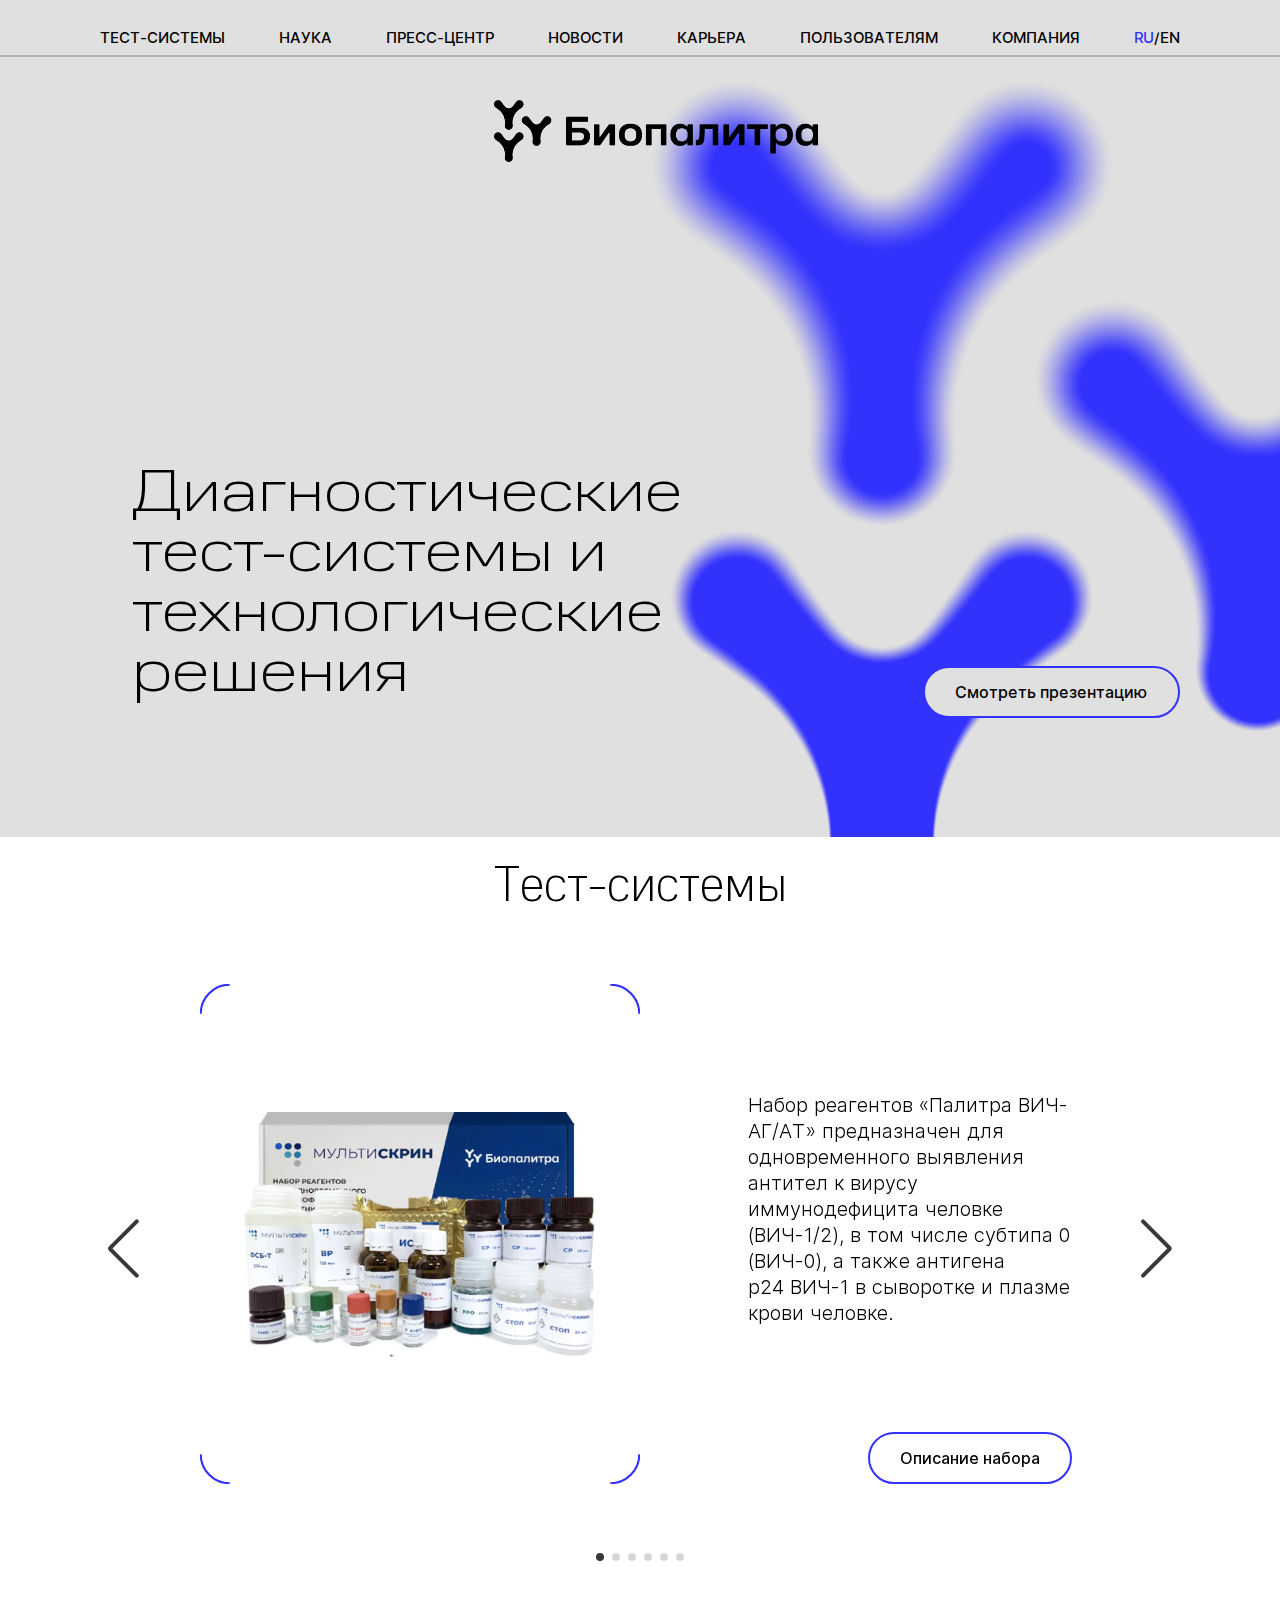
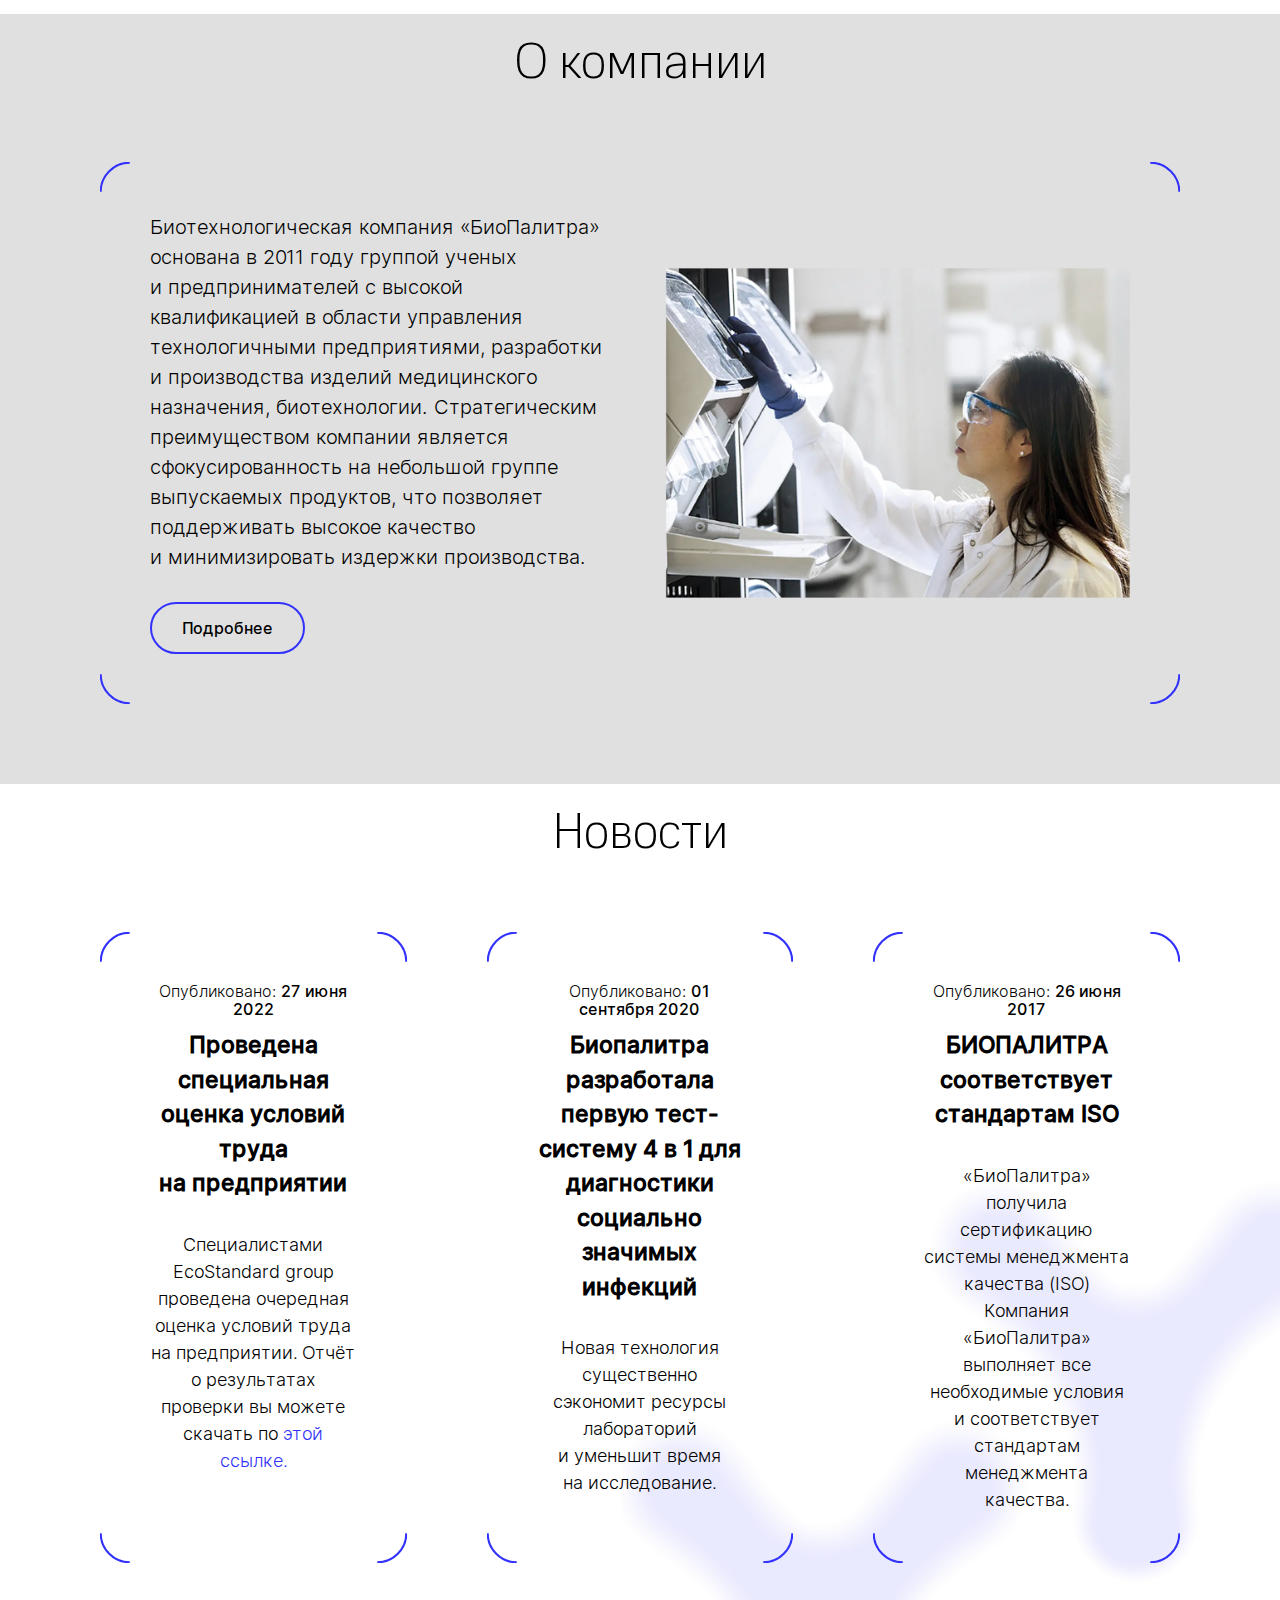
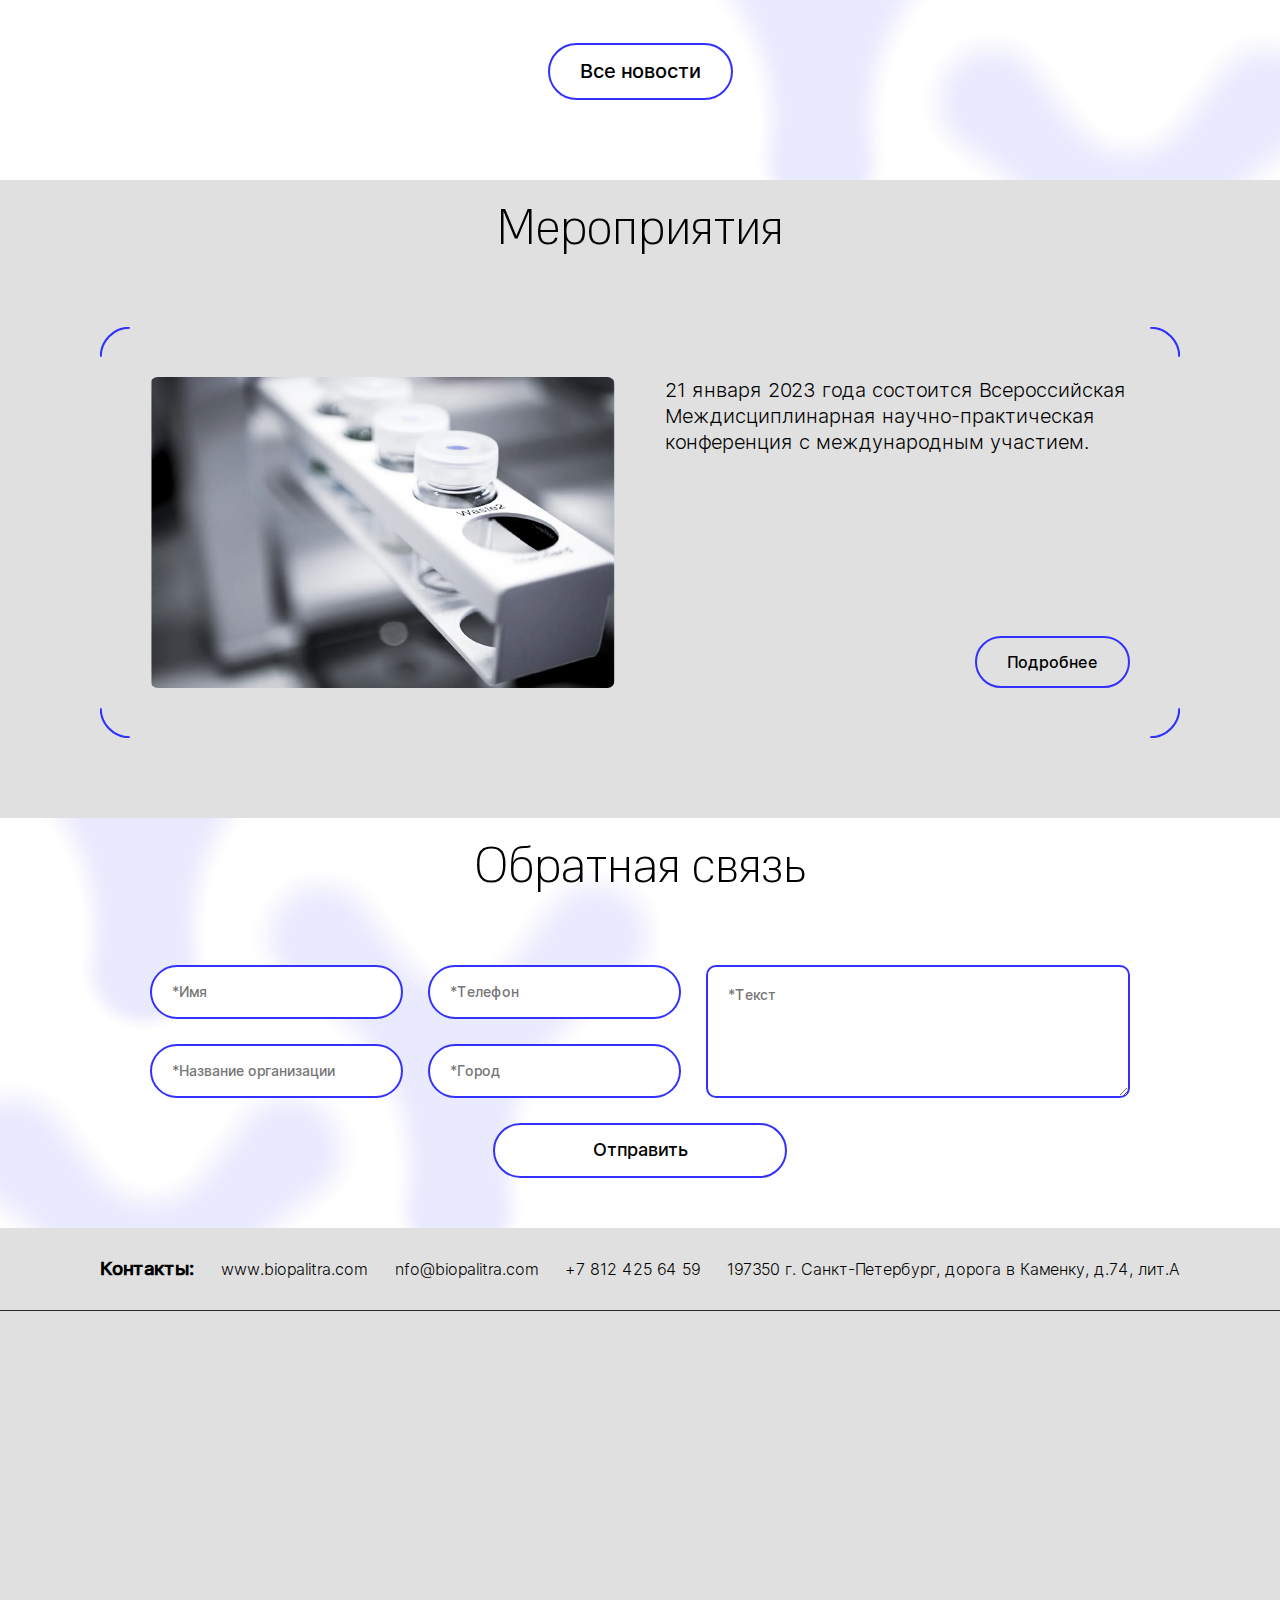
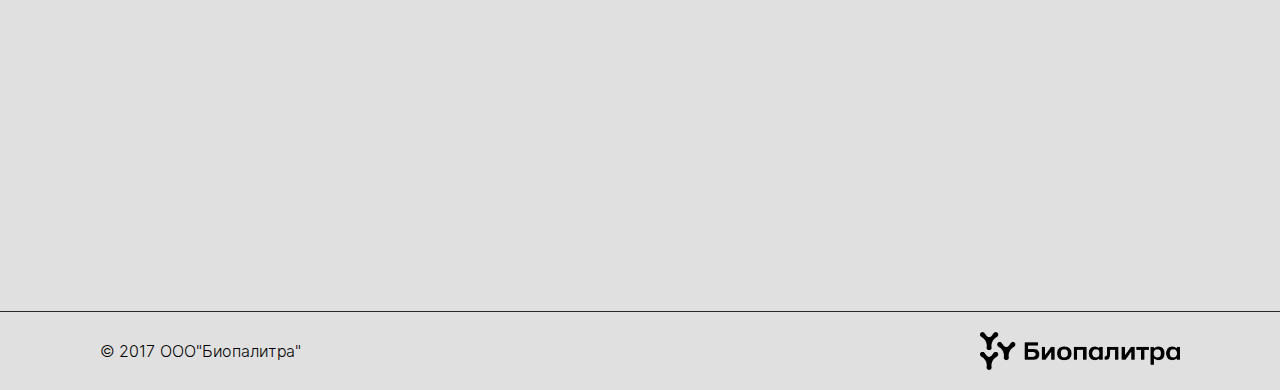
==== commit 5e3c2e4d: "public" ====
--- a/index.html
+++ b/index.html
@@ -4,8 +4,8 @@
   <meta charset="UTF-8">
   <meta http-equiv="X-UA-Compatible" content="IE=edge">
   <meta name="viewport" content="width=device-width, initial-scale=1.0">
-  <link rel="stylesheet" href="./css/style.min.css?_v=20221211142120">
-  <script src="https://api-maps.yandex.ru/2.1/?apikey=9cf1ee83-8dcf-42ab-9e11-797c4377ed3e&lang=ru_RU&_v=20221211142120" type="text/javascript">
+  <link rel="stylesheet" href="./css/style.min.css?_v=20221212123958">
+  <script src="https://api-maps.yandex.ru/2.1/?apikey=9cf1ee83-8dcf-42ab-9e11-797c4377ed3e&lang=ru_RU&_v=20221212123958" type="text/javascript">
   </script>
   <title>Главная</title>
 </head>
@@ -33,9 +33,9 @@
     <div class="hero__content">
       <div class="hero__text-wrapper">
         <h1 class="hero__title">
-          Разработка <br>и производство
+          Диагностические тест-системы и технологические решения
         </h1>
-        <p class="hero__text">наборов лабораторной <br>диагностики и&nbsp;социально значимых <br>заболеваний человека</p>
+        <!-- <p class="hero__text">наборов лабораторной <br>диагностики и&nbsp;социально значимых <br>заболеваний человека</p> -->
 
       </div>
       <a href="http://biopalitra.com/images/BP-catalog-RUS.pdf" target="_blank" class="main__link reset-link">Смотреть презентацию</a>
@@ -58,152 +58,152 @@
           <div class="swiper-slide__container">
             <div class="swiper-slide__img-container">
               <div class="swiper-slide__img-wrapper">
-                <picture><source srcset="img/product-img.webp" type="image/webp"><img src="img/product-img.png" alt="product-1" class="swiper-slide__img"></picture>
-                <svg class="angle-img tl">
-                  <use xlink:href="img/icons/icons.svg#angle"></use>
-                </svg>
-                <svg class="angle-img tr">
-                  <use xlink:href="img/icons/icons.svg#angle"></use>
-                </svg>
-                <svg class="angle-img br">
-                  <use xlink:href="img/icons/icons.svg#angle"></use>
-                </svg>
-                <svg class="angle-img bl">
-                  <use xlink:href="img/icons/icons.svg#angle"></use>
-                </svg>
-              </div>
-            </div>
-            <div class="swiper-slide__text-container">
-              <p class="swiper-slide__text">
-                Набор реагентов &laquo;Палитра ВИЧ-АГ/АТ&raquo; предназначен для одновременного выявления антител
-                к&nbsp;вирусу иммунодефицита человке (ВИЧ-1/2), в&nbsp;том числе субтипа&nbsp;0 (ВИЧ-0), а&nbsp;также
-                антигена р24&nbsp;ВИЧ-1&nbsp;в сыворотке и&nbsp;плазме крови человке.
-              </p>
-              <a href="https://www.youtube.com/watch?v=-BMtH1ty1XU&feature=emb_logo" class="main__link reset-link" target="_blank">Описание набора</a>
-            </div>
-          </div>
-        </div>
-        <div class="swiper-slide">
-          <div class="swiper-slide__container">
-            <div class="swiper-slide__img-container">
-              <div class="swiper-slide__img-wrapper">
-                <picture><source srcset="img/product-img.webp" type="image/webp"><img src="img/product-img.png" alt="product-1" class="swiper-slide__img"></picture>
-                <svg class="angle-img tl">
-                  <use xlink:href="img/icons/icons.svg#angle"></use>
-                </svg>
-                <svg class="angle-img tr">
-                  <use xlink:href="img/icons/icons.svg#angle"></use>
-                </svg>
-                <svg class="angle-img br">
-                  <use xlink:href="img/icons/icons.svg#angle"></use>
-                </svg>
-                <svg class="angle-img bl">
-                  <use xlink:href="img/icons/icons.svg#angle"></use>
-                </svg>
-              </div>
-            </div>
-            <div class="swiper-slide__text-container">
-              <p class="swiper-slide__text">
-                Набор реагентов &laquo;Палитра ВИЧ-АГ/АТ&raquo; предназначен для одновременного выявления антител
-                к&nbsp;вирусу иммунодефицита человке (ВИЧ-1/2), в&nbsp;том числе субтипа&nbsp;0 (ВИЧ-0), а&nbsp;также
-                антигена р24&nbsp;ВИЧ-1&nbsp;в сыворотке и&nbsp;плазме крови человке.
-              </p>
-              <a href="https://www.youtube.com/watch?v=-BMtH1ty1XU&feature=emb_logo" class="main__link reset-link" target="_blank">Описание набора</a>
-            </div>
-          </div>
-        </div>
-        <div class="swiper-slide">
-          <div class="swiper-slide__container">
-            <div class="swiper-slide__img-container">
-              <div class="swiper-slide__img-wrapper">
-                <picture><source srcset="img/product-img.webp" type="image/webp"><img src="img/product-img.png" alt="product-1" class="swiper-slide__img"></picture>
-                <svg class="angle-img tl">
-                  <use xlink:href="img/icons/icons.svg#angle"></use>
-                </svg>
-                <svg class="angle-img tr">
-                  <use xlink:href="img/icons/icons.svg#angle"></use>
-                </svg>
-                <svg class="angle-img br">
-                  <use xlink:href="img/icons/icons.svg#angle"></use>
-                </svg>
-                <svg class="angle-img bl">
-                  <use xlink:href="img/icons/icons.svg#angle"></use>
-                </svg>
-              </div>
-            </div>
-            <div class="swiper-slide__text-container">
-              <p class="swiper-slide__text">
-                Набор реагентов &laquo;Палитра ВИЧ-АГ/АТ&raquo; предназначен для одновременного выявления антител
-                к&nbsp;вирусу иммунодефицита человке (ВИЧ-1/2), в&nbsp;том числе субтипа&nbsp;0 (ВИЧ-0), а&nbsp;также
-                антигена р24&nbsp;ВИЧ-1&nbsp;в сыворотке и&nbsp;плазме крови человке.
-              </p>
-              <a href="https://www.youtube.com/watch?v=-BMtH1ty1XU&feature=emb_logo" class="main__link reset-link" target="_blank">Описание набора</a>
-            </div>
-          </div>
-        </div>
-        <div class="swiper-slide">
-          <div class="swiper-slide__container">
-            <div class="swiper-slide__img-container">
-              <div class="swiper-slide__img-wrapper">
-                <picture><source srcset="img/product-img.webp" type="image/webp"><img src="img/product-img.png" alt="product-1" class="swiper-slide__img"></picture>
-                <svg class="angle-img tl">
-                  <use xlink:href="img/icons/icons.svg#angle"></use>
-                </svg>
-                <svg class="angle-img tr">
-                  <use xlink:href="img/icons/icons.svg#angle"></use>
-                </svg>
-                <svg class="angle-img br">
-                  <use xlink:href="img/icons/icons.svg#angle"></use>
-                </svg>
-                <svg class="angle-img bl">
-                  <use xlink:href="img/icons/icons.svg#angle"></use>
-                </svg>
-              </div>
-            </div>
-            <div class="swiper-slide__text-container">
-              <p class="swiper-slide__text">
-                Набор реагентов &laquo;Палитра ВИЧ-АГ/АТ&raquo; предназначен для одновременного выявления антител
-                к&nbsp;вирусу иммунодефицита человке (ВИЧ-1/2), в&nbsp;том числе субтипа&nbsp;0 (ВИЧ-0), а&nbsp;также
-                антигена р24&nbsp;ВИЧ-1&nbsp;в сыворотке и&nbsp;плазме крови человке.
-              </p>
-              <a href="https://www.youtube.com/watch?v=-BMtH1ty1XU&feature=emb_logo" class="main__link reset-link" target="_blank">Описание набора</a>
-            </div>
-          </div>
-        </div>
-        <div class="swiper-slide">
-          <div class="swiper-slide__container">
-            <div class="swiper-slide__img-container">
-              <div class="swiper-slide__img-wrapper">
-                <picture><source srcset="img/product-img.webp" type="image/webp"><img src="img/product-img.png" alt="product-1" class="swiper-slide__img"></picture>
-                <svg class="angle-img tl">
-                  <use xlink:href="img/icons/icons.svg#angle"></use>
-                </svg>
-                <svg class="angle-img tr">
-                  <use xlink:href="img/icons/icons.svg#angle"></use>
-                </svg>
-                <svg class="angle-img br">
-                  <use xlink:href="img/icons/icons.svg#angle"></use>
-                </svg>
-                <svg class="angle-img bl">
-                  <use xlink:href="img/icons/icons.svg#angle"></use>
-                </svg>
-              </div>
-            </div>
-            <div class="swiper-slide__text-container">
-              <p class="swiper-slide__text">
-                Набор реагентов &laquo;Палитра ВИЧ-АГ/АТ&raquo; предназначен для одновременного выявления антител
-                к&nbsp;вирусу иммунодефицита человке (ВИЧ-1/2), в&nbsp;том числе субтипа&nbsp;0 (ВИЧ-0), а&nbsp;также
-                антигена р24&nbsp;ВИЧ-1&nbsp;в сыворотке и&nbsp;плазме крови человке.
-              </p>
-              <a href="https://www.youtube.com/watch?v=-BMtH1ty1XU&feature=emb_logo" class="main__link reset-link" target="_blank">Описание набора</a>
-            </div>
-          </div>
-        </div>
-        <div class="swiper-slide">
-          <div class="swiper-slide__container">
-            <div class="swiper-slide__img-container">
-              <div class="swiper-slide__img-wrapper">
-                <picture><source srcset="img/product-img.webp" type="image/webp"><img src="img/product-img.png" alt="product-1" class="swiper-slide__img"></picture>
+                <picture><source srcset="img/product-img.webp" type="image/webp"><img src="img/product-img.jpg" alt="product-1" class="swiper-slide__img"></picture>
+                <svg class="angle-img tl">
+                  <use xlink:href="img/icons/icons.svg#angle"></use>
+                </svg>
+                <svg class="angle-img tr">
+                  <use xlink:href="img/icons/icons.svg#angle"></use>
+                </svg>
+                <svg class="angle-img br">
+                  <use xlink:href="img/icons/icons.svg#angle"></use>
+                </svg>
+                <svg class="angle-img bl">
+                  <use xlink:href="img/icons/icons.svg#angle"></use>
+                </svg>
+              </div>
+            </div>
+            <div class="swiper-slide__text-container">
+              <p class="swiper-slide__text">
+                Набор реагентов &laquo;Палитра ВИЧ-АГ/АТ&raquo; предназначен для одновременного выявления антител
+                к&nbsp;вирусу иммунодефицита человке (ВИЧ-1/2), в&nbsp;том числе субтипа&nbsp;0 (ВИЧ-0), а&nbsp;также
+                антигена р24&nbsp;ВИЧ-1&nbsp;в сыворотке и&nbsp;плазме крови человке.
+              </p>
+              <a href="https://www.youtube.com/watch?v=-BMtH1ty1XU&feature=emb_logo" class="main__link reset-link" target="_blank">Описание набора</a>
+            </div>
+          </div>
+        </div>
+        <div class="swiper-slide">
+          <div class="swiper-slide__container">
+            <div class="swiper-slide__img-container">
+              <div class="swiper-slide__img-wrapper">
+                <picture><source srcset="img/product-img.webp" type="image/webp"><img src="img/product-img.jpg" alt="product-1" class="swiper-slide__img"></picture>
+                <svg class="angle-img tl">
+                  <use xlink:href="img/icons/icons.svg#angle"></use>
+                </svg>
+                <svg class="angle-img tr">
+                  <use xlink:href="img/icons/icons.svg#angle"></use>
+                </svg>
+                <svg class="angle-img br">
+                  <use xlink:href="img/icons/icons.svg#angle"></use>
+                </svg>
+                <svg class="angle-img bl">
+                  <use xlink:href="img/icons/icons.svg#angle"></use>
+                </svg>
+              </div>
+            </div>
+            <div class="swiper-slide__text-container">
+              <p class="swiper-slide__text">
+                Набор реагентов &laquo;Палитра ВИЧ-АГ/АТ&raquo; предназначен для одновременного выявления антител
+                к&nbsp;вирусу иммунодефицита человке (ВИЧ-1/2), в&nbsp;том числе субтипа&nbsp;0 (ВИЧ-0), а&nbsp;также
+                антигена р24&nbsp;ВИЧ-1&nbsp;в сыворотке и&nbsp;плазме крови человке.
+              </p>
+              <a href="https://www.youtube.com/watch?v=-BMtH1ty1XU&feature=emb_logo" class="main__link reset-link" target="_blank">Описание набора</a>
+            </div>
+          </div>
+        </div>
+        <div class="swiper-slide">
+          <div class="swiper-slide__container">
+            <div class="swiper-slide__img-container">
+              <div class="swiper-slide__img-wrapper">
+                <picture><source srcset="img/product-img.webp" type="image/webp"><img src="img/product-img.jpg" alt="product-1" class="swiper-slide__img"></picture>
+                <svg class="angle-img tl">
+                  <use xlink:href="img/icons/icons.svg#angle"></use>
+                </svg>
+                <svg class="angle-img tr">
+                  <use xlink:href="img/icons/icons.svg#angle"></use>
+                </svg>
+                <svg class="angle-img br">
+                  <use xlink:href="img/icons/icons.svg#angle"></use>
+                </svg>
+                <svg class="angle-img bl">
+                  <use xlink:href="img/icons/icons.svg#angle"></use>
+                </svg>
+              </div>
+            </div>
+            <div class="swiper-slide__text-container">
+              <p class="swiper-slide__text">
+                Набор реагентов &laquo;Палитра ВИЧ-АГ/АТ&raquo; предназначен для одновременного выявления антител
+                к&nbsp;вирусу иммунодефицита человке (ВИЧ-1/2), в&nbsp;том числе субтипа&nbsp;0 (ВИЧ-0), а&nbsp;также
+                антигена р24&nbsp;ВИЧ-1&nbsp;в сыворотке и&nbsp;плазме крови человке.
+              </p>
+              <a href="https://www.youtube.com/watch?v=-BMtH1ty1XU&feature=emb_logo" class="main__link reset-link" target="_blank">Описание набора</a>
+            </div>
+          </div>
+        </div>
+        <div class="swiper-slide">
+          <div class="swiper-slide__container">
+            <div class="swiper-slide__img-container">
+              <div class="swiper-slide__img-wrapper">
+                <picture><source srcset="img/product-img.webp" type="image/webp"><img src="img/product-img.jpg" alt="product-1" class="swiper-slide__img"></picture>
+                <svg class="angle-img tl">
+                  <use xlink:href="img/icons/icons.svg#angle"></use>
+                </svg>
+                <svg class="angle-img tr">
+                  <use xlink:href="img/icons/icons.svg#angle"></use>
+                </svg>
+                <svg class="angle-img br">
+                  <use xlink:href="img/icons/icons.svg#angle"></use>
+                </svg>
+                <svg class="angle-img bl">
+                  <use xlink:href="img/icons/icons.svg#angle"></use>
+                </svg>
+              </div>
+            </div>
+            <div class="swiper-slide__text-container">
+              <p class="swiper-slide__text">
+                Набор реагентов &laquo;Палитра ВИЧ-АГ/АТ&raquo; предназначен для одновременного выявления антител
+                к&nbsp;вирусу иммунодефицита человке (ВИЧ-1/2), в&nbsp;том числе субтипа&nbsp;0 (ВИЧ-0), а&nbsp;также
+                антигена р24&nbsp;ВИЧ-1&nbsp;в сыворотке и&nbsp;плазме крови человке.
+              </p>
+              <a href="https://www.youtube.com/watch?v=-BMtH1ty1XU&feature=emb_logo" class="main__link reset-link" target="_blank">Описание набора</a>
+            </div>
+          </div>
+        </div>
+        <div class="swiper-slide">
+          <div class="swiper-slide__container">
+            <div class="swiper-slide__img-container">
+              <div class="swiper-slide__img-wrapper">
+                <picture><source srcset="img/product-img.webp" type="image/webp"><img src="img/product-img.jpg" alt="product-1" class="swiper-slide__img"></picture>
+                <svg class="angle-img tl">
+                  <use xlink:href="img/icons/icons.svg#angle"></use>
+                </svg>
+                <svg class="angle-img tr">
+                  <use xlink:href="img/icons/icons.svg#angle"></use>
+                </svg>
+                <svg class="angle-img br">
+                  <use xlink:href="img/icons/icons.svg#angle"></use>
+                </svg>
+                <svg class="angle-img bl">
+                  <use xlink:href="img/icons/icons.svg#angle"></use>
+                </svg>
+              </div>
+            </div>
+            <div class="swiper-slide__text-container">
+              <p class="swiper-slide__text">
+                Набор реагентов &laquo;Палитра ВИЧ-АГ/АТ&raquo; предназначен для одновременного выявления антител
+                к&nbsp;вирусу иммунодефицита человке (ВИЧ-1/2), в&nbsp;том числе субтипа&nbsp;0 (ВИЧ-0), а&nbsp;также
+                антигена р24&nbsp;ВИЧ-1&nbsp;в сыворотке и&nbsp;плазме крови человке.
+              </p>
+              <a href="https://www.youtube.com/watch?v=-BMtH1ty1XU&feature=emb_logo" class="main__link reset-link" target="_blank">Описание набора</a>
+            </div>
+          </div>
+        </div>
+        <div class="swiper-slide">
+          <div class="swiper-slide__container">
+            <div class="swiper-slide__img-container">
+              <div class="swiper-slide__img-wrapper">
+                <picture><source srcset="img/product-img.webp" type="image/webp"><img src="img/product-img.jpg" alt="product-1" class="swiper-slide__img"></picture>
                 <svg class="angle-img tl">
                   <use xlink:href="img/icons/icons.svg#angle"></use>
                 </svg>
@@ -252,7 +252,8 @@
         <use xlink:href="img/icons/icons.svg#angle"></use>
       </svg>
       <div class="about__content-text-container">
-        <p class="about__text">Биотехнологическая компания &laquo;БиоПалитра&raquo; основана в&nbsp;2011 году группой ученых и&nbsp;предпринимателей с&nbsp;высокой квалификацией в&nbsp;области управления технологичными предприятиями, разработки и&nbsp;производства изделий медицинского назначения, биотехнологии.</p>
+        <p class="about__text">Биотехнологическая компания &laquo;БиоПалитра&raquo; основана в&nbsp;2011 году группой ученых и&nbsp;предпринимателей с&nbsp;высокой квалификацией в&nbsp;области управления технологичными предприятиями, разработки и&nbsp;производства изделий медицинского назначения, биотехнологии.
+          Стратегическим преимуществом компании является сфокусированность на&nbsp;небольшой группе выпускаемых продуктов, что позволяет поддерживать высокое качество и&nbsp;минимизировать издержки производства. </p>
         <a href="#" class="main__link reset-link about__link">Подробнее</a>
       </div>
       <div class="about__content-img-container">
@@ -262,6 +263,7 @@
     
   </div>
 </section>
+
     <section class="news" id="news">
   <div class="container">
     <h2 class="news__title">
@@ -367,9 +369,19 @@
   </div>
 </section>
     <section class="feedback" id="feedback">
-  <div class="container">
-    <!-- <h2 class="feedback__title">Обратная связь</h2> -->
-    <script data-b24-form="inline/3/nrzwpm" data-skip-moving="true">(function(w,d,u){var s=d.createElement('script');s.async=true;s.src=u+?_v=20221211142120'?'+(Date.now()/180000|0);var h=d.getElementsByTagName('script')[0];h.parentNode.insertBefore(s,h);})(window,document,'https://cdn-ru.bitrix24.ru/b23550652/crm/form/loader_3.js');</script>
+  <div class="container feedback__container">
+    <h2 class="feedback__title">Обратная связь</h2>
+    <form action="#" class="form feedback__form">
+      <div class="form__input-wrapper">
+        <input type="text" class="form__input" placeholder="*Имя">
+        <input type="tel" class="form__input" placeholder="*Телефон">
+        <input type="text" class="form__input" placeholder="*Название организации">
+        <input type="text" class="form__input" placeholder="*Город">
+        <textarea type="text" class="form__input" placeholder="*Текст"></textarea>
+      </div>
+      <button class="reset-btn form__btn main__link" >Отправить</button>
+    </form>
+    <!-- <script data-b24-form="inline/3/nrzwpm" data-skip-moving="true">(function(w,d,u){var s=d.createElement('script');s.async=true;s.src=u+?_v=20221212123958'?'+(Date.now()/180000|0);var h=d.getElementsByTagName('script')[0];h.parentNode.insertBefore(s,h);})(window,document,'https://cdn-ru.bitrix24.ru/b23550652/crm/form/loader_3.js');</script> -->
   </div>
 </section>
     <section class="contacts" id="contacts">
@@ -380,7 +392,7 @@
     <a href="tel:+78124256459" class="contacts__item reset-link">+7 812 425 64 59</a>
     <span class="contacts__item">197350 г. Санкт-Петербург, дорога в Каменку, д.74, лит.А</span>
   </div>
-  <div id="map" style="height: 400px" class="contacts__map"></div>
+  <div id="map" class="contacts__map" style="height: 600px;"></div>
 </section>
   </main>
   <footer class="footer">
@@ -390,6 +402,12 @@
   </div>
 
 </footer>
-  <script src="js/app.min.js?_v=20221211142120"></script>
+  <script src="js/app.min.js?_v=20221212123958"></script>
+  <script>
+    (function(w,d,u){
+            var s=d.createElement('script');s.async=true;s.src=u+'?'+(Date.now()/60000|0);
+            var h=d.getElementsByTagName('script')[0];h.parentNode.insertBefore(s,h);
+    })(window,document,'https://cdn-ru.bitrix24.ru/b23550652/crm/site_button/loader_1_o4b8wk.js');
+</script>
 </body>
 </html>--- a/css/style.min.css
+++ b/css/style.min.css
@@ -1 +1 @@
-@font-face{font-family:swiper-icons;src:url("data:application/font-woff;charset=utf-8;base64, [base64]//wADZ2x5ZgAAAywAAADMAAAD2MHtryVoZWFkAAABbAAAADAAAAA2E2+eoWhoZWEAAAGcAAAAHwAAACQC9gDzaG10eAAAAigAAAAZAAAArgJkABFsb2NhAAAC0AAAAFoAAABaFQAUGG1heHAAAAG8AAAAHwAAACAAcABAbmFtZQAAA/gAAAE5AAACXvFdBwlwb3N0AAAFNAAAAGIAAACE5s74hXjaY2BkYGAAYpf5Hu/j+W2+MnAzMYDAzaX6QjD6/4//Bxj5GA8AuRwMYGkAPywL13jaY2BkYGA88P8Agx4j+/8fQDYfA1AEBWgDAIB2BOoAeNpjYGRgYNBh4GdgYgABEMnIABJzYNADCQAACWgAsQB42mNgYfzCOIGBlYGB0YcxjYGBwR1Kf2WQZGhhYGBiYGVmgAFGBiQQkOaawtDAoMBQxXjg/wEGPcYDDA4wNUA2CCgwsAAAO4EL6gAAeNpj2M0gyAACqxgGNWBkZ2D4/wMA+xkDdgAAAHjaY2BgYGaAYBkGRgYQiAHyGMF8FgYHIM3DwMHABGQrMOgyWDLEM1T9/w8UBfEMgLzE////P/5//f/V/xv+r4eaAAeMbAxwIUYmIMHEgKYAYjUcsDAwsLKxc3BycfPw8jEQA/[base64]/uznmfPFBNODM2K7MTQ45YEAZqGP81AmGGcF3iPqOop0r1SPTaTbVkfUe4HXj97wYE+yNwWYxwWu4v1ugWHgo3S1XdZEVqWM7ET0cfnLGxWfkgR42o2PvWrDMBSFj/IHLaF0zKjRgdiVMwScNRAoWUoH78Y2icB/yIY09An6AH2Bdu/UB+yxopYshQiEvnvu0dURgDt8QeC8PDw7Fpji3fEA4z/PEJ6YOB5hKh4dj3EvXhxPqH/SKUY3rJ7srZ4FZnh1PMAtPhwP6fl2PMJMPDgeQ4rY8YT6Gzao0eAEA409DuggmTnFnOcSCiEiLMgxCiTI6Cq5DZUd3Qmp10vO0LaLTd2cjN4fOumlc7lUYbSQcZFkutRG7g6JKZKy0RmdLY680CDnEJ+UMkpFFe1RN7nxdVpXrC4aTtnaurOnYercZg2YVmLN/d/gczfEimrE/fs/bOuq29Zmn8tloORaXgZgGa78yO9/cnXm2BpaGvq25Dv9S4E9+5SIc9PqupJKhYFSSl47+Qcr1mYNAAAAeNptw0cKwkAAAMDZJA8Q7OUJvkLsPfZ6zFVERPy8qHh2YER+3i/BP83vIBLLySsoKimrqKqpa2hp6+jq6RsYGhmbmJqZSy0sraxtbO3sHRydnEMU4uR6yx7JJXveP7WrDycAAAAAAAH//wACeNpjYGRgYOABYhkgZgJCZgZNBkYGLQZtIJsFLMYAAAw3ALgAeNolizEKgDAQBCchRbC2sFER0YD6qVQiBCv/H9ezGI6Z5XBAw8CBK/m5iQQVauVbXLnOrMZv2oLdKFa8Pjuru2hJzGabmOSLzNMzvutpB3N42mNgZGBg4GKQYzBhYMxJLMlj4GBgAYow/P/PAJJhLM6sSoWKfWCAAwDAjgbRAAB42mNgYGBkAIIbCZo5IPrmUn0hGA0AO8EFTQAA");font-weight:400;font-style:normal}:root{--swiper-theme-color:#007aff}.swiper{margin-left:auto;margin-right:auto;position:relative;overflow:hidden;list-style:none;padding:0;z-index:1}.swiper-vertical>.swiper-wrapper{-webkit-box-orient:vertical;-webkit-box-direction:normal;-ms-flex-direction:column;flex-direction:column}.swiper-wrapper{position:relative;width:100%;height:100%;z-index:1;display:-webkit-box;display:-ms-flexbox;display:flex;-webkit-transition-property:-webkit-transform;transition-property:-webkit-transform;-o-transition-property:transform;transition-property:transform;transition-property:transform,-webkit-transform;-webkit-box-sizing:content-box;box-sizing:content-box}.swiper-android .swiper-slide,.swiper-wrapper{-webkit-transform:translate3d(0,0,0);transform:translate3d(0,0,0)}.swiper-pointer-events{-ms-touch-action:pan-y;touch-action:pan-y}.swiper-pointer-events.swiper-vertical{-ms-touch-action:pan-x;touch-action:pan-x}.swiper-slide{-ms-flex-negative:0;flex-shrink:0;width:100%;height:100%;position:relative;-webkit-transition-property:-webkit-transform;transition-property:-webkit-transform;-o-transition-property:transform;transition-property:transform;transition-property:transform,-webkit-transform}.swiper-slide-invisible-blank{visibility:hidden}.swiper-autoheight,.swiper-autoheight .swiper-slide{height:auto}.swiper-autoheight .swiper-wrapper{-webkit-box-align:start;-ms-flex-align:start;align-items:flex-start;-webkit-transition-property:height,-webkit-transform;transition-property:height,-webkit-transform;-o-transition-property:transform,height;transition-property:transform,height;transition-property:transform,height,-webkit-transform}.swiper-backface-hidden .swiper-slide{-webkit-transform:translateZ(0);transform:translateZ(0);-webkit-backface-visibility:hidden;backface-visibility:hidden}.swiper-3d,.swiper-3d.swiper-css-mode .swiper-wrapper{-webkit-perspective:1200px;perspective:1200px}.swiper-3d .swiper-cube-shadow,.swiper-3d .swiper-slide,.swiper-3d .swiper-slide-shadow,.swiper-3d .swiper-slide-shadow-bottom,.swiper-3d .swiper-slide-shadow-left,.swiper-3d .swiper-slide-shadow-right,.swiper-3d .swiper-slide-shadow-top,.swiper-3d .swiper-wrapper{-webkit-transform-style:preserve-3d;transform-style:preserve-3d}.swiper-3d .swiper-slide-shadow,.swiper-3d .swiper-slide-shadow-bottom,.swiper-3d .swiper-slide-shadow-left,.swiper-3d .swiper-slide-shadow-right,.swiper-3d .swiper-slide-shadow-top{position:absolute;left:0;top:0;width:100%;height:100%;pointer-events:none;z-index:10}.swiper-3d .swiper-slide-shadow{background:rgba(0,0,0,.15)}.swiper-3d .swiper-slide-shadow-left{background-image:-webkit-gradient(linear,right top,left top,from(rgba(0,0,0,.5)),to(rgba(0,0,0,0)));background-image:-o-linear-gradient(right,rgba(0,0,0,.5),rgba(0,0,0,0));background-image:linear-gradient(to left,rgba(0,0,0,.5),rgba(0,0,0,0))}.swiper-3d .swiper-slide-shadow-right{background-image:-webkit-gradient(linear,left top,right top,from(rgba(0,0,0,.5)),to(rgba(0,0,0,0)));background-image:-o-linear-gradient(left,rgba(0,0,0,.5),rgba(0,0,0,0));background-image:linear-gradient(to right,rgba(0,0,0,.5),rgba(0,0,0,0))}.swiper-3d .swiper-slide-shadow-top{background-image:-webkit-gradient(linear,left bottom,left top,from(rgba(0,0,0,.5)),to(rgba(0,0,0,0)));background-image:-o-linear-gradient(bottom,rgba(0,0,0,.5),rgba(0,0,0,0));background-image:linear-gradient(to top,rgba(0,0,0,.5),rgba(0,0,0,0))}.swiper-3d .swiper-slide-shadow-bottom{background-image:-webkit-gradient(linear,left top,left bottom,from(rgba(0,0,0,.5)),to(rgba(0,0,0,0)));background-image:-o-linear-gradient(top,rgba(0,0,0,.5),rgba(0,0,0,0));background-image:linear-gradient(to bottom,rgba(0,0,0,.5),rgba(0,0,0,0))}.swiper-css-mode>.swiper-wrapper{overflow:auto;scrollbar-width:none;-ms-overflow-style:none}.swiper-css-mode>.swiper-wrapper::-webkit-scrollbar{display:none}.swiper-css-mode>.swiper-wrapper>.swiper-slide{scroll-snap-align:start start}.swiper-horizontal.swiper-css-mode>.swiper-wrapper{-ms-scroll-snap-type:x mandatory;scroll-snap-type:x mandatory}.swiper-vertical.swiper-css-mode>.swiper-wrapper{-ms-scroll-snap-type:y mandatory;scroll-snap-type:y mandatory}.swiper-centered>.swiper-wrapper::before{content:"";-ms-flex-negative:0;flex-shrink:0;-webkit-box-ordinal-group:10000;-ms-flex-order:9999;order:9999}.swiper-centered.swiper-horizontal>.swiper-wrapper>.swiper-slide:first-child{-webkit-margin-start:var(--swiper-centered-offset-before);margin-inline-start:var(--swiper-centered-offset-before)}.swiper-centered.swiper-horizontal>.swiper-wrapper::before{height:100%;min-height:1px;width:var(--swiper-centered-offset-after)}.swiper-centered.swiper-vertical>.swiper-wrapper>.swiper-slide:first-child{-webkit-margin-before:var(--swiper-centered-offset-before);margin-block-start:var(--swiper-centered-offset-before)}.swiper-centered.swiper-vertical>.swiper-wrapper::before{width:100%;min-width:1px;height:var(--swiper-centered-offset-after)}.swiper-centered>.swiper-wrapper>.swiper-slide{scroll-snap-align:center center}.swiper-virtual .swiper-slide{-webkit-backface-visibility:hidden;-webkit-transform:translateZ(0);transform:translateZ(0)}.swiper-virtual.swiper-css-mode .swiper-wrapper::after{content:"";position:absolute;left:0;top:0;pointer-events:none}.swiper-virtual.swiper-css-mode.swiper-horizontal .swiper-wrapper::after{height:1px;width:var(--swiper-virtual-size)}.swiper-virtual.swiper-css-mode.swiper-vertical .swiper-wrapper::after{width:1px;height:var(--swiper-virtual-size)}:root{--swiper-navigation-size:44px}.swiper-button-next,.swiper-button-prev{position:absolute;top:50%;width:calc(var(--swiper-navigation-size)/ 44 * 27);height:var(--swiper-navigation-size);margin-top:calc(0px - var(--swiper-navigation-size)/ 2);z-index:10;cursor:pointer;display:-webkit-box;display:-ms-flexbox;display:flex;-webkit-box-align:center;-ms-flex-align:center;align-items:center;-webkit-box-pack:center;-ms-flex-pack:center;justify-content:center;color:var(--swiper-navigation-color,var(--swiper-theme-color))}.swiper-button-next.swiper-button-disabled,.swiper-button-prev.swiper-button-disabled{opacity:.35;cursor:auto;pointer-events:none}.swiper-button-next.swiper-button-hidden,.swiper-button-prev.swiper-button-hidden{opacity:0;cursor:auto;pointer-events:none}.swiper-navigation-disabled .swiper-button-next,.swiper-navigation-disabled .swiper-button-prev{display:none!important}.swiper-button-next:after,.swiper-button-prev:after{font-family:swiper-icons;font-size:var(--swiper-navigation-size);text-transform:none!important;letter-spacing:0;font-variant:initial;line-height:1}.swiper-button-prev,.swiper-rtl .swiper-button-next{left:10px;right:auto}.swiper-button-prev:after,.swiper-rtl .swiper-button-next:after{content:"prev"}.swiper-button-next,.swiper-rtl .swiper-button-prev{right:10px;left:auto}.swiper-button-next:after,.swiper-rtl .swiper-button-prev:after{content:"next"}.swiper-button-lock{display:none}.swiper-pagination{position:absolute;text-align:center;-webkit-transition:.3s opacity;-o-transition:.3s opacity;transition:.3s opacity;-webkit-transform:translate3d(0,0,0);transform:translate3d(0,0,0);z-index:10}.swiper-pagination.swiper-pagination-hidden{opacity:0}.swiper-pagination-disabled>.swiper-pagination,.swiper-pagination.swiper-pagination-disabled{display:none!important}.swiper-horizontal>.swiper-pagination-bullets,.swiper-pagination-bullets.swiper-pagination-horizontal,.swiper-pagination-custom,.swiper-pagination-fraction{bottom:10px;left:0;width:100%}.swiper-pagination-bullets-dynamic{overflow:hidden;font-size:0}.swiper-pagination-bullets-dynamic .swiper-pagination-bullet{-webkit-transform:scale(.33);-ms-transform:scale(.33);transform:scale(.33);position:relative}.swiper-pagination-bullets-dynamic .swiper-pagination-bullet-active{-webkit-transform:scale(1);-ms-transform:scale(1);transform:scale(1)}.swiper-pagination-bullets-dynamic .swiper-pagination-bullet-active-main{-webkit-transform:scale(1);-ms-transform:scale(1);transform:scale(1)}.swiper-pagination-bullets-dynamic .swiper-pagination-bullet-active-prev{-webkit-transform:scale(.66);-ms-transform:scale(.66);transform:scale(.66)}.swiper-pagination-bullets-dynamic .swiper-pagination-bullet-active-prev-prev{-webkit-transform:scale(.33);-ms-transform:scale(.33);transform:scale(.33)}.swiper-pagination-bullets-dynamic .swiper-pagination-bullet-active-next{-webkit-transform:scale(.66);-ms-transform:scale(.66);transform:scale(.66)}.swiper-pagination-bullets-dynamic .swiper-pagination-bullet-active-next-next{-webkit-transform:scale(.33);-ms-transform:scale(.33);transform:scale(.33)}.swiper-pagination-bullet{width:var(--swiper-pagination-bullet-width,var(--swiper-pagination-bullet-size,8px));height:var(--swiper-pagination-bullet-height,var(--swiper-pagination-bullet-size,8px));display:inline-block;border-radius:50%;background:var(--swiper-pagination-bullet-inactive-color,#000);opacity:var(--swiper-pagination-bullet-inactive-opacity,.2)}button.swiper-pagination-bullet{border:none;margin:0;padding:0;-webkit-box-shadow:none;box-shadow:none;-webkit-appearance:none;-moz-appearance:none;appearance:none}.swiper-pagination-clickable .swiper-pagination-bullet{cursor:pointer}.swiper-pagination-bullet:only-child{display:none!important}.swiper-pagination-bullet-active{opacity:var(--swiper-pagination-bullet-opacity,1);background:var(--swiper-pagination-color,var(--swiper-theme-color))}.swiper-pagination-vertical.swiper-pagination-bullets,.swiper-vertical>.swiper-pagination-bullets{right:10px;top:50%;-webkit-transform:translate3d(0,-50%,0);transform:translate3d(0,-50%,0)}.swiper-pagination-vertical.swiper-pagination-bullets .swiper-pagination-bullet,.swiper-vertical>.swiper-pagination-bullets .swiper-pagination-bullet{margin:var(--swiper-pagination-bullet-vertical-gap,6px) 0;display:block}.swiper-pagination-vertical.swiper-pagination-bullets.swiper-pagination-bullets-dynamic,.swiper-vertical>.swiper-pagination-bullets.swiper-pagination-bullets-dynamic{top:50%;-webkit-transform:translateY(-50%);-ms-transform:translateY(-50%);transform:translateY(-50%);width:8px}.swiper-pagination-vertical.swiper-pagination-bullets.swiper-pagination-bullets-dynamic .swiper-pagination-bullet,.swiper-vertical>.swiper-pagination-bullets.swiper-pagination-bullets-dynamic .swiper-pagination-bullet{display:inline-block;-webkit-transition:.2s top,.2s -webkit-transform;transition:.2s top,.2s -webkit-transform;-o-transition:.2s transform,.2s top;transition:.2s transform,.2s top;transition:.2s transform,.2s top,.2s -webkit-transform}.swiper-horizontal>.swiper-pagination-bullets .swiper-pagination-bullet,.swiper-pagination-horizontal.swiper-pagination-bullets .swiper-pagination-bullet{margin:0 var(--swiper-pagination-bullet-horizontal-gap,4px)}.swiper-horizontal>.swiper-pagination-bullets.swiper-pagination-bullets-dynamic,.swiper-pagination-horizontal.swiper-pagination-bullets.swiper-pagination-bullets-dynamic{left:50%;-webkit-transform:translateX(-50%);-ms-transform:translateX(-50%);transform:translateX(-50%);white-space:nowrap}.swiper-horizontal>.swiper-pagination-bullets.swiper-pagination-bullets-dynamic .swiper-pagination-bullet,.swiper-pagination-horizontal.swiper-pagination-bullets.swiper-pagination-bullets-dynamic .swiper-pagination-bullet{-webkit-transition:.2s left,.2s -webkit-transform;transition:.2s left,.2s -webkit-transform;-o-transition:.2s transform,.2s left;transition:.2s transform,.2s left;transition:.2s transform,.2s left,.2s -webkit-transform}.swiper-horizontal.swiper-rtl>.swiper-pagination-bullets-dynamic .swiper-pagination-bullet{-webkit-transition:.2s right,.2s -webkit-transform;transition:.2s right,.2s -webkit-transform;-o-transition:.2s transform,.2s right;transition:.2s transform,.2s right;transition:.2s transform,.2s right,.2s -webkit-transform}.swiper-pagination-progressbar{background:rgba(0,0,0,.25);position:absolute}.swiper-pagination-progressbar .swiper-pagination-progressbar-fill{background:var(--swiper-pagination-color,var(--swiper-theme-color));position:absolute;left:0;top:0;width:100%;height:100%;-webkit-transform:scale(0);-ms-transform:scale(0);transform:scale(0);-webkit-transform-origin:left top;-ms-transform-origin:left top;transform-origin:left top}.swiper-rtl .swiper-pagination-progressbar .swiper-pagination-progressbar-fill{-webkit-transform-origin:right top;-ms-transform-origin:right top;transform-origin:right top}.swiper-horizontal>.swiper-pagination-progressbar,.swiper-pagination-progressbar.swiper-pagination-horizontal,.swiper-pagination-progressbar.swiper-pagination-vertical.swiper-pagination-progressbar-opposite,.swiper-vertical>.swiper-pagination-progressbar.swiper-pagination-progressbar-opposite{width:100%;height:4px;left:0;top:0}.swiper-horizontal>.swiper-pagination-progressbar.swiper-pagination-progressbar-opposite,.swiper-pagination-progressbar.swiper-pagination-horizontal.swiper-pagination-progressbar-opposite,.swiper-pagination-progressbar.swiper-pagination-vertical,.swiper-vertical>.swiper-pagination-progressbar{width:4px;height:100%;left:0;top:0}.swiper-pagination-lock{display:none}.swiper-scrollbar{border-radius:10px;position:relative;-ms-touch-action:none;background:rgba(0,0,0,.1)}.swiper-scrollbar-disabled>.swiper-scrollbar,.swiper-scrollbar.swiper-scrollbar-disabled{display:none!important}.swiper-horizontal>.swiper-scrollbar,.swiper-scrollbar.swiper-scrollbar-horizontal{position:absolute;left:1%;bottom:3px;z-index:50;height:5px;width:98%}.swiper-scrollbar.swiper-scrollbar-vertical,.swiper-vertical>.swiper-scrollbar{position:absolute;right:3px;top:1%;z-index:50;width:5px;height:98%}.swiper-scrollbar-drag{height:100%;width:100%;position:relative;background:rgba(0,0,0,.5);border-radius:10px;left:0;top:0}.swiper-scrollbar-cursor-drag{cursor:move}.swiper-scrollbar-lock{display:none}.swiper-zoom-container{width:100%;height:100%;display:-webkit-box;display:-ms-flexbox;display:flex;-webkit-box-pack:center;-ms-flex-pack:center;justify-content:center;-webkit-box-align:center;-ms-flex-align:center;align-items:center;text-align:center}.swiper-zoom-container>canvas,.swiper-zoom-container>img,.swiper-zoom-container>svg{max-width:100%;max-height:100%;-o-object-fit:contain;object-fit:contain}.swiper-slide-zoomed{cursor:move}.swiper-lazy-preloader{width:42px;height:42px;position:absolute;left:50%;top:50%;margin-left:-21px;margin-top:-21px;z-index:10;-webkit-transform-origin:50%;-ms-transform-origin:50%;transform-origin:50%;-webkit-box-sizing:border-box;box-sizing:border-box;border:4px solid var(--swiper-preloader-color,var(--swiper-theme-color));border-radius:50%;border-top-color:transparent}.swiper-watch-progress .swiper-slide-visible .swiper-lazy-preloader,.swiper:not(.swiper-watch-progress) .swiper-lazy-preloader{-webkit-animation:swiper-preloader-spin 1s infinite linear;animation:swiper-preloader-spin 1s infinite linear}.swiper-lazy-preloader-white{--swiper-preloader-color:#fff}.swiper-lazy-preloader-black{--swiper-preloader-color:#000}@-webkit-keyframes swiper-preloader-spin{0%{-webkit-transform:rotate(0);transform:rotate(0)}100%{-webkit-transform:rotate(360deg);transform:rotate(360deg)}}@keyframes swiper-preloader-spin{0%{-webkit-transform:rotate(0);transform:rotate(0)}100%{-webkit-transform:rotate(360deg);transform:rotate(360deg)}}.swiper .swiper-notification{position:absolute;left:0;top:0;pointer-events:none;opacity:0;z-index:-1000}.swiper-free-mode>.swiper-wrapper{-webkit-transition-timing-function:ease-out;-o-transition-timing-function:ease-out;transition-timing-function:ease-out;margin:0 auto}.swiper-grid>.swiper-wrapper{-ms-flex-wrap:wrap;flex-wrap:wrap}.swiper-grid-column>.swiper-wrapper{-ms-flex-wrap:wrap;flex-wrap:wrap;-webkit-box-orient:vertical;-webkit-box-direction:normal;-ms-flex-direction:column;flex-direction:column}.swiper-fade.swiper-free-mode .swiper-slide{-webkit-transition-timing-function:ease-out;-o-transition-timing-function:ease-out;transition-timing-function:ease-out}.swiper-fade .swiper-slide{pointer-events:none;-webkit-transition-property:opacity;-o-transition-property:opacity;transition-property:opacity}.swiper-fade .swiper-slide .swiper-slide{pointer-events:none}.swiper-fade .swiper-slide-active,.swiper-fade .swiper-slide-active .swiper-slide-active{pointer-events:auto}.swiper-cube{overflow:visible}.swiper-cube .swiper-slide{pointer-events:none;-webkit-backface-visibility:hidden;backface-visibility:hidden;z-index:1;visibility:hidden;-webkit-transform-origin:0 0;-ms-transform-origin:0 0;transform-origin:0 0;width:100%;height:100%}.swiper-cube .swiper-slide .swiper-slide{pointer-events:none}.swiper-cube.swiper-rtl .swiper-slide{-webkit-transform-origin:100% 0;-ms-transform-origin:100% 0;transform-origin:100% 0}.swiper-cube .swiper-slide-active,.swiper-cube .swiper-slide-active .swiper-slide-active{pointer-events:auto}.swiper-cube .swiper-slide-active,.swiper-cube .swiper-slide-next,.swiper-cube .swiper-slide-next+.swiper-slide,.swiper-cube .swiper-slide-prev{pointer-events:auto;visibility:visible}.swiper-cube .swiper-slide-shadow-bottom,.swiper-cube .swiper-slide-shadow-left,.swiper-cube .swiper-slide-shadow-right,.swiper-cube .swiper-slide-shadow-top{z-index:0;-webkit-backface-visibility:hidden;backface-visibility:hidden}.swiper-cube .swiper-cube-shadow{position:absolute;left:0;bottom:0;width:100%;height:100%;opacity:.6;z-index:0}.swiper-cube .swiper-cube-shadow:before{content:"";background:#000;position:absolute;left:0;top:0;bottom:0;right:0;-webkit-filter:blur(50px);filter:blur(50px)}.swiper-flip{overflow:visible}.swiper-flip .swiper-slide{pointer-events:none;-webkit-backface-visibility:hidden;backface-visibility:hidden;z-index:1}.swiper-flip .swiper-slide .swiper-slide{pointer-events:none}.swiper-flip .swiper-slide-active,.swiper-flip .swiper-slide-active .swiper-slide-active{pointer-events:auto}.swiper-flip .swiper-slide-shadow-bottom,.swiper-flip .swiper-slide-shadow-left,.swiper-flip .swiper-slide-shadow-right,.swiper-flip .swiper-slide-shadow-top{z-index:0;-webkit-backface-visibility:hidden;backface-visibility:hidden}.swiper-creative .swiper-slide{-webkit-backface-visibility:hidden;backface-visibility:hidden;overflow:hidden;-webkit-transition-property:opacity,height,-webkit-transform;transition-property:opacity,height,-webkit-transform;-o-transition-property:transform,opacity,height;transition-property:transform,opacity,height;transition-property:transform,opacity,height,-webkit-transform}.swiper-cards{overflow:visible}.swiper-cards .swiper-slide{-webkit-transform-origin:center bottom;-ms-transform-origin:center bottom;transform-origin:center bottom;-webkit-backface-visibility:hidden;backface-visibility:hidden;overflow:hidden}.container{margin:0 auto;padding:0 55px}.nav__list-link:hover::after{left:-30px;right:-30px;opacity:1}.main__link:hover{color:#fff;background-color:#3232fc;-webkit-box-shadow:0 0 20px 0 #3232fc;box-shadow:0 0 20px 0 #3232fc}.b24-form-btn-block .b24-form-btn:hover{color:#fff;background-color:#3232fc;-webkit-box-shadow:0 0 20px 0 #3232fc;box-shadow:0 0 20px 0 #3232fc}a.contacts__item:hover{color:#3232fc}@font-face{font-family:NormalidadCompact;font-display:swap;src:url(../fonts/NormalidadCompact-Black.woff2) format("woff2"),url(../fonts/NormalidadCompact-Black.woff) format("woff");font-weight:900;font-style:normal}@font-face{font-family:NormalidadCompact;font-display:swap;src:url(../fonts/NormalidadCompact-Medium.woff2) format("woff2"),url(../fonts/NormalidadCompact-Medium.woff) format("woff");font-weight:500;font-style:normal}@font-face{font-family:NormalidadCompact;font-display:swap;src:url(../fonts/NormalidadCompact-Thin.woff2) format("woff2"),url(../fonts/NormalidadCompact-Thin.woff) format("woff");font-weight:100;font-style:normal}@font-face{font-family:NormalidadExtended;font-display:swap;src:url(../fonts/NormalidadExtended-Thin.woff2) format("woff2"),url(../fonts/NormalidadExtended-Thin.woff) format("woff");font-weight:100;font-style:normal}@font-face{font-family:NormalidadCompact;font-display:swap;src:url(../fonts/NormalidadCompact-Thin_1.woff2) format("woff2"),url(../fonts/NormalidadCompact-Thin_1.woff) format("woff");font-weight:400;font-style:normal}@font-face{font-family:NormalidadCompact;font-display:swap;src:url(../fonts/NormalidadCompact-Regular.woff2) format("woff2"),url(../fonts/NormalidadCompact-Regular.woff) format("woff");font-weight:400;font-style:normal}@font-face{font-family:NormalidadText;font-display:swap;src:url(../fonts/NormalidadText-Thin.woff2) format("woff2"),url(../fonts/NormalidadText-Thin.woff) format("woff");font-weight:100;font-style:normal}@font-face{font-family:NormalidadVar;font-display:swap;src:url(../fonts/NormalidadVar-Regular.woff2) format("woff2"),url(../fonts/NormalidadVar-Regular.woff) format("woff");font-weight:400;font-style:normal}@font-face{font-family:NormalidadWide;font-display:swap;src:url(../fonts/NormalidadWide-Thin.woff2) format("woff2"),url(../fonts/NormalidadWide-Thin.woff) format("woff");font-weight:100;font-style:normal}@font-face{font-family:NormalidadUltraExtended;font-display:swap;src:url(../fonts/NormalidadUltraExtended-Thin.woff2) format("woff2"),url(../fonts/NormalidadUltraExtended-Thin.woff) format("woff");font-weight:100;font-style:normal}@font-face{font-family:inter;font-display:swap;src:url(../fonts/inter-light.woff2) format("woff2"),url(../fonts/inter-light.woff) format("woff");font-weight:300;font-style:normal}@font-face{font-family:inter;font-display:swap;src:url(../fonts/inter-medium.woff2) format("woff2"),url(../fonts/inter-medium.woff) format("woff");font-weight:500;font-style:normal}@font-face{font-family:NormalidadCompact;font-display:swap;src:url(../fonts/NormalidadCompact-Light.woff2) format("woff2"),url(../fonts/NormalidadCompact-Light.woff) format("woff");font-weight:300;font-style:normal}@font-face{font-family:NormalidadCompact;font-display:swap;src:url(../fonts/NormalidadCompact-Bold.woff2) format("woff2"),url(../fonts/NormalidadCompact-Bold.woff) format("woff");font-weight:700;font-style:normal}/*! normalize.css v8.0.1 | MIT License | github.com/necolas/normalize.css */html{line-height:1.15;-webkit-text-size-adjust:100%}body{margin:0}main{display:block}h1{font-size:2em;margin:.67em 0}hr{-webkit-box-sizing:content-box;box-sizing:content-box;height:0;overflow:visible}pre{font-family:monospace,monospace;font-size:1em}a{background-color:transparent}abbr[title]{border-bottom:none;text-decoration:underline;-webkit-text-decoration:underline dotted;text-decoration:underline dotted}b,strong{font-weight:bolder}code,kbd,samp{font-family:monospace,monospace;font-size:1em}small{font-size:80%}sub,sup{font-size:75%;line-height:0;position:relative;vertical-align:baseline}sub{bottom:-.25em}sup{top:-.5em}img{border-style:none}button,input,optgroup,select,textarea{font-family:inherit;font-size:100%;line-height:1.15;margin:0}button,input{overflow:visible}button,select{text-transform:none}[type=button],[type=reset],[type=submit],button{-webkit-appearance:button}[type=button]::-moz-focus-inner,[type=reset]::-moz-focus-inner,[type=submit]::-moz-focus-inner,button::-moz-focus-inner{border-style:none;padding:0}[type=button]:-moz-focusring,[type=reset]:-moz-focusring,[type=submit]:-moz-focusring,button:-moz-focusring{outline:1px dotted ButtonText}fieldset{padding:.35em .75em .625em}legend{-webkit-box-sizing:border-box;box-sizing:border-box;color:inherit;display:table;max-width:100%;padding:0;white-space:normal}progress{vertical-align:baseline}textarea{overflow:auto}[type=checkbox],[type=radio]{-webkit-box-sizing:border-box;box-sizing:border-box;padding:0}[type=number]::-webkit-inner-spin-button,[type=number]::-webkit-outer-spin-button{height:auto}[type=search]{-webkit-appearance:textfield;outline-offset:-2px}[type=search]::-webkit-search-decoration{-webkit-appearance:none}::-webkit-file-upload-button{-webkit-appearance:button;font:inherit}details{display:block}summary{display:list-item}template{display:none}[hidden]{display:none}a,h1,h2,h3,h4,h5,p{margin:0}.reset-list{padding:0;margin:0;list-style-type:none}.reset-link{text-decoration:none}.reset-btn{margin:0;padding:0;border:none;outline:0;background-color:transparent;cursor:pointer;-webkit-box-sizing:border-box;box-sizing:border-box}.reset-input{margin:0;padding:0;outline:0;border:none;background:0 0}.header{background-color:#e0e0e0;border-bottom:2px solid #b3b3b3}.nav__list{display:-webkit-box;display:-ms-flexbox;display:flex;-webkit-box-align:center;-ms-flex-align:center;align-items:center;-webkit-box-pack:justify;-ms-flex-pack:justify;justify-content:space-between}.nav__list-item span,.nav__list-link,.nav__list-link-language{position:relative;display:inline-block;padding:30px 0 10px 0;font-weight:400;font-size:15px;line-height:1;color:#000}.nav__list-link::after{content:"";position:absolute;bottom:-2px;left:50%;right:50%;height:3px;border-radius:10px;opacity:0;background-color:#3232fc;-webkit-transition:all .3s ease-in-out;-o-transition:all .3s ease-in-out;transition:all .3s ease-in-out}.nav__list-link-language_active{color:#3232fc}.no-webp .hero{background-image:url(../img/hero-background.png)}.hero{background-color:#e0e0e0;background-repeat:no-repeat;background-position:108% 25%;background-size:50%}.hero__container{display:-webkit-box;display:-ms-flexbox;display:flex;-webkit-box-orient:vertical;-webkit-box-direction:normal;-ms-flex-direction:column;flex-direction:column;-webkit-box-align:baseline;-ms-flex-align:baseline;align-items:baseline;-webkit-box-pack:justify;-ms-flex-pack:justify;justify-content:space-between}.hero__logo{margin-bottom:250px;width:30%;padding-top:4%;padding-left:3%}.hero__content{display:-webkit-box;display:-ms-flexbox;display:flex;-webkit-box-pack:justify;-ms-flex-pack:justify;justify-content:space-between;padding-bottom:11%;width:100%}.hero__title{margin-bottom:2%;font-family:NormalidadWide;font-weight:600;font-size:90px;letter-spacing:.3rem;line-height:1}.hero__text{font-family:NormalidadCompact;font-weight:300;font-size:30px}.hero__text-wrapper{-webkit-box-flex:1;-ms-flex-positive:1;flex-grow:1;padding-left:3%}.about{padding:20px 0;background-color:#e0e0e0}.about__title{margin-bottom:70px;font-family:NormalidadCompact;font-size:60px;font-weight:200;text-align:center}.about__content{position:relative;display:-ms-grid;display:grid;-ms-grid-columns:1fr 1fr;grid-template-columns:1fr 1fr;padding:50px;min-height:100px}.about__content-text-container{display:-webkit-box;display:-ms-flexbox;display:flex;-webkit-box-align:center;-ms-flex-align:center;align-items:center;-webkit-box-orient:vertical;-webkit-box-direction:normal;-ms-flex-direction:column;flex-direction:column;-webkit-box-pack:justify;-ms-flex-pack:justify;justify-content:space-between;-webkit-box-align:baseline;-ms-flex-align:baseline;align-items:baseline;padding:5% 10% 0 20%}.about__text{font-size:23px;line-height:1.5}.about__link.main__link{-ms-flex-item-align:baseline;align-self:baseline}.about__content-img-container{display:-webkit-box;display:-ms-flexbox;display:flex;-webkit-box-align:center;-ms-flex-align:center;align-items:center;-webkit-box-pack:center;-ms-flex-pack:center;justify-content:center}.about__img{max-width:70%}.events{padding:20px 0;background-color:#e0e0e0}.events__title{margin-bottom:70px;font-family:NormalidadCompact;font-size:60px;font-weight:200;text-align:center}.events__content{position:relative;display:-ms-grid;display:grid;-ms-grid-columns:1fr 1fr;grid-template-columns:1fr 1fr;padding:50px;min-height:100px}.events__content-text-container{display:-webkit-box;display:-ms-flexbox;display:flex;-webkit-box-align:center;-ms-flex-align:center;align-items:center;-webkit-box-orient:vertical;-webkit-box-direction:normal;-ms-flex-direction:column;flex-direction:column;-webkit-box-pack:justify;-ms-flex-pack:justify;justify-content:space-between;-webkit-box-align:baseline;-ms-flex-align:baseline;align-items:baseline;padding:5% 10% 0 20%}.events__text{font-size:30px;line-height:1.5}.events__link.main__link{-ms-flex-item-align:end;-ms-grid-row-align:end;align-self:end}.events__content-img-container{display:-webkit-box;display:-ms-flexbox;display:flex;-webkit-box-align:center;-ms-flex-align:center;align-items:center;-webkit-box-pack:center;-ms-flex-pack:center;justify-content:center}.events__img{max-width:70%}.no-webp .news{background-image:url(../img/news-bkg.png)}.news{padding:20px 0;padding-bottom:80px;background-repeat:no-repeat;background-position:bottom right}.news__content{display:-ms-grid;display:grid;-ms-grid-columns:1fr 1fr 1fr;grid-template-columns:1fr 1fr 1fr;-webkit-column-gap:80px;-moz-column-gap:80px;column-gap:80px;margin-bottom:80px}.news__title{margin-bottom:70px;font-family:NormalidadCompact;font-size:60px;font-weight:200;text-align:center}.news__link-wrapper{display:-webkit-box;display:-ms-flexbox;display:flex;-webkit-box-pack:center;-ms-flex-pack:center;justify-content:center}.news__link{display:block;-ms-flex-item-align:end;align-self:flex-end;padding:15px 30px;font-weight:400;color:#000;white-space:nowrap;border:2px solid #3232fc;border-radius:100px;-webkit-transition:all .3s ease-in-out;-o-transition:all .3s ease-in-out;transition:all .3s ease-in-out;padding:15px 60px;font-size:23px}.news__item{position:relative;display:-webkit-box;display:-ms-flexbox;display:flex;-webkit-box-align:center;-ms-flex-align:center;align-items:center;-webkit-box-orient:vertical;-webkit-box-direction:normal;-ms-flex-direction:column;flex-direction:column;padding:80px 60px;min-height:100px}.news__item-public{margin-bottom:10px;text-align:center}.news__item-date{font-weight:400}.news__item-title{margin-bottom:30px;font-size:23px;line-height:1.5;text-align:center}.news__item-text{font-size:18px;line-height:1.5;text-align:center}.news__item-link{color:#3232fc}.no-webp .feedback{background-image:url(../img/feedback-bkg.png)}.feedback{padding:50px 0;background-repeat:no-repeat;background-position:left bottom}.feedback__title{margin-bottom:70px;font-family:NormalidadCompact;font-size:60px;font-weight:200;text-align:center}.contacts{padding:0;padding-top:30px;background-color:#e0e0e0}.contacts__container{display:-webkit-box;display:-ms-flexbox;display:flex;-webkit-box-align:center;-ms-flex-align:center;align-items:center;-webkit-box-pack:justify;-ms-flex-pack:justify;justify-content:space-between;margin-bottom:30px}.contacts__item{color:#000;-webkit-transition:color .3s ease-in-out;-o-transition:color .3s ease-in-out;transition:color .3s ease-in-out}.contacts__map{border:1px solid #282828;border-right:none;border-left:none;-webkit-filter:grayscale(1);filter:grayscale(1)}.footer{padding:30px 0;background-color:#cecdcd}.footer__container{display:-webkit-box;display:-ms-flexbox;display:flex;-webkit-box-align:center;-ms-flex-align:center;align-items:center;-webkit-box-pack:justify;-ms-flex-pack:justify;justify-content:space-between}.footer__logo-img{max-width:200px}.products{padding-top:20px;padding-bottom:100px}.products__container{position:relative}.products__title{margin-bottom:70px;font-family:NormalidadCompact;font-size:60px;font-weight:200;text-align:center}.swiper-slide{display:-webkit-box;display:-ms-flexbox;display:flex;-webkit-box-align:center;-ms-flex-align:center;align-items:center}.swiper-slide__container{display:-ms-grid;display:grid;-ms-grid-columns:1fr 1fr;grid-template-columns:1fr 1fr;padding-bottom:30px}.swiper-slide__img-container{padding-left:100px;height:500px}.swiper-slide__img-wrapper{display:-webkit-box;display:-ms-flexbox;display:flex;-webkit-box-align:center;-ms-flex-align:center;align-items:center;-webkit-box-pack:center;-ms-flex-pack:center;justify-content:center;position:relative;height:100%}.swiper-slide__text-container{display:-webkit-box;display:-ms-flexbox;display:flex;-webkit-box-orient:vertical;-webkit-box-direction:normal;-ms-flex-direction:column;flex-direction:column;-webkit-box-pack:justify;-ms-flex-pack:justify;justify-content:space-between;padding:20% 20% 0 20%}.swiper-slide__text{font-size:23px}.swiper-slide__img{max-width:80%}.swiper-horizontal>.swiper-pagination-bullets,.swiper-pagination-bullets.swiper-pagination-horizontal,.swiper-pagination-custom,.swiper-pagination-fraction{bottom:-50px}.swiper-pagination-bullet{background-color:#383838}.swiper-button-next::after,.swiper-button-prev::after{font-size:60px;color:#383838}body{font-family:inter,sans-serif;font-weight:300}picture{display:-webkit-box;display:-ms-flexbox;display:flex;-webkit-box-pack:center;-ms-flex-pack:center;justify-content:center;-webkit-box-align:center;-ms-flex-align:center;align-items:center}.angle-img{position:absolute;width:30px;height:30px;stroke-width:3px}.tl{top:0;left:0}.tr{top:0;right:0;-webkit-transform:rotate(90deg);-ms-transform:rotate(90deg);transform:rotate(90deg)}.bl{bottom:0;left:0;-webkit-transform:rotate(270deg);-ms-transform:rotate(270deg);transform:rotate(270deg)}.br{bottom:0;right:0;-webkit-transform:rotate(180deg);-ms-transform:rotate(180deg);transform:rotate(180deg)}.main__link{display:block;-ms-flex-item-align:end;align-self:flex-end;padding:15px 30px;font-weight:400;color:#000;white-space:nowrap;border:2px solid #3232fc;border-radius:100px;-webkit-transition:all .3s ease-in-out;-o-transition:all .3s ease-in-out;transition:all .3s ease-in-out}.webp .hero{background-image:url(../img/hero-background.webp)}.webp .news{background-image:url(../img/news-bkg.webp)}.webp .feedback{background-image:url(../img/feedback-bkg.webp)}+@font-face{font-family:swiper-icons;src:url("data:application/font-woff;charset=utf-8;base64, [base64]//wADZ2x5ZgAAAywAAADMAAAD2MHtryVoZWFkAAABbAAAADAAAAA2E2+eoWhoZWEAAAGcAAAAHwAAACQC9gDzaG10eAAAAigAAAAZAAAArgJkABFsb2NhAAAC0AAAAFoAAABaFQAUGG1heHAAAAG8AAAAHwAAACAAcABAbmFtZQAAA/gAAAE5AAACXvFdBwlwb3N0AAAFNAAAAGIAAACE5s74hXjaY2BkYGAAYpf5Hu/j+W2+MnAzMYDAzaX6QjD6/4//Bxj5GA8AuRwMYGkAPywL13jaY2BkYGA88P8Agx4j+/8fQDYfA1AEBWgDAIB2BOoAeNpjYGRgYNBh4GdgYgABEMnIABJzYNADCQAACWgAsQB42mNgYfzCOIGBlYGB0YcxjYGBwR1Kf2WQZGhhYGBiYGVmgAFGBiQQkOaawtDAoMBQxXjg/wEGPcYDDA4wNUA2CCgwsAAAO4EL6gAAeNpj2M0gyAACqxgGNWBkZ2D4/wMA+xkDdgAAAHjaY2BgYGaAYBkGRgYQiAHyGMF8FgYHIM3DwMHABGQrMOgyWDLEM1T9/w8UBfEMgLzE////P/5//f/V/xv+r4eaAAeMbAxwIUYmIMHEgKYAYjUcsDAwsLKxc3BycfPw8jEQA/[base64]/uznmfPFBNODM2K7MTQ45YEAZqGP81AmGGcF3iPqOop0r1SPTaTbVkfUe4HXj97wYE+yNwWYxwWu4v1ugWHgo3S1XdZEVqWM7ET0cfnLGxWfkgR42o2PvWrDMBSFj/IHLaF0zKjRgdiVMwScNRAoWUoH78Y2icB/yIY09An6AH2Bdu/UB+yxopYshQiEvnvu0dURgDt8QeC8PDw7Fpji3fEA4z/PEJ6YOB5hKh4dj3EvXhxPqH/SKUY3rJ7srZ4FZnh1PMAtPhwP6fl2PMJMPDgeQ4rY8YT6Gzao0eAEA409DuggmTnFnOcSCiEiLMgxCiTI6Cq5DZUd3Qmp10vO0LaLTd2cjN4fOumlc7lUYbSQcZFkutRG7g6JKZKy0RmdLY680CDnEJ+UMkpFFe1RN7nxdVpXrC4aTtnaurOnYercZg2YVmLN/d/gczfEimrE/fs/bOuq29Zmn8tloORaXgZgGa78yO9/cnXm2BpaGvq25Dv9S4E9+5SIc9PqupJKhYFSSl47+Qcr1mYNAAAAeNptw0cKwkAAAMDZJA8Q7OUJvkLsPfZ6zFVERPy8qHh2YER+3i/BP83vIBLLySsoKimrqKqpa2hp6+jq6RsYGhmbmJqZSy0sraxtbO3sHRydnEMU4uR6yx7JJXveP7WrDycAAAAAAAH//wACeNpjYGRgYOABYhkgZgJCZgZNBkYGLQZtIJsFLMYAAAw3ALgAeNolizEKgDAQBCchRbC2sFER0YD6qVQiBCv/H9ezGI6Z5XBAw8CBK/m5iQQVauVbXLnOrMZv2oLdKFa8Pjuru2hJzGabmOSLzNMzvutpB3N42mNgZGBg4GKQYzBhYMxJLMlj4GBgAYow/P/PAJJhLM6sSoWKfWCAAwDAjgbRAAB42mNgYGBkAIIbCZo5IPrmUn0hGA0AO8EFTQAA");font-weight:400;font-style:normal}:root{--swiper-theme-color:#007aff}.swiper{margin-left:auto;margin-right:auto;position:relative;overflow:hidden;list-style:none;padding:0;z-index:1}.swiper-vertical>.swiper-wrapper{-webkit-box-orient:vertical;-webkit-box-direction:normal;-ms-flex-direction:column;flex-direction:column}.swiper-wrapper{position:relative;width:100%;height:100%;z-index:1;display:-webkit-box;display:-ms-flexbox;display:flex;-webkit-transition-property:-webkit-transform;transition-property:-webkit-transform;-o-transition-property:transform;transition-property:transform;transition-property:transform,-webkit-transform;-webkit-box-sizing:content-box;box-sizing:content-box}.swiper-android .swiper-slide,.swiper-wrapper{-webkit-transform:translate3d(0,0,0);transform:translate3d(0,0,0)}.swiper-pointer-events{-ms-touch-action:pan-y;touch-action:pan-y}.swiper-pointer-events.swiper-vertical{-ms-touch-action:pan-x;touch-action:pan-x}.swiper-slide{-ms-flex-negative:0;flex-shrink:0;width:100%;height:100%;position:relative;-webkit-transition-property:-webkit-transform;transition-property:-webkit-transform;-o-transition-property:transform;transition-property:transform;transition-property:transform,-webkit-transform}.swiper-slide-invisible-blank{visibility:hidden}.swiper-autoheight,.swiper-autoheight .swiper-slide{height:auto}.swiper-autoheight .swiper-wrapper{-webkit-box-align:start;-ms-flex-align:start;align-items:flex-start;-webkit-transition-property:height,-webkit-transform;transition-property:height,-webkit-transform;-o-transition-property:transform,height;transition-property:transform,height;transition-property:transform,height,-webkit-transform}.swiper-backface-hidden .swiper-slide{-webkit-transform:translateZ(0);transform:translateZ(0);-webkit-backface-visibility:hidden;backface-visibility:hidden}.swiper-3d,.swiper-3d.swiper-css-mode .swiper-wrapper{-webkit-perspective:1200px;perspective:1200px}.swiper-3d .swiper-cube-shadow,.swiper-3d .swiper-slide,.swiper-3d .swiper-slide-shadow,.swiper-3d .swiper-slide-shadow-bottom,.swiper-3d .swiper-slide-shadow-left,.swiper-3d .swiper-slide-shadow-right,.swiper-3d .swiper-slide-shadow-top,.swiper-3d .swiper-wrapper{-webkit-transform-style:preserve-3d;transform-style:preserve-3d}.swiper-3d .swiper-slide-shadow,.swiper-3d .swiper-slide-shadow-bottom,.swiper-3d .swiper-slide-shadow-left,.swiper-3d .swiper-slide-shadow-right,.swiper-3d .swiper-slide-shadow-top{position:absolute;left:0;top:0;width:100%;height:100%;pointer-events:none;z-index:10}.swiper-3d .swiper-slide-shadow{background:rgba(0,0,0,.15)}.swiper-3d .swiper-slide-shadow-left{background-image:-webkit-gradient(linear,right top,left top,from(rgba(0,0,0,.5)),to(rgba(0,0,0,0)));background-image:-o-linear-gradient(right,rgba(0,0,0,.5),rgba(0,0,0,0));background-image:linear-gradient(to left,rgba(0,0,0,.5),rgba(0,0,0,0))}.swiper-3d .swiper-slide-shadow-right{background-image:-webkit-gradient(linear,left top,right top,from(rgba(0,0,0,.5)),to(rgba(0,0,0,0)));background-image:-o-linear-gradient(left,rgba(0,0,0,.5),rgba(0,0,0,0));background-image:linear-gradient(to right,rgba(0,0,0,.5),rgba(0,0,0,0))}.swiper-3d .swiper-slide-shadow-top{background-image:-webkit-gradient(linear,left bottom,left top,from(rgba(0,0,0,.5)),to(rgba(0,0,0,0)));background-image:-o-linear-gradient(bottom,rgba(0,0,0,.5),rgba(0,0,0,0));background-image:linear-gradient(to top,rgba(0,0,0,.5),rgba(0,0,0,0))}.swiper-3d .swiper-slide-shadow-bottom{background-image:-webkit-gradient(linear,left top,left bottom,from(rgba(0,0,0,.5)),to(rgba(0,0,0,0)));background-image:-o-linear-gradient(top,rgba(0,0,0,.5),rgba(0,0,0,0));background-image:linear-gradient(to bottom,rgba(0,0,0,.5),rgba(0,0,0,0))}.swiper-css-mode>.swiper-wrapper{overflow:auto;scrollbar-width:none;-ms-overflow-style:none}.swiper-css-mode>.swiper-wrapper::-webkit-scrollbar{display:none}.swiper-css-mode>.swiper-wrapper>.swiper-slide{scroll-snap-align:start start}.swiper-horizontal.swiper-css-mode>.swiper-wrapper{-ms-scroll-snap-type:x mandatory;scroll-snap-type:x mandatory}.swiper-vertical.swiper-css-mode>.swiper-wrapper{-ms-scroll-snap-type:y mandatory;scroll-snap-type:y mandatory}.swiper-centered>.swiper-wrapper::before{content:"";-ms-flex-negative:0;flex-shrink:0;-webkit-box-ordinal-group:10000;-ms-flex-order:9999;order:9999}.swiper-centered.swiper-horizontal>.swiper-wrapper>.swiper-slide:first-child{-webkit-margin-start:var(--swiper-centered-offset-before);margin-inline-start:var(--swiper-centered-offset-before)}.swiper-centered.swiper-horizontal>.swiper-wrapper::before{height:100%;min-height:1px;width:var(--swiper-centered-offset-after)}.swiper-centered.swiper-vertical>.swiper-wrapper>.swiper-slide:first-child{-webkit-margin-before:var(--swiper-centered-offset-before);margin-block-start:var(--swiper-centered-offset-before)}.swiper-centered.swiper-vertical>.swiper-wrapper::before{width:100%;min-width:1px;height:var(--swiper-centered-offset-after)}.swiper-centered>.swiper-wrapper>.swiper-slide{scroll-snap-align:center center}.swiper-virtual .swiper-slide{-webkit-backface-visibility:hidden;-webkit-transform:translateZ(0);transform:translateZ(0)}.swiper-virtual.swiper-css-mode .swiper-wrapper::after{content:"";position:absolute;left:0;top:0;pointer-events:none}.swiper-virtual.swiper-css-mode.swiper-horizontal .swiper-wrapper::after{height:1px;width:var(--swiper-virtual-size)}.swiper-virtual.swiper-css-mode.swiper-vertical .swiper-wrapper::after{width:1px;height:var(--swiper-virtual-size)}:root{--swiper-navigation-size:44px}.swiper-button-next,.swiper-button-prev{position:absolute;top:50%;width:calc(var(--swiper-navigation-size)/ 44 * 27);height:var(--swiper-navigation-size);margin-top:calc(0px - var(--swiper-navigation-size)/ 2);z-index:10;cursor:pointer;display:-webkit-box;display:-ms-flexbox;display:flex;-webkit-box-align:center;-ms-flex-align:center;align-items:center;-webkit-box-pack:center;-ms-flex-pack:center;justify-content:center;color:var(--swiper-navigation-color,var(--swiper-theme-color))}.swiper-button-next.swiper-button-disabled,.swiper-button-prev.swiper-button-disabled{opacity:.35;cursor:auto;pointer-events:none}.swiper-button-next.swiper-button-hidden,.swiper-button-prev.swiper-button-hidden{opacity:0;cursor:auto;pointer-events:none}.swiper-navigation-disabled .swiper-button-next,.swiper-navigation-disabled .swiper-button-prev{display:none!important}.swiper-button-next:after,.swiper-button-prev:after{font-family:swiper-icons;font-size:var(--swiper-navigation-size);text-transform:none!important;letter-spacing:0;font-variant:initial;line-height:1}.swiper-button-prev,.swiper-rtl .swiper-button-next{left:10px;right:auto}.swiper-button-prev:after,.swiper-rtl .swiper-button-next:after{content:"prev"}.swiper-button-next,.swiper-rtl .swiper-button-prev{right:10px;left:auto}.swiper-button-next:after,.swiper-rtl .swiper-button-prev:after{content:"next"}.swiper-button-lock{display:none}.swiper-pagination{position:absolute;text-align:center;-webkit-transition:.3s opacity;-o-transition:.3s opacity;transition:.3s opacity;-webkit-transform:translate3d(0,0,0);transform:translate3d(0,0,0);z-index:10}.swiper-pagination.swiper-pagination-hidden{opacity:0}.swiper-pagination-disabled>.swiper-pagination,.swiper-pagination.swiper-pagination-disabled{display:none!important}.swiper-horizontal>.swiper-pagination-bullets,.swiper-pagination-bullets.swiper-pagination-horizontal,.swiper-pagination-custom,.swiper-pagination-fraction{bottom:10px;left:0;width:100%}.swiper-pagination-bullets-dynamic{overflow:hidden;font-size:0}.swiper-pagination-bullets-dynamic .swiper-pagination-bullet{-webkit-transform:scale(.33);-ms-transform:scale(.33);transform:scale(.33);position:relative}.swiper-pagination-bullets-dynamic .swiper-pagination-bullet-active{-webkit-transform:scale(1);-ms-transform:scale(1);transform:scale(1)}.swiper-pagination-bullets-dynamic .swiper-pagination-bullet-active-main{-webkit-transform:scale(1);-ms-transform:scale(1);transform:scale(1)}.swiper-pagination-bullets-dynamic .swiper-pagination-bullet-active-prev{-webkit-transform:scale(.66);-ms-transform:scale(.66);transform:scale(.66)}.swiper-pagination-bullets-dynamic .swiper-pagination-bullet-active-prev-prev{-webkit-transform:scale(.33);-ms-transform:scale(.33);transform:scale(.33)}.swiper-pagination-bullets-dynamic .swiper-pagination-bullet-active-next{-webkit-transform:scale(.66);-ms-transform:scale(.66);transform:scale(.66)}.swiper-pagination-bullets-dynamic .swiper-pagination-bullet-active-next-next{-webkit-transform:scale(.33);-ms-transform:scale(.33);transform:scale(.33)}.swiper-pagination-bullet{width:var(--swiper-pagination-bullet-width,var(--swiper-pagination-bullet-size,8px));height:var(--swiper-pagination-bullet-height,var(--swiper-pagination-bullet-size,8px));display:inline-block;border-radius:50%;background:var(--swiper-pagination-bullet-inactive-color,#000);opacity:var(--swiper-pagination-bullet-inactive-opacity,.2)}button.swiper-pagination-bullet{border:none;margin:0;padding:0;-webkit-box-shadow:none;box-shadow:none;-webkit-appearance:none;-moz-appearance:none;appearance:none}.swiper-pagination-clickable .swiper-pagination-bullet{cursor:pointer}.swiper-pagination-bullet:only-child{display:none!important}.swiper-pagination-bullet-active{opacity:var(--swiper-pagination-bullet-opacity,1);background:var(--swiper-pagination-color,var(--swiper-theme-color))}.swiper-pagination-vertical.swiper-pagination-bullets,.swiper-vertical>.swiper-pagination-bullets{right:10px;top:50%;-webkit-transform:translate3d(0,-50%,0);transform:translate3d(0,-50%,0)}.swiper-pagination-vertical.swiper-pagination-bullets .swiper-pagination-bullet,.swiper-vertical>.swiper-pagination-bullets .swiper-pagination-bullet{margin:var(--swiper-pagination-bullet-vertical-gap,6px) 0;display:block}.swiper-pagination-vertical.swiper-pagination-bullets.swiper-pagination-bullets-dynamic,.swiper-vertical>.swiper-pagination-bullets.swiper-pagination-bullets-dynamic{top:50%;-webkit-transform:translateY(-50%);-ms-transform:translateY(-50%);transform:translateY(-50%);width:8px}.swiper-pagination-vertical.swiper-pagination-bullets.swiper-pagination-bullets-dynamic .swiper-pagination-bullet,.swiper-vertical>.swiper-pagination-bullets.swiper-pagination-bullets-dynamic .swiper-pagination-bullet{display:inline-block;-webkit-transition:.2s top,.2s -webkit-transform;transition:.2s top,.2s -webkit-transform;-o-transition:.2s transform,.2s top;transition:.2s transform,.2s top;transition:.2s transform,.2s top,.2s -webkit-transform}.swiper-horizontal>.swiper-pagination-bullets .swiper-pagination-bullet,.swiper-pagination-horizontal.swiper-pagination-bullets .swiper-pagination-bullet{margin:0 var(--swiper-pagination-bullet-horizontal-gap,4px)}.swiper-horizontal>.swiper-pagination-bullets.swiper-pagination-bullets-dynamic,.swiper-pagination-horizontal.swiper-pagination-bullets.swiper-pagination-bullets-dynamic{left:50%;-webkit-transform:translateX(-50%);-ms-transform:translateX(-50%);transform:translateX(-50%);white-space:nowrap}.swiper-horizontal>.swiper-pagination-bullets.swiper-pagination-bullets-dynamic .swiper-pagination-bullet,.swiper-pagination-horizontal.swiper-pagination-bullets.swiper-pagination-bullets-dynamic .swiper-pagination-bullet{-webkit-transition:.2s left,.2s -webkit-transform;transition:.2s left,.2s -webkit-transform;-o-transition:.2s transform,.2s left;transition:.2s transform,.2s left;transition:.2s transform,.2s left,.2s -webkit-transform}.swiper-horizontal.swiper-rtl>.swiper-pagination-bullets-dynamic .swiper-pagination-bullet{-webkit-transition:.2s right,.2s -webkit-transform;transition:.2s right,.2s -webkit-transform;-o-transition:.2s transform,.2s right;transition:.2s transform,.2s right;transition:.2s transform,.2s right,.2s -webkit-transform}.swiper-pagination-progressbar{background:rgba(0,0,0,.25);position:absolute}.swiper-pagination-progressbar .swiper-pagination-progressbar-fill{background:var(--swiper-pagination-color,var(--swiper-theme-color));position:absolute;left:0;top:0;width:100%;height:100%;-webkit-transform:scale(0);-ms-transform:scale(0);transform:scale(0);-webkit-transform-origin:left top;-ms-transform-origin:left top;transform-origin:left top}.swiper-rtl .swiper-pagination-progressbar .swiper-pagination-progressbar-fill{-webkit-transform-origin:right top;-ms-transform-origin:right top;transform-origin:right top}.swiper-horizontal>.swiper-pagination-progressbar,.swiper-pagination-progressbar.swiper-pagination-horizontal,.swiper-pagination-progressbar.swiper-pagination-vertical.swiper-pagination-progressbar-opposite,.swiper-vertical>.swiper-pagination-progressbar.swiper-pagination-progressbar-opposite{width:100%;height:4px;left:0;top:0}.swiper-horizontal>.swiper-pagination-progressbar.swiper-pagination-progressbar-opposite,.swiper-pagination-progressbar.swiper-pagination-horizontal.swiper-pagination-progressbar-opposite,.swiper-pagination-progressbar.swiper-pagination-vertical,.swiper-vertical>.swiper-pagination-progressbar{width:4px;height:100%;left:0;top:0}.swiper-pagination-lock{display:none}.swiper-scrollbar{border-radius:10px;position:relative;-ms-touch-action:none;background:rgba(0,0,0,.1)}.swiper-scrollbar-disabled>.swiper-scrollbar,.swiper-scrollbar.swiper-scrollbar-disabled{display:none!important}.swiper-horizontal>.swiper-scrollbar,.swiper-scrollbar.swiper-scrollbar-horizontal{position:absolute;left:1%;bottom:3px;z-index:50;height:5px;width:98%}.swiper-scrollbar.swiper-scrollbar-vertical,.swiper-vertical>.swiper-scrollbar{position:absolute;right:3px;top:1%;z-index:50;width:5px;height:98%}.swiper-scrollbar-drag{height:100%;width:100%;position:relative;background:rgba(0,0,0,.5);border-radius:10px;left:0;top:0}.swiper-scrollbar-cursor-drag{cursor:move}.swiper-scrollbar-lock{display:none}.swiper-zoom-container{width:100%;height:100%;display:-webkit-box;display:-ms-flexbox;display:flex;-webkit-box-pack:center;-ms-flex-pack:center;justify-content:center;-webkit-box-align:center;-ms-flex-align:center;align-items:center;text-align:center}.swiper-zoom-container>canvas,.swiper-zoom-container>img,.swiper-zoom-container>svg{max-width:100%;max-height:100%;-o-object-fit:contain;object-fit:contain}.swiper-slide-zoomed{cursor:move}.swiper-lazy-preloader{width:42px;height:42px;position:absolute;left:50%;top:50%;margin-left:-21px;margin-top:-21px;z-index:10;-webkit-transform-origin:50%;-ms-transform-origin:50%;transform-origin:50%;-webkit-box-sizing:border-box;box-sizing:border-box;border:4px solid var(--swiper-preloader-color,var(--swiper-theme-color));border-radius:50%;border-top-color:transparent}.swiper-watch-progress .swiper-slide-visible .swiper-lazy-preloader,.swiper:not(.swiper-watch-progress) .swiper-lazy-preloader{-webkit-animation:swiper-preloader-spin 1s infinite linear;animation:swiper-preloader-spin 1s infinite linear}.swiper-lazy-preloader-white{--swiper-preloader-color:#fff}.swiper-lazy-preloader-black{--swiper-preloader-color:#000}@-webkit-keyframes swiper-preloader-spin{0%{-webkit-transform:rotate(0);transform:rotate(0)}100%{-webkit-transform:rotate(360deg);transform:rotate(360deg)}}@keyframes swiper-preloader-spin{0%{-webkit-transform:rotate(0);transform:rotate(0)}100%{-webkit-transform:rotate(360deg);transform:rotate(360deg)}}.swiper .swiper-notification{position:absolute;left:0;top:0;pointer-events:none;opacity:0;z-index:-1000}.swiper-free-mode>.swiper-wrapper{-webkit-transition-timing-function:ease-out;-o-transition-timing-function:ease-out;transition-timing-function:ease-out;margin:0 auto}.swiper-grid>.swiper-wrapper{-ms-flex-wrap:wrap;flex-wrap:wrap}.swiper-grid-column>.swiper-wrapper{-ms-flex-wrap:wrap;flex-wrap:wrap;-webkit-box-orient:vertical;-webkit-box-direction:normal;-ms-flex-direction:column;flex-direction:column}.swiper-fade.swiper-free-mode .swiper-slide{-webkit-transition-timing-function:ease-out;-o-transition-timing-function:ease-out;transition-timing-function:ease-out}.swiper-fade .swiper-slide{pointer-events:none;-webkit-transition-property:opacity;-o-transition-property:opacity;transition-property:opacity}.swiper-fade .swiper-slide .swiper-slide{pointer-events:none}.swiper-fade .swiper-slide-active,.swiper-fade .swiper-slide-active .swiper-slide-active{pointer-events:auto}.swiper-cube{overflow:visible}.swiper-cube .swiper-slide{pointer-events:none;-webkit-backface-visibility:hidden;backface-visibility:hidden;z-index:1;visibility:hidden;-webkit-transform-origin:0 0;-ms-transform-origin:0 0;transform-origin:0 0;width:100%;height:100%}.swiper-cube .swiper-slide .swiper-slide{pointer-events:none}.swiper-cube.swiper-rtl .swiper-slide{-webkit-transform-origin:100% 0;-ms-transform-origin:100% 0;transform-origin:100% 0}.swiper-cube .swiper-slide-active,.swiper-cube .swiper-slide-active .swiper-slide-active{pointer-events:auto}.swiper-cube .swiper-slide-active,.swiper-cube .swiper-slide-next,.swiper-cube .swiper-slide-next+.swiper-slide,.swiper-cube .swiper-slide-prev{pointer-events:auto;visibility:visible}.swiper-cube .swiper-slide-shadow-bottom,.swiper-cube .swiper-slide-shadow-left,.swiper-cube .swiper-slide-shadow-right,.swiper-cube .swiper-slide-shadow-top{z-index:0;-webkit-backface-visibility:hidden;backface-visibility:hidden}.swiper-cube .swiper-cube-shadow{position:absolute;left:0;bottom:0;width:100%;height:100%;opacity:.6;z-index:0}.swiper-cube .swiper-cube-shadow:before{content:"";background:#000;position:absolute;left:0;top:0;bottom:0;right:0;-webkit-filter:blur(50px);filter:blur(50px)}.swiper-flip{overflow:visible}.swiper-flip .swiper-slide{pointer-events:none;-webkit-backface-visibility:hidden;backface-visibility:hidden;z-index:1}.swiper-flip .swiper-slide .swiper-slide{pointer-events:none}.swiper-flip .swiper-slide-active,.swiper-flip .swiper-slide-active .swiper-slide-active{pointer-events:auto}.swiper-flip .swiper-slide-shadow-bottom,.swiper-flip .swiper-slide-shadow-left,.swiper-flip .swiper-slide-shadow-right,.swiper-flip .swiper-slide-shadow-top{z-index:0;-webkit-backface-visibility:hidden;backface-visibility:hidden}.swiper-creative .swiper-slide{-webkit-backface-visibility:hidden;backface-visibility:hidden;overflow:hidden;-webkit-transition-property:opacity,height,-webkit-transform;transition-property:opacity,height,-webkit-transform;-o-transition-property:transform,opacity,height;transition-property:transform,opacity,height;transition-property:transform,opacity,height,-webkit-transform}.swiper-cards{overflow:visible}.swiper-cards .swiper-slide{-webkit-transform-origin:center bottom;-ms-transform-origin:center bottom;transform-origin:center bottom;-webkit-backface-visibility:hidden;backface-visibility:hidden;overflow:hidden}.container{margin:0 auto;padding:0 100px}.nav__list-link:hover::after{left:-30px;right:-30px;opacity:1}.main__link:hover{color:#fff;background-color:#3232fc;-webkit-box-shadow:0 0 10px 0 #3232fc;box-shadow:0 0 10px 0 #3232fc}.b24-form-btn-block .b24-form-btn:hover{color:#fff;background-color:#3232fc;-webkit-box-shadow:0 0 10px 0 #3232fc;box-shadow:0 0 10px 0 #3232fc}a.contacts__item:hover{color:#3232fc}.form__input:focus{-webkit-box-shadow:0 0 10px 0 #3232fc;box-shadow:0 0 10px 0 #3232fc}.hero__content>.main__link:hover{color:#fff;background-color:#3232fc;-webkit-box-shadow:0 0 10px 0 #3232fc;box-shadow:0 0 10px 0 #3232fc}@font-face{font-family:NormalidadCompact;font-display:swap;src:url(../fonts/NormalidadCompact-Black.woff2) format("woff2"),url(../fonts/NormalidadCompact-Black.woff) format("woff");font-weight:900;font-style:normal}@font-face{font-family:NormalidadCompact;font-display:swap;src:url(../fonts/NormalidadCompact-Medium.woff2) format("woff2"),url(../fonts/NormalidadCompact-Medium.woff) format("woff");font-weight:500;font-style:normal}@font-face{font-family:NormalidadCompact;font-display:swap;src:url(../fonts/NormalidadCompact-Thin.woff2) format("woff2"),url(../fonts/NormalidadCompact-Thin.woff) format("woff");font-weight:100;font-style:normal}@font-face{font-family:NormalidadExtended;font-display:swap;src:url(../fonts/NormalidadExtended-Thin.woff2) format("woff2"),url(../fonts/NormalidadExtended-Thin.woff) format("woff");font-weight:100;font-style:normal}@font-face{font-family:NormalidadCompact;font-display:swap;src:url(../fonts/NormalidadCompact-Thin_1.woff2) format("woff2"),url(../fonts/NormalidadCompact-Thin_1.woff) format("woff");font-weight:400;font-style:normal}@font-face{font-family:NormalidadCompact;font-display:swap;src:url(../fonts/NormalidadCompact-Regular.woff2) format("woff2"),url(../fonts/NormalidadCompact-Regular.woff) format("woff");font-weight:400;font-style:normal}@font-face{font-family:NormalidadText;font-display:swap;src:url(../fonts/NormalidadText-Thin.woff2) format("woff2"),url(../fonts/NormalidadText-Thin.woff) format("woff");font-weight:100;font-style:normal}@font-face{font-family:NormalidadVar;font-display:swap;src:url(../fonts/NormalidadVar-Regular.woff2) format("woff2"),url(../fonts/NormalidadVar-Regular.woff) format("woff");font-weight:400;font-style:normal}@font-face{font-family:NormalidadWide;font-display:swap;src:url(../fonts/NormalidadWide-Thin.woff2) format("woff2"),url(../fonts/NormalidadWide-Thin.woff) format("woff");font-weight:100;font-style:normal}@font-face{font-family:NormalidadUltraExtended;font-display:swap;src:url(../fonts/NormalidadUltraExtended-Thin.woff2) format("woff2"),url(../fonts/NormalidadUltraExtended-Thin.woff) format("woff");font-weight:100;font-style:normal}@font-face{font-family:inter;font-display:swap;src:url(../fonts/inter-light.woff2) format("woff2"),url(../fonts/inter-light.woff) format("woff");font-weight:300;font-style:normal}@font-face{font-family:inter;font-display:swap;src:url(../fonts/inter-medium.woff2) format("woff2"),url(../fonts/inter-medium.woff) format("woff");font-weight:500;font-style:normal}@font-face{font-family:NormalidadCompact;font-display:swap;src:url(../fonts/NormalidadCompact-Light.woff2) format("woff2"),url(../fonts/NormalidadCompact-Light.woff) format("woff");font-weight:300;font-style:normal}@font-face{font-family:NormalidadCompact;font-display:swap;src:url(../fonts/NormalidadCompact-Bold.woff2) format("woff2"),url(../fonts/NormalidadCompact-Bold.woff) format("woff");font-weight:700;font-style:normal}/*! normalize.css v8.0.1 | MIT License | github.com/necolas/normalize.css */html{line-height:1.15;-webkit-text-size-adjust:100%}body{margin:0}main{display:block}h1{font-size:2em;margin:.67em 0}hr{-webkit-box-sizing:content-box;box-sizing:content-box;height:0;overflow:visible}pre{font-family:monospace,monospace;font-size:1em}a{background-color:transparent}abbr[title]{border-bottom:none;text-decoration:underline;-webkit-text-decoration:underline dotted;text-decoration:underline dotted}b,strong{font-weight:bolder}code,kbd,samp{font-family:monospace,monospace;font-size:1em}small{font-size:80%}sub,sup{font-size:75%;line-height:0;position:relative;vertical-align:baseline}sub{bottom:-.25em}sup{top:-.5em}img{border-style:none}button,input,optgroup,select,textarea{font-family:inherit;font-size:100%;line-height:1.15;margin:0}button,input{overflow:visible}button,select{text-transform:none}[type=button],[type=reset],[type=submit],button{-webkit-appearance:button}[type=button]::-moz-focus-inner,[type=reset]::-moz-focus-inner,[type=submit]::-moz-focus-inner,button::-moz-focus-inner{border-style:none;padding:0}[type=button]:-moz-focusring,[type=reset]:-moz-focusring,[type=submit]:-moz-focusring,button:-moz-focusring{outline:1px dotted ButtonText}fieldset{padding:.35em .75em .625em}legend{-webkit-box-sizing:border-box;box-sizing:border-box;color:inherit;display:table;max-width:100%;padding:0;white-space:normal}progress{vertical-align:baseline}textarea{overflow:auto}[type=checkbox],[type=radio]{-webkit-box-sizing:border-box;box-sizing:border-box;padding:0}[type=number]::-webkit-inner-spin-button,[type=number]::-webkit-outer-spin-button{height:auto}[type=search]{-webkit-appearance:textfield;outline-offset:-2px}[type=search]::-webkit-search-decoration{-webkit-appearance:none}::-webkit-file-upload-button{-webkit-appearance:button;font:inherit}details{display:block}summary{display:list-item}template{display:none}[hidden]{display:none}a,h1,h2,h3,h4,h5,p{margin:0}.reset-list{padding:0;margin:0;list-style-type:none}.reset-link{text-decoration:none}.reset-btn{margin:0;padding:0;border:none;outline:0;background-color:transparent;cursor:pointer;-webkit-box-sizing:border-box;box-sizing:border-box}.reset-input{margin:0;padding:0;outline:0;border:none;background:0 0}.header{background-color:#e0e0e0;border-bottom:2px solid #b3b3b3}.nav__list{display:-webkit-box;display:-ms-flexbox;display:flex;-webkit-box-align:center;-ms-flex-align:center;align-items:center;-webkit-box-pack:justify;-ms-flex-pack:justify;justify-content:space-between}.nav__list-item span,.nav__list-link,.nav__list-link-language{position:relative;display:inline-block;padding:30px 0 10px 0;font-weight:400;font-size:15px;line-height:1;color:#000}.nav__list-link::after{content:"";position:absolute;bottom:-2px;left:50%;right:50%;height:3px;border-radius:10px;opacity:0;background-color:#3232fc;-webkit-transition:all .3s ease-in-out;-o-transition:all .3s ease-in-out;transition:all .3s ease-in-out}.nav__list-link-language_active{color:#3232fc}.no-webp .hero{background-image:url(../img/hero-background.png)}.hero{background-color:#e0e0e0;background-repeat:no-repeat;background-position:180% 10%;background-size:74%}.hero__container{display:-webkit-box;display:-ms-flexbox;display:flex;-webkit-box-orient:vertical;-webkit-box-direction:normal;-ms-flex-direction:column;flex-direction:column;-webkit-box-align:baseline;-ms-flex-align:baseline;align-items:baseline;-webkit-box-pack:justify;-ms-flex-pack:justify;justify-content:space-between}.hero__logo{margin-bottom:300px;width:30%;padding-top:4%;padding-left:3%}.hero__content{display:-webkit-box;display:-ms-flexbox;display:flex;-webkit-box-pack:justify;-ms-flex-pack:justify;justify-content:space-between;padding-bottom:11%;width:100%}.hero__content>.main__link{background-color:#e0e0e0}.hero__title{margin-bottom:2%;max-width:90%;font-family:NormalidadWide;font-weight:400;font-size:60px;line-height:1}.hero__text{font-family:NormalidadCompact;font-weight:300;font-size:30px}.hero__text-wrapper{-webkit-box-flex:1;-ms-flex-positive:1;flex-grow:1;padding-left:3%}.contacts__container picture{display:inline-block}.about{padding:20px 0;padding-bottom:80px;background-color:#e0e0e0}.about__title{margin-bottom:70px;font-family:NormalidadCompact;font-size:50px;font-weight:200;text-align:center}.about__content{position:relative;display:-ms-grid;display:grid;-ms-grid-columns:1fr 1fr;grid-template-columns:1fr 1fr;padding:50px;-webkit-column-gap:50px;-moz-column-gap:50px;column-gap:50px;min-height:100px}.about__content-text-container{display:-webkit-box;display:-ms-flexbox;display:flex;-webkit-box-align:center;-ms-flex-align:center;align-items:center;-webkit-box-orient:vertical;-webkit-box-direction:normal;-ms-flex-direction:column;flex-direction:column;-webkit-box-pack:justify;-ms-flex-pack:justify;justify-content:space-between;-webkit-box-align:baseline;-ms-flex-align:baseline;align-items:baseline}.about__text{margin-bottom:30px;font-size:20px;line-height:1.5}.about__link.main__link{-ms-flex-item-align:baseline;align-self:baseline}.about__content-img-container{display:-webkit-box;display:-ms-flexbox;display:flex;-webkit-box-align:center;-ms-flex-align:center;align-items:center;-webkit-box-pack:center;-ms-flex-pack:center;justify-content:center}.about__img{max-width:100%}.events{padding:20px 0;padding-bottom:80px;background-color:#e0e0e0}.events__title{margin-bottom:70px;font-family:NormalidadCompact;font-size:50px;font-weight:200;text-align:center}.events__content{position:relative;display:-ms-grid;display:grid;-ms-grid-columns:1fr 1fr;grid-template-columns:1fr 1fr;-webkit-column-gap:50px;-moz-column-gap:50px;column-gap:50px;padding:50px;min-height:100px}.events__content-text-container{display:-webkit-box;display:-ms-flexbox;display:flex;-webkit-box-align:center;-ms-flex-align:center;align-items:center;-webkit-box-orient:vertical;-webkit-box-direction:normal;-ms-flex-direction:column;flex-direction:column;-webkit-box-pack:justify;-ms-flex-pack:justify;justify-content:space-between;-webkit-box-align:baseline;-ms-flex-align:baseline;align-items:baseline}.events__text{font-size:20px;line-height:1.3}.events__link.main__link{-ms-flex-item-align:end;-ms-grid-row-align:end;align-self:end}.events__content-img-container{display:-webkit-box;display:-ms-flexbox;display:flex;-webkit-box-align:center;-ms-flex-align:center;align-items:center;-webkit-box-pack:center;-ms-flex-pack:center;justify-content:center}.events__img{max-width:100%;border-radius:8px}.no-webp .news{background-image:url(../img/news-bkg.png)}.news{padding:20px 0;padding-bottom:80px;background-repeat:no-repeat;background-position:bottom right}.news__content{display:-ms-grid;display:grid;-ms-grid-columns:1fr 1fr 1fr;grid-template-columns:1fr 1fr 1fr;-webkit-column-gap:80px;-moz-column-gap:80px;column-gap:80px;margin-bottom:80px}.news__title{margin-bottom:70px;font-family:NormalidadCompact;font-size:50px;font-weight:200;text-align:center}.news__link-wrapper{display:-webkit-box;display:-ms-flexbox;display:flex;-webkit-box-pack:center;-ms-flex-pack:center;justify-content:center}.news__link{display:block;-ms-flex-item-align:end;align-self:flex-end;padding:15px 30px;font-weight:400;color:#000;white-space:nowrap;border:2px solid #3232fc;border-radius:100px;-webkit-transition:all .3s ease-in-out;-o-transition:all .3s ease-in-out;transition:all .3s ease-in-out;padding:15px 60px;font-size:20px}.news__item{position:relative;display:-webkit-box;display:-ms-flexbox;display:flex;-webkit-box-align:center;-ms-flex-align:center;align-items:center;-webkit-box-orient:vertical;-webkit-box-direction:normal;-ms-flex-direction:column;flex-direction:column;padding:50px;min-height:100px}.news__item-public{margin-bottom:10px;text-align:center}.news__item-date{font-weight:400}.news__item-title{margin-bottom:30px;font-size:23px;line-height:1.5;text-align:center}.news__item-text{font-size:18px;line-height:1.5;text-align:center}.news__item-link{color:#3232fc}.no-webp .feedback{background-image:url(../img/feedback-bkg.png)}.feedback{padding:20px 0;padding-bottom:50px;background-repeat:no-repeat;background-position:left bottom}.feedback__container{padding:0 150px}.feedback__title{margin-bottom:70px;font-family:NormalidadCompact;font-size:50px;font-weight:200;text-align:center}.form{display:-webkit-box;display:-ms-flexbox;display:flex;-webkit-box-orient:vertical;-webkit-box-direction:normal;-ms-flex-direction:column;flex-direction:column}.form__input-wrapper{display:-ms-grid;display:grid;-ms-grid-columns:1fr 25px 1fr 25px 2fr;grid-template-columns:1fr 1fr 2fr;-ms-grid-rows:1fr 25px 1fr;grid-template-rows:1fr 1fr;-webkit-column-gap:25px;-moz-column-gap:25px;column-gap:25px;row-gap:25px;grid-template-areas:"text-1 text-2 text" "text-3 text-4 text";margin-bottom:25px}.form__input{padding:5px 20px;min-height:40px;font-size:14px;border:2px solid #3232fc;border-radius:50px;outline:0;-webkit-box-shadow:none;box-shadow:none;-webkit-transition:-webkit-box-shadow .3s ease-in-out;transition:-webkit-box-shadow .3s ease-in-out;-o-transition:box-shadow .3s ease-in-out;transition:box-shadow .3s ease-in-out;transition:box-shadow .3s ease-in-out,-webkit-box-shadow .3s ease-in-out}.form__btn.main__link{display:inline-block;grid-area:btn;-ms-grid-row-align:center;align-self:center;min-width:30%;font-size:18px}.form__btn{background-color:#fff}.form__input:first-child{-ms-grid-row:1;-ms-grid-column:1;grid-area:text-1}.form__input:nth-child(2){-ms-grid-row:1;-ms-grid-column:3;grid-area:text-2}.form__input:nth-child(3){-ms-grid-row:3;-ms-grid-column:1;grid-area:text-3}.form__input:nth-child(4){-ms-grid-row:3;-ms-grid-column:3;grid-area:text-4}.form__input:nth-child(5){-ms-grid-row:1;-ms-grid-row-span:3;-ms-grid-column:5;grid-area:text;padding:20px;border-radius:10px}.contacts{padding:0;padding-top:30px;background-color:#e0e0e0}.contacts__container{display:-webkit-box;display:-ms-flexbox;display:flex;-webkit-box-align:center;-ms-flex-align:center;align-items:center;-webkit-box-pack:justify;-ms-flex-pack:justify;justify-content:space-between;margin-bottom:30px}.contacts__item{color:#000;-webkit-transition:color .3s ease-in-out;-o-transition:color .3s ease-in-out;transition:color .3s ease-in-out}.contacts__map{height:400px;border:1px solid #282828;border-right:none;border-left:none}[class*=ground-pane]{-webkit-filter:grayscale(1);filter:grayscale(1)}.footer{padding:20px 0;background-color:#e0e0e0}.footer__container{display:-webkit-box;display:-ms-flexbox;display:flex;-webkit-box-align:center;-ms-flex-align:center;align-items:center;-webkit-box-pack:justify;-ms-flex-pack:justify;justify-content:space-between}.footer__logo-img{max-width:200px}.products{padding-top:20px;padding-bottom:100px}.products__container{position:relative}.products__title{margin-bottom:70px;font-family:NormalidadCompact;font-size:50px;font-weight:200;text-align:center}.swiper-slide{display:-webkit-box;display:-ms-flexbox;display:flex;-webkit-box-align:center;-ms-flex-align:center;align-items:center}.swiper-slide__container{display:-ms-grid;display:grid;-ms-grid-columns:1fr 1fr;grid-template-columns:1fr 1fr;padding-bottom:30px}.swiper-slide__img-container{padding-left:100px;height:500px}.swiper-slide__img-wrapper{display:-webkit-box;display:-ms-flexbox;display:flex;-webkit-box-align:center;-ms-flex-align:center;align-items:center;-webkit-box-pack:center;-ms-flex-pack:center;justify-content:center;position:relative;height:100%}.swiper-slide__text-container{display:-webkit-box;display:-ms-flexbox;display:flex;-webkit-box-orient:vertical;-webkit-box-direction:normal;-ms-flex-direction:column;flex-direction:column;-webkit-box-pack:justify;-ms-flex-pack:justify;justify-content:space-between;padding:20% 20% 0 20%}.swiper-slide__text{font-size:20px;line-height:1.3}.swiper-slide__img{max-width:80%}.swiper-horizontal>.swiper-pagination-bullets,.swiper-pagination-bullets.swiper-pagination-horizontal,.swiper-pagination-custom,.swiper-pagination-fraction{bottom:-50px}.swiper-pagination-bullet{background-color:#383838}.swiper-button-next::after,.swiper-button-prev::after{font-size:60px;color:#383838}body{font-family:inter,sans-serif;font-weight:300}picture{display:-webkit-box;display:-ms-flexbox;display:flex;-webkit-box-pack:center;-ms-flex-pack:center;justify-content:center;-webkit-box-align:center;-ms-flex-align:center;align-items:center}.angle-img{position:absolute;width:30px;height:30px;stroke-width:3px}.tl{top:0;left:0}.tr{top:0;right:0;-webkit-transform:rotate(90deg);-ms-transform:rotate(90deg);transform:rotate(90deg)}.bl{bottom:0;left:0;-webkit-transform:rotate(270deg);-ms-transform:rotate(270deg);transform:rotate(270deg)}.br{bottom:0;right:0;-webkit-transform:rotate(180deg);-ms-transform:rotate(180deg);transform:rotate(180deg)}.main__link{display:block;-ms-flex-item-align:end;align-self:flex-end;padding:15px 30px;font-weight:400;color:#000;white-space:nowrap;border:2px solid #3232fc;border-radius:100px;-webkit-transition:all .3s ease-in-out;-o-transition:all .3s ease-in-out;transition:all .3s ease-in-out}.webp .hero{background-image:url(../img/hero-background.webp)}.webp .news{background-image:url(../img/news-bkg.webp)}.webp .feedback{background-image:url(../img/feedback-bkg.webp)}